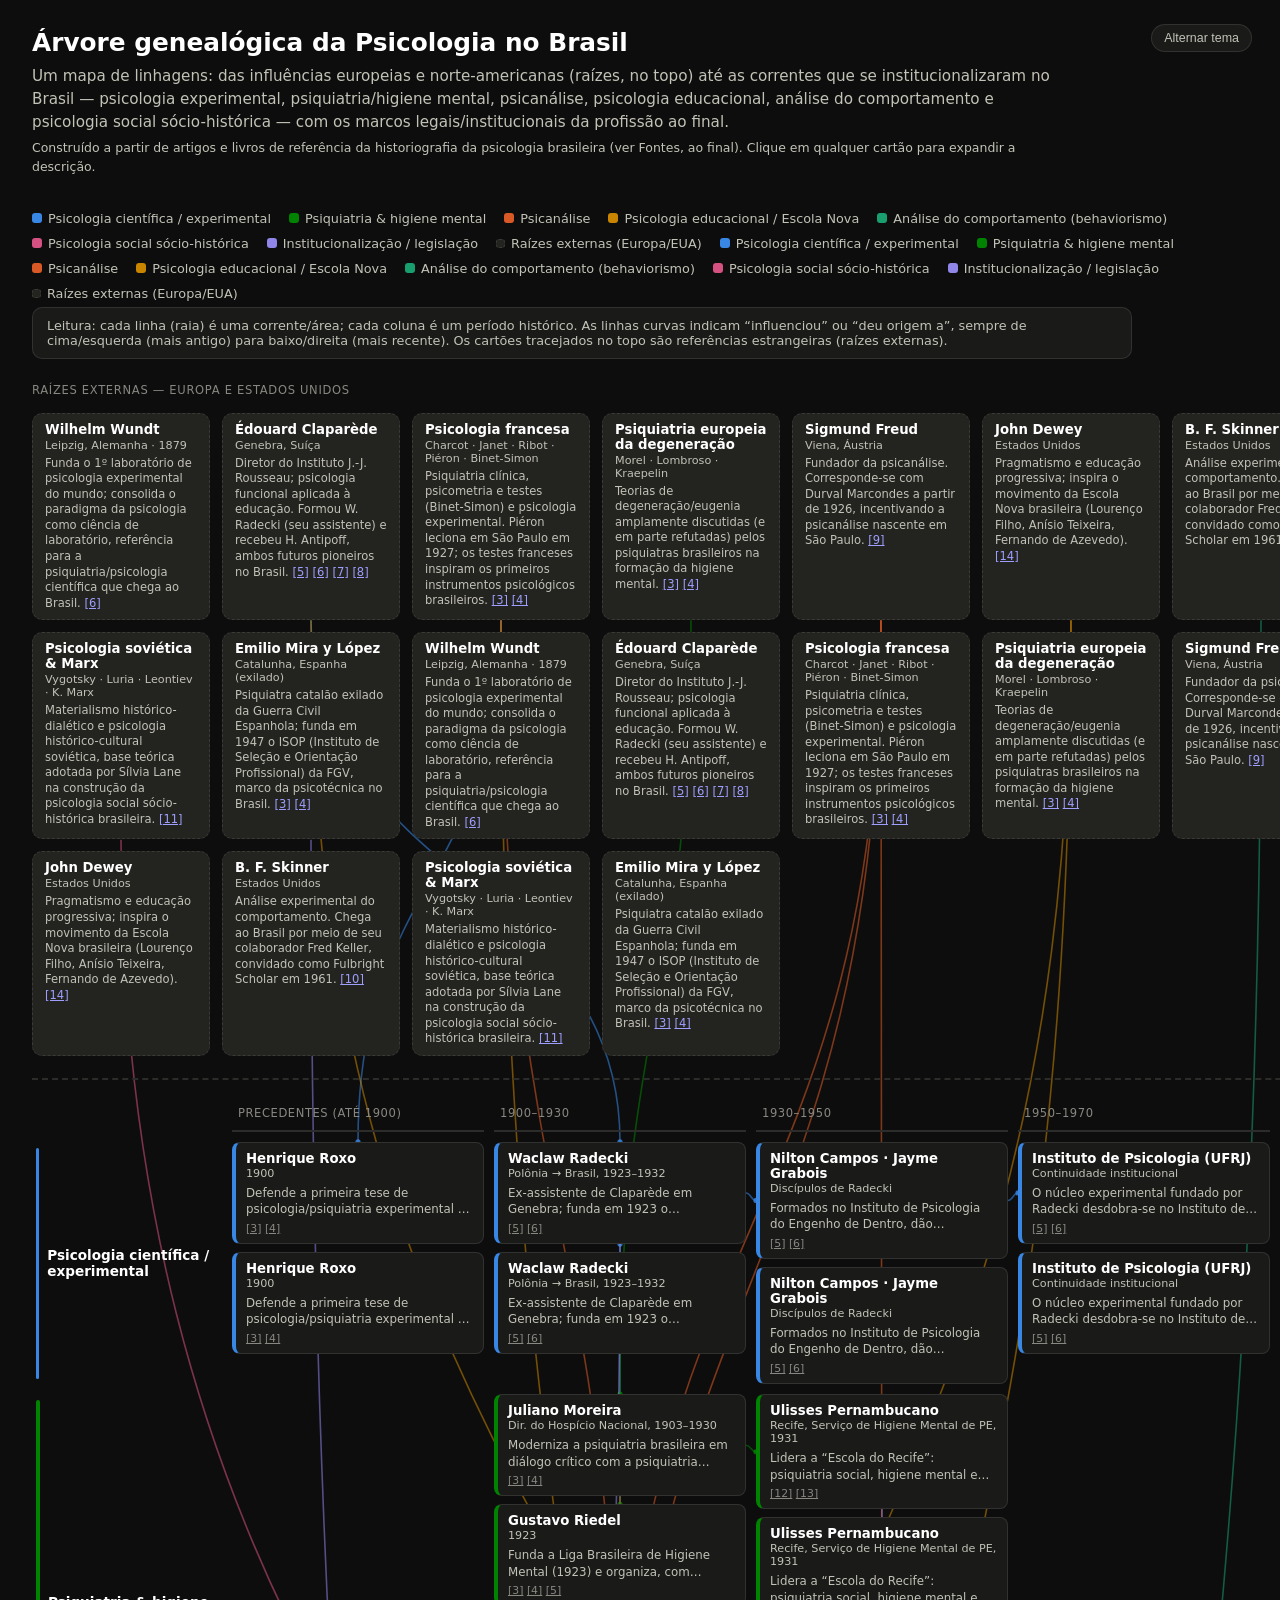
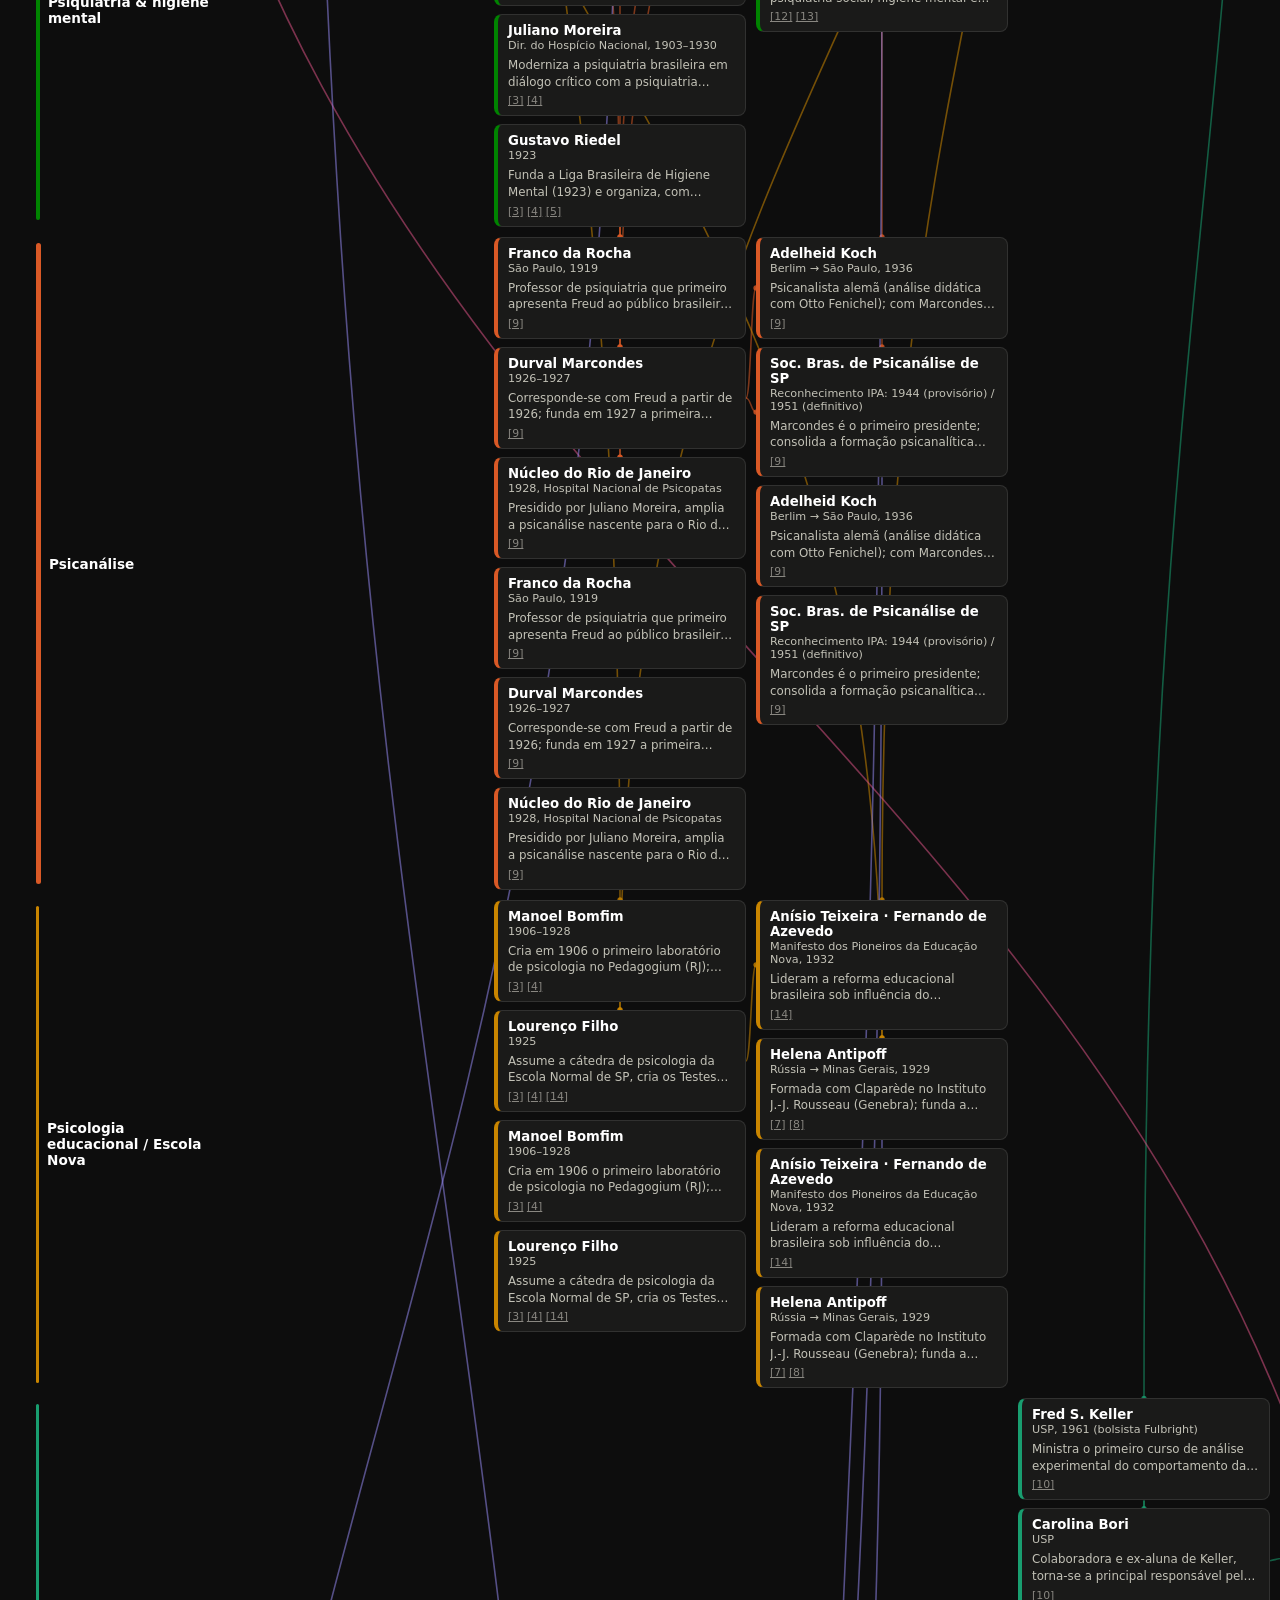
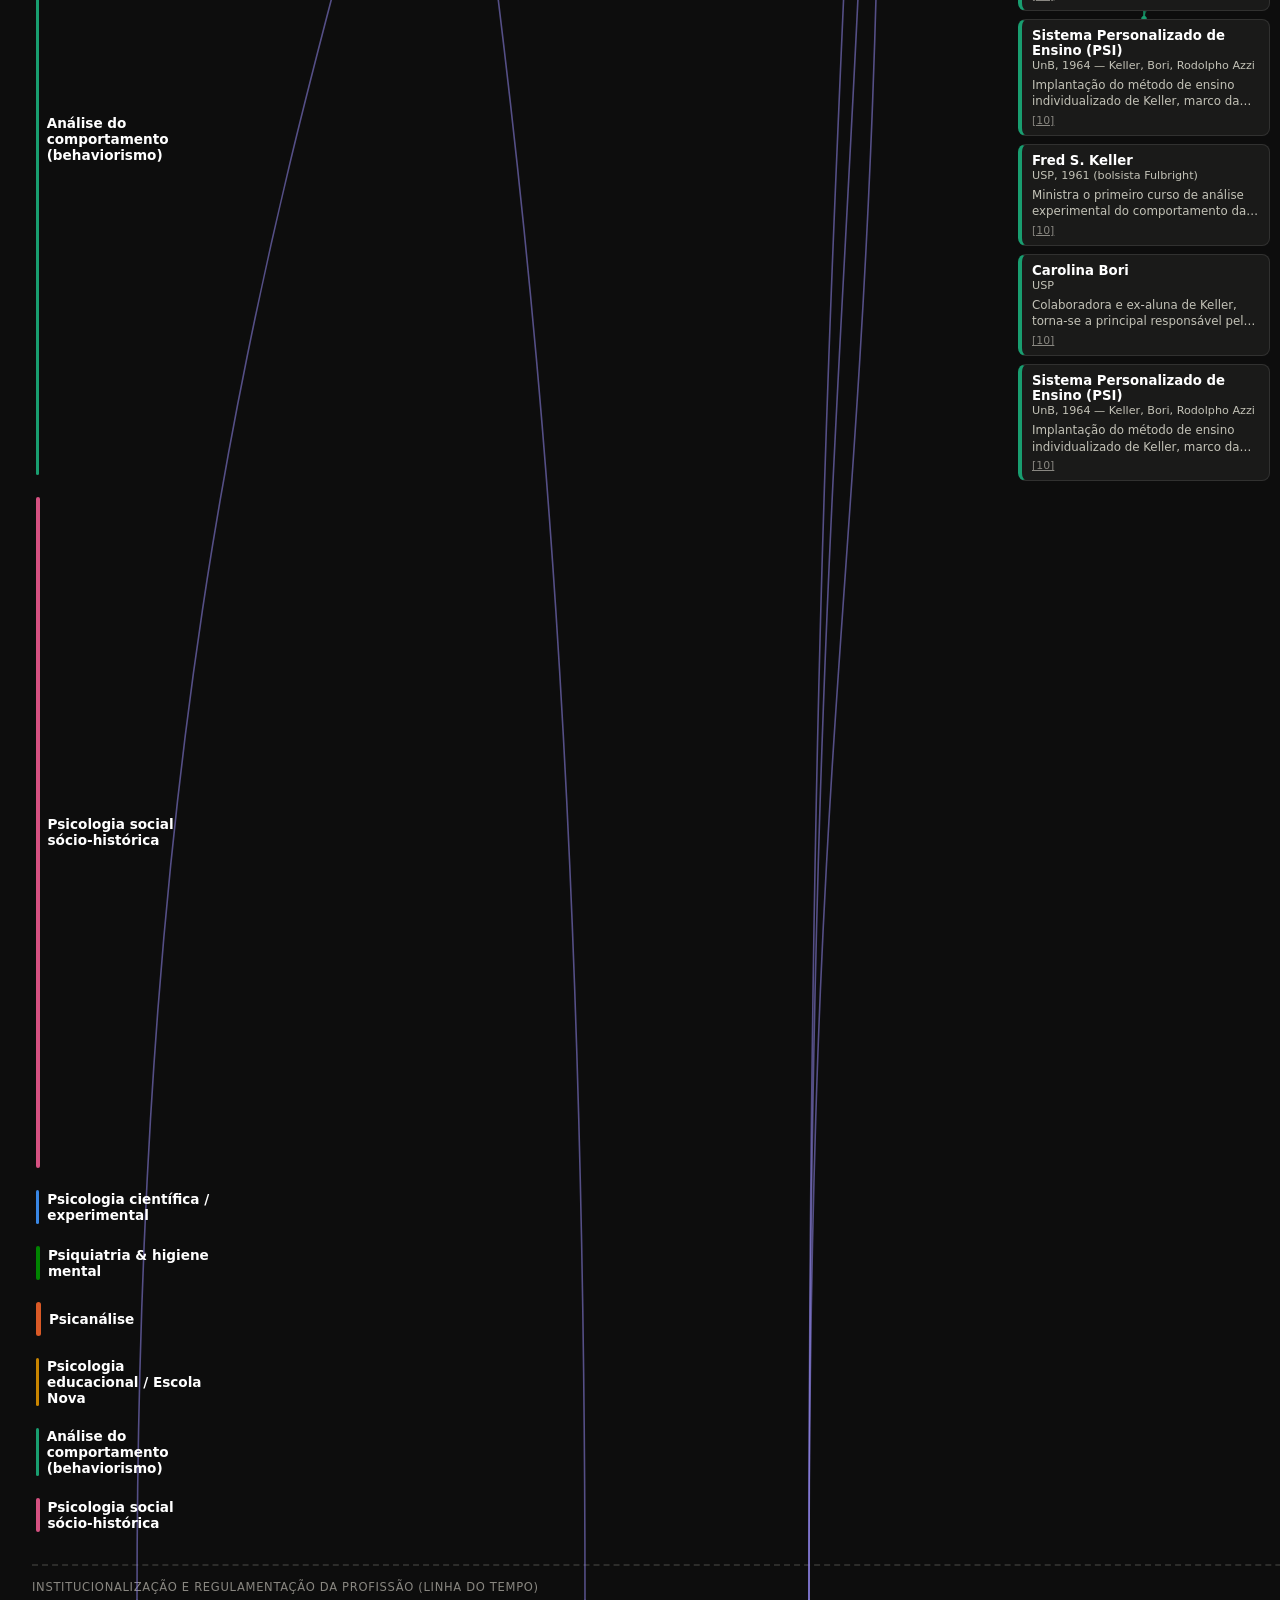
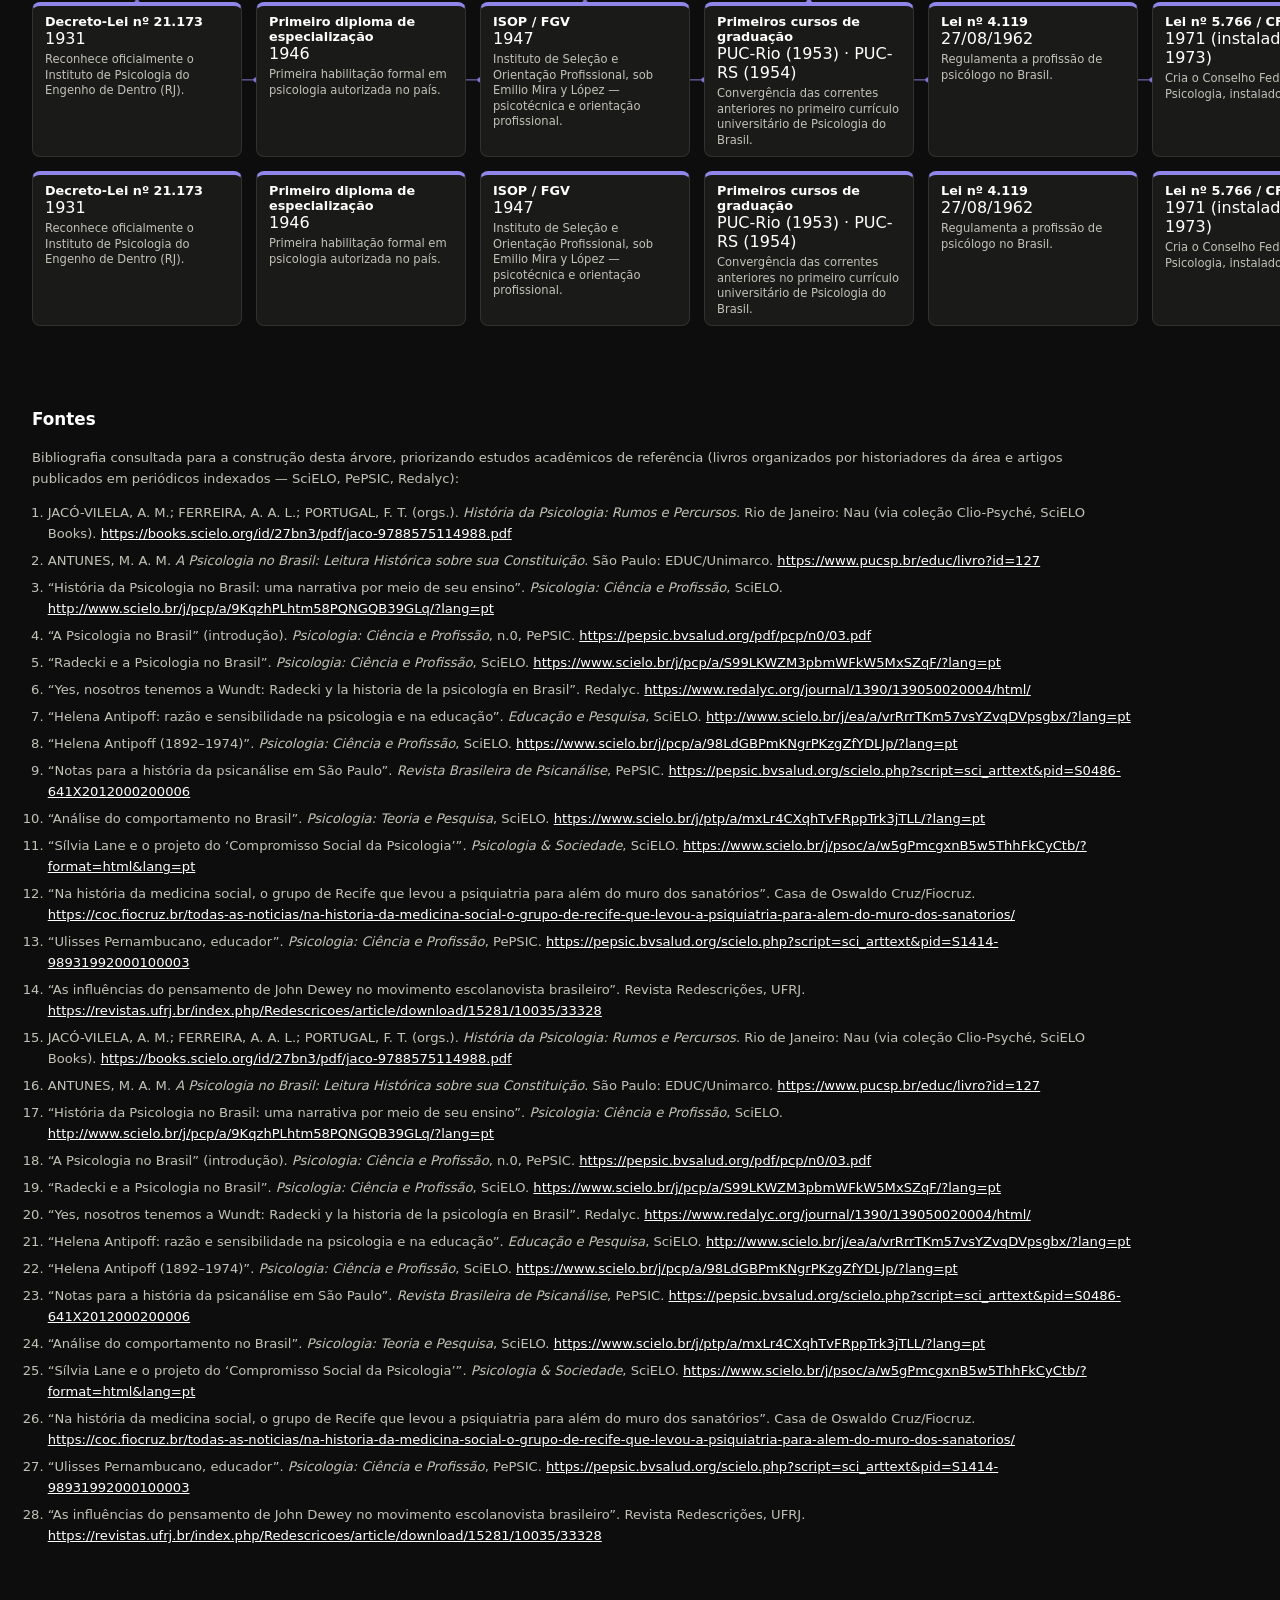
==== index.html @ 44c40bcc "Add files via upload" ====
<!DOCTYPE html>
<html lang="pt-BR" data-theme="dark"><head>
<meta http-equiv="content-type" content="text/html; charset=UTF-8">
<meta charset="UTF-8">
<meta name="viewport" content="width=device-width, initial-scale=1.0">
<title>Árvore genealógica da Psicologia no Brasil</title>
<style>
  :root {
    color-scheme: light;
    --surface-1: #fcfcfb;
    --surface-page: #f9f9f7;
    --text-primary: #0b0b0b;
    --text-secondary: #52514e;
    --text-muted: #898781;
    --gridline: #e1e0d9;
    --border: rgba(11,11,11,0.10);
    /* categorical slots (fixed order) */
    --c-experimental: #2a78d6; /* blue */
    --c-psicanalise:  #eb6834; /* orange */
    --c-behaviorismo: #1baf7a; /* aqua */
    --c-educacional:  #eda100; /* yellow */
    --c-social:       #e87ba4; /* magenta */
    --c-psiquiatria:  #008300; /* green */
    --c-institucional:#4a3aa7; /* violet */
    --root-bg: #eeece6;
    --root-border: #b9b7ad;
  }
  @media (prefers-color-scheme: dark) {
    :root:where(:not([data-theme="light"])) {
      color-scheme: dark;
      --surface-1: #1a1a19;
      --surface-page: #0d0d0d;
      --text-primary: #ffffff;
      --text-secondary: #c3c2b7;
      --text-muted: #898781;
      --gridline: #2c2c2a;
      --border: rgba(255,255,255,0.10);
      --c-experimental: #3987e5;
      --c-psicanalise:  #d95926;
      --c-behaviorismo: #199e70;
      --c-educacional:  #c98500;
      --c-social:       #d55181;
      --c-psiquiatria:  #008300;
      --c-institucional:#9085e9;
      --root-bg: #232320;
      --root-border: #3a3a36;
    }
  }
  :root[data-theme="dark"] {
    color-scheme: dark;
    --surface-1: #1a1a19;
    --surface-page: #0d0d0d;
    --text-primary: #ffffff;
    --text-secondary: #c3c2b7;
    --text-muted: #898781;
    --gridline: #2c2c2a;
    --border: rgba(255,255,255,0.10);
    --c-experimental: #3987e5;
    --c-psicanalise:  #d95926;
    --c-behaviorismo: #199e70;
    --c-educacional:  #c98500;
    --c-social:       #d55181;
    --c-psiquiatria:  #008300;
    --c-institucional:#9085e9;
    --root-bg: #232320;
    --root-border: #3a3a36;
  }

  * { box-sizing: border-box; }
  body {
    margin: 0;
    font-family: system-ui, -apple-system, "Segoe UI", sans-serif;
    background: var(--surface-page);
    color: var(--text-primary);
  }
  header {
    padding: 28px 32px 18px;
    max-width: 1100px;
  }
  header h1 { font-size: 1.55rem; margin: 0 0 8px; }
  header p { color: var(--text-secondary); line-height: 1.5; margin: 0 0 6px; font-size: 0.95rem; }
  .theme-toggle {
    position: absolute; top: 24px; right: 28px;
    font-size: 0.78rem; color: var(--text-secondary);
    background: var(--surface-1); border: 1px solid var(--border);
    border-radius: 999px; padding: 6px 12px; cursor: pointer;
  }

  .legend {
    display: flex; flex-wrap: wrap; gap: 10px 18px;
    padding: 10px 32px 6px; font-size: 0.8rem; color: var(--text-secondary);
    align-items: center;
  }
  .legend .swatch { display:inline-flex; align-items:center; gap:6px; }
  .legend .dot { width:10px; height:10px; border-radius:3px; display:inline-block; }
  .legend .dot.root { background: var(--root-bg); border: 1.5px dashed var(--root-border); width:9px; height:9px; }

  .howto {
    margin: 0 32px 18px; padding: 10px 14px; font-size: 0.8rem;
    color: var(--text-secondary); background: var(--surface-1);
    border: 1px solid var(--border); border-radius: 10px; max-width: 1100px;
  }

  .scroll-outer { overflow-x: auto; padding: 0 32px 40px; }

  .tree-wrap { position: relative; min-width: 1500px; padding-bottom: 10px; }

  svg.connector-svg { position: absolute; top:0; left:0; pointer-events:none; z-index: 0; }

  .roots-row {
    position: relative; z-index: 1;
    display: flex; flex-wrap: wrap; gap: 12px;
    padding: 6px 0 22px;
    border-bottom: 2px dashed var(--gridline);
    margin-bottom: 22px;
  }
  .roots-row .row-title {
    flex-basis: 100%; font-size: 0.72rem; text-transform: uppercase;
    letter-spacing: .06em; color: var(--text-muted); margin-bottom: 4px;
  }
  .root-card {
    background: var(--root-bg); border: 1.5px dashed var(--root-border);
    border-radius: 10px; padding: 8px 12px; width: 178px; flex-shrink: 0;
  }
  .root-card .name { font-weight: 600; font-size: 0.83rem; }
  .root-card .meta { font-size: 0.7rem; color: var(--text-secondary); margin-top: 2px; }
  .root-card .blurb { font-size: 0.72rem; color: var(--text-secondary); margin-top: 4px; line-height:1.35; }

  .matrix {
    position: relative; z-index: 1;
    display: grid;
    grid-template-columns: 190px repeat(5, minmax(240px, 1fr));
    row-gap: 10px; column-gap: 10px;
  }
  .era-header {
    font-size: 0.72rem; text-transform: uppercase; letter-spacing: .05em;
    color: var(--text-muted); padding: 4px 6px 10px; border-bottom: 2px solid var(--gridline);
    align-self: end;
  }
  .lane-label {
    display: flex; align-items: center; gap: 8px;
    font-weight: 700; font-size: 0.85rem; padding: 6px 4px;
    position: sticky; left: 0;
  }
  .lane-label .bar { width: 5px; align-self: stretch; border-radius: 3px; min-height: 34px; }
  .lane-cell { display: flex; flex-direction: column; gap: 8px; align-self: start; min-height: 30px; }

  .card {
    background: var(--surface-1); border: 1px solid var(--border);
    border-left: 4px solid var(--card-color, var(--text-muted));
    border-radius: 8px; padding: 8px 10px; cursor: pointer;
    transition: box-shadow .15s ease, transform .15s ease;
  }
  .card:hover { box-shadow: 0 2px 10px rgba(0,0,0,.12); transform: translateY(-1px); }
  .card .name { font-weight: 700; font-size: 0.83rem; }
  .card .meta { font-size: 0.7rem; color: var(--text-secondary); margin-top: 1px; }
  .card .blurb {
    font-size: 0.74rem; color: var(--text-secondary); margin-top: 5px; line-height: 1.4;
    display: -webkit-box; -webkit-line-clamp: 2; -webkit-box-orient: vertical; overflow: hidden;
  }
  .card.expanded .blurb { -webkit-line-clamp: unset; }
  .card .refs { font-size: 0.68rem; color: var(--text-muted); margin-top: 4px; }
  .card .refs a { color: var(--text-muted); }

  .milestones-row { margin-top: 26px; padding-top: 14px; border-top: 2px dashed var(--gridline); }
  .milestones-row .row-title {
    font-size: 0.72rem; text-transform: uppercase; letter-spacing: .06em;
    color: var(--text-muted); margin-bottom: 8px;
  }
  .milestones-track { display: flex; gap: 14px; flex-wrap: wrap; position: relative; z-index:1; }
  .m-card {
    background: var(--surface-1); border: 1px solid var(--border);
    border-top: 4px solid var(--c-institucional);
    border-radius: 8px; padding: 8px 12px; width: 210px;
  }
  .m-card .name { font-weight: 700; font-size: 0.8rem; }
  .m-card .blurb { font-size: 0.72rem; color: var(--text-secondary); margin-top: 4px; line-height:1.35; }

  .sources {
    max-width: 1100px; margin: 30px 32px 60px; font-size: 0.82rem; color: var(--text-secondary);
    line-height: 1.6;
  }
  .sources h2 { font-size: 1.05rem; color: var(--text-primary); }
  .sources ol { padding-left: 1.2em; }
  .sources a { color: var(--text-primary); }
  .sources li { margin-bottom: 6px; }
</style>
</head>
<body>

<button class="theme-toggle" id="themeToggle">Alternar tema</button>

<header>
  <h1>Árvore genealógica da Psicologia no Brasil</h1>
  <p>Um mapa de linhagens: das influências europeias e norte-americanas 
(raízes, no topo) até as correntes que se institucionalizaram no Brasil —
 psicologia experimental, psiquiatria/higiene mental, psicanálise, 
psicologia educacional, análise do comportamento e psicologia social 
sócio-histórica — com os marcos legais/institucionais da profissão ao 
final.</p>
  <p style="font-size:0.78rem;">Construído a partir de artigos e livros 
de referência da historiografia da psicologia brasileira (ver Fontes, ao
 final). Clique em qualquer cartão para expandir a descrição.</p>
</header>

<div class="legend" id="legend"><span class="swatch"><span class="dot" style="background:var(--c-experimental)"></span>Psicologia científica / experimental</span><span class="swatch"><span class="dot" style="background:var(--c-psiquiatria)"></span>Psiquiatria &amp; higiene mental</span><span class="swatch"><span class="dot" style="background:var(--c-psicanalise)"></span>Psicanálise</span><span class="swatch"><span class="dot" style="background:var(--c-educacional)"></span>Psicologia educacional / Escola Nova</span><span class="swatch"><span class="dot" style="background:var(--c-behaviorismo)"></span>Análise do comportamento (behaviorismo)</span><span class="swatch"><span class="dot" style="background:var(--c-social)"></span>Psicologia social sócio-histórica</span><span class="swatch"><span class="dot" style="background:var(--c-institucional)"></span>Institucionalização / legislação</span><span class="swatch"><span class="dot root"></span>Raízes externas (Europa/EUA)</span></div>
<div class="howto">Leitura: cada linha (raia) é uma corrente/área; cada 
coluna é um período histórico. As linhas curvas indicam “influenciou” ou
 “deu origem a”, sempre de cima/esquerda (mais antigo) para 
baixo/direita (mais recente). Os cartões tracejados no topo são 
referências estrangeiras (raízes externas).</div>

<div class="scroll-outer">
  <div class="tree-wrap" id="treeWrap">
    <svg class="connector-svg" id="connSvg" width="1500" height="2399"><path d="M 469 243.9499969482422 C 469 389.37500762939453, 326 389.37500762939453, 326 534.8000183105469" fill="none" stroke="#3987e5" stroke-width="1.6" stroke-opacity="0.55"></path><circle cx="326" cy="534.8000183105469" r="2.6" fill="#3987e5" fill-opacity="0.8"></circle><path d="M 279 243.9499969482422 C 279 389.37500762939453, 588 389.37500762939453, 588 534.8000183105469" fill="none" stroke="#3987e5" stroke-width="1.6" stroke-opacity="0.55"></path><circle cx="588" cy="534.8000183105469" r="2.6" fill="#3987e5" fill-opacity="0.8"></circle><path d="M 588 761.1333312988281 C 588 700.0500030517578, 588 700.0500030517578, 588 638.9666748046875" fill="none" stroke="#3987e5" stroke-width="1.6" stroke-opacity="0.55"></path><circle cx="588" cy="638.9666748046875" r="2.6" fill="#3987e5" fill-opacity="0.8"></circle><path d="M 714 586.8833465576172 C 719 586.8833465576172, 719 586.8833465576172, 724 586.8833465576172" fill="none" stroke="#3987e5" stroke-width="1.6" stroke-opacity="0.55"></path><circle cx="724" cy="586.8833465576172" r="2.6" fill="#3987e5" fill-opacity="0.8"></circle><path d="M 976 586.8833465576172 C 981 586.8833465576172, 981 586.8833465576172, 986 586.8833465576172" fill="none" stroke="#3987e5" stroke-width="1.6" stroke-opacity="0.55"></path><circle cx="986" cy="586.8833465576172" r="2.6" fill="#3987e5" fill-opacity="0.8"></circle><path d="M 659 243.9499969482422 C 659 446.4583206176758, 588 446.4583206176758, 588 648.9666442871094" fill="none" stroke="#008300" stroke-width="1.6" stroke-opacity="0.55"></path><circle cx="588" cy="648.9666442871094" r="2.6" fill="#008300" fill-opacity="0.8"></circle><path d="M 588 753.1333160400391 C 588 757.1333236694336, 588 757.1333236694336, 588 761.1333312988281" fill="none" stroke="#008300" stroke-width="1.6" stroke-opacity="0.55"></path><circle cx="588" cy="761.1333312988281" r="2.6" fill="#008300" fill-opacity="0.8"></circle><path d="M 714 701.0499801635742 C 719 701.0499801635742, 719 707.7999801635742, 724 707.7999801635742" fill="none" stroke="#008300" stroke-width="1.6" stroke-opacity="0.55"></path><circle cx="724" cy="707.7999801635742" r="2.6" fill="#008300" fill-opacity="0.8"></circle><path d="M 849 243.9499969482422 C 849 559.6249771118164, 588 559.6249771118164, 588 875.2999572753906" fill="none" stroke="#d95926" stroke-width="1.6" stroke-opacity="0.55"></path><circle cx="588" cy="875.2999572753906" r="2.6" fill="#d95926" fill-opacity="0.8"></circle><path d="M 469 243.9499969482422 C 469 559.6249771118164, 588 559.6249771118164, 588 875.2999572753906" fill="none" stroke="#d95926" stroke-width="1.6" stroke-opacity="0.55"></path><circle cx="588" cy="875.2999572753906" r="2.6" fill="#d95926" fill-opacity="0.8"></circle><path d="M 588 979.4666137695312 C 588 983.4666595458984, 588 983.4666595458984, 588 987.4667053222656" fill="none" stroke="#d95926" stroke-width="1.6" stroke-opacity="0.55"></path><circle cx="588" cy="987.4667053222656" r="2.6" fill="#d95926" fill-opacity="0.8"></circle><path d="M 849 243.9499969482422 C 849 615.7083511352539, 588 615.7083511352539, 588 987.4667053222656" fill="none" stroke="#d95926" stroke-width="1.6" stroke-opacity="0.55"></path><circle cx="588" cy="987.4667053222656" r="2.6" fill="#d95926" fill-opacity="0.8"></circle><path d="M 588 1091.6333770751953 C 588 1095.6333541870117, 588 1095.6333541870117, 588 1099.6333312988281" fill="none" stroke="#d95926" stroke-width="1.6" stroke-opacity="0.55"></path><circle cx="588" cy="1099.6333312988281" r="2.6" fill="#d95926" fill-opacity="0.8"></circle><path d="M 588 753.1333160400391 C 588 926.3833236694336, 588 926.3833236694336, 588 1099.6333312988281" fill="none" stroke="#d95926" stroke-width="1.6" stroke-opacity="0.55"></path><circle cx="588" cy="1099.6333312988281" r="2.6" fill="#d95926" fill-opacity="0.8"></circle><path d="M 849 243.9499969482422 C 849 559.6249771118164, 850 559.6249771118164, 850 875.2999572753906" fill="none" stroke="#d95926" stroke-width="1.6" stroke-opacity="0.55"></path><circle cx="850" cy="875.2999572753906" r="2.6" fill="#d95926" fill-opacity="0.8"></circle><path d="M 714 1039.5500411987305 C 719 1039.5500411987305, 719 927.3832855224609, 724 927.3832855224609" fill="none" stroke="#d95926" stroke-width="1.6" stroke-opacity="0.55"></path><circle cx="724" cy="927.3832855224609" r="2.6" fill="#d95926" fill-opacity="0.8"></circle><path d="M 714 1039.5500411987305 C 719 1039.5500411987305, 719 1046.3000411987305, 724 1046.3000411987305" fill="none" stroke="#d95926" stroke-width="1.6" stroke-opacity="0.55"></path><circle cx="724" cy="1046.3000411987305" r="2.6" fill="#d95926" fill-opacity="0.8"></circle><path d="M 850 979.4666137695312 C 850 983.4666595458984, 850 983.4666595458984, 850 987.4667053222656" fill="none" stroke="#d95926" stroke-width="1.6" stroke-opacity="0.55"></path><circle cx="850" cy="987.4667053222656" r="2.6" fill="#d95926" fill-opacity="0.8"></circle><path d="M 469 243.9499969482422 C 469 728.8749771118164, 588 728.8749771118164, 588 1213.7999572753906" fill="none" stroke="#c98500" stroke-width="1.6" stroke-opacity="0.55"></path><circle cx="588" cy="1213.7999572753906" r="2.6" fill="#c98500" fill-opacity="0.8"></circle><path d="M 1039 243.9499969482422 C 1039 784.9583511352539, 588 784.9583511352539, 588 1325.9667053222656" fill="none" stroke="#c98500" stroke-width="1.6" stroke-opacity="0.55"></path><circle cx="588" cy="1325.9667053222656" r="2.6" fill="#c98500" fill-opacity="0.8"></circle><path d="M 588 1317.9666137695312 C 588 1321.9666595458984, 588 1321.9666595458984, 588 1325.9667053222656" fill="none" stroke="#c98500" stroke-width="1.6" stroke-opacity="0.55"></path><circle cx="588" cy="1325.9667053222656" r="2.6" fill="#c98500" fill-opacity="0.8"></circle><path d="M 1039 243.9499969482422 C 1039 728.8749771118164, 850 728.8749771118164, 850 1213.7999572753906" fill="none" stroke="#c98500" stroke-width="1.6" stroke-opacity="0.55"></path><circle cx="850" cy="1213.7999572753906" r="2.6" fill="#c98500" fill-opacity="0.8"></circle><path d="M 714 1378.0500411987305 C 719 1378.0500411987305, 719 1280.633285522461, 724 1280.633285522461" fill="none" stroke="#c98500" stroke-width="1.6" stroke-opacity="0.55"></path><circle cx="724" cy="1280.633285522461" r="2.6" fill="#c98500" fill-opacity="0.8"></circle><path d="M 279 243.9499969482422 C 279 799.7083511352539, 850 799.7083511352539, 850 1355.4667053222656" fill="none" stroke="#c98500" stroke-width="1.6" stroke-opacity="0.55"></path><circle cx="850" cy="1355.4667053222656" r="2.6" fill="#c98500" fill-opacity="0.8"></circle><path d="M 850 1347.4666137695312 C 850 1351.4666595458984, 850 1351.4666595458984, 850 1355.4667053222656" fill="none" stroke="#c98500" stroke-width="1.6" stroke-opacity="0.55"></path><circle cx="850" cy="1355.4667053222656" r="2.6" fill="#c98500" fill-opacity="0.8"></circle><path d="M 1229 243.9499969482422 C 1229 856.7916641235352, 1112 856.7916641235352, 1112 1469.6333312988281" fill="none" stroke="#199e70" stroke-width="1.6" stroke-opacity="0.55"></path><circle cx="1112" cy="1469.6333312988281" r="2.6" fill="#199e70" fill-opacity="0.8"></circle><path d="M 1112 1573.8000030517578 C 1112 1577.7999801635742, 1112 1577.7999801635742, 1112 1581.7999572753906" fill="none" stroke="#199e70" stroke-width="1.6" stroke-opacity="0.55"></path><circle cx="1112" cy="1581.7999572753906" r="2.6" fill="#199e70" fill-opacity="0.8"></circle><path d="M 1112 1573.8000030517578 C 1112 1633.8833541870117, 1112 1633.8833541870117, 1112 1693.9667053222656" fill="none" stroke="#199e70" stroke-width="1.6" stroke-opacity="0.55"></path><circle cx="1112" cy="1693.9667053222656" r="2.6" fill="#199e70" fill-opacity="0.8"></circle><path d="M 1112 1685.9666137695312 C 1112 1689.9666595458984, 1112 1689.9666595458984, 1112 1693.9667053222656" fill="none" stroke="#199e70" stroke-width="1.6" stroke-opacity="0.55"></path><circle cx="1112" cy="1693.9667053222656" r="2.6" fill="#199e70" fill-opacity="0.8"></circle><path d="M 1112 1693.9667053222656 C 1112 1633.8833541870117, 1374 1633.8833541870117, 1374 1573.8000030517578" fill="none" stroke="#199e70" stroke-width="1.6" stroke-opacity="0.55"></path><circle cx="1374" cy="1573.8000030517578" r="2.6" fill="#199e70" fill-opacity="0.8"></circle><path d="M 89 448.79998779296875 C 89 1136.4666595458984, 1374 1136.4666595458984, 1374 1824.1333312988281" fill="none" stroke="#d55181" stroke-width="1.6" stroke-opacity="0.55"></path><circle cx="1374" cy="1824.1333312988281" r="2.6" fill="#d55181" fill-opacity="0.8"></circle><path d="M 1374 1928.3000030517578 C 1374 1932.3000411987305, 1374 1932.3000411987305, 1374 1936.3000793457031" fill="none" stroke="#d55181" stroke-width="1.6" stroke-opacity="0.55"></path><circle cx="1374" cy="1936.3000793457031" r="2.6" fill="#d55181" fill-opacity="0.8"></circle><path d="M 1374 1928.3000030517578 C 1374 1988.3832931518555, 1374 1988.3832931518555, 1374 2048.466583251953" fill="none" stroke="#d55181" stroke-width="1.6" stroke-opacity="0.55"></path><circle cx="1374" cy="2048.466583251953" r="2.6" fill="#d55181" fill-opacity="0.8"></circle><path d="M 1374 2040.4667358398438 C 1374 2044.4666595458984, 1374 2044.4666595458984, 1374 2048.466583251953" fill="none" stroke="#d55181" stroke-width="1.6" stroke-opacity="0.55"></path><circle cx="1374" cy="2048.466583251953" r="2.6" fill="#d55181" fill-opacity="0.8"></circle><path d="M 588 638.9666748046875 C 588 1435.8000030517578, 105 1435.8000030517578, 105 2232.633331298828" fill="none" stroke="#9085e9" stroke-width="1.6" stroke-opacity="0.55"></path><circle cx="105" cy="2232.633331298828" r="2.6" fill="#9085e9" fill-opacity="0.8"></circle><path d="M 210 2310.733329772949 C 217 2310.733329772949, 217 2310.733329772949, 224 2310.733329772949" fill="none" stroke="#9085e9" stroke-width="1.6" stroke-opacity="0.55"></path><circle cx="224" cy="2310.733329772949" r="2.6" fill="#9085e9" fill-opacity="0.8"></circle><path d="M 279 448.79998779296875 C 279 1340.7166595458984, 553 1340.7166595458984, 553 2232.633331298828" fill="none" stroke="#9085e9" stroke-width="1.6" stroke-opacity="0.55"></path><circle cx="553" cy="2232.633331298828" r="2.6" fill="#9085e9" fill-opacity="0.8"></circle><path d="M 434 2310.733329772949 C 441 2310.733329772949, 441 2310.733329772949, 448 2310.733329772949" fill="none" stroke="#9085e9" stroke-width="1.6" stroke-opacity="0.55"></path><circle cx="448" cy="2310.733329772949" r="2.6" fill="#9085e9" fill-opacity="0.8"></circle><path d="M 658 2310.733329772949 C 665 2310.733329772949, 665 2310.733329772949, 672 2310.733329772949" fill="none" stroke="#9085e9" stroke-width="1.6" stroke-opacity="0.55"></path><circle cx="672" cy="2310.733329772949" r="2.6" fill="#9085e9" fill-opacity="0.8"></circle><path d="M 850 1459.6333770751953 C 850 1846.1333541870117, 777 1846.1333541870117, 777 2232.633331298828" fill="none" stroke="#9085e9" stroke-width="1.6" stroke-opacity="0.55"></path><circle cx="777" cy="2232.633331298828" r="2.6" fill="#9085e9" fill-opacity="0.8"></circle><path d="M 850 1105.1333770751953 C 850 1668.8833541870117, 777 1668.8833541870117, 777 2232.633331298828" fill="none" stroke="#9085e9" stroke-width="1.6" stroke-opacity="0.55"></path><circle cx="777" cy="2232.633331298828" r="2.6" fill="#9085e9" fill-opacity="0.8"></circle><path d="M 850 766.6333160400391 C 850 1499.6333236694336, 777 1499.6333236694336, 777 2232.633331298828" fill="none" stroke="#9085e9" stroke-width="1.6" stroke-opacity="0.55"></path><circle cx="777" cy="2232.633331298828" r="2.6" fill="#9085e9" fill-opacity="0.8"></circle><path d="M 882 2310.733329772949 C 889 2310.733329772949, 889 2310.733329772949, 896 2310.733329772949" fill="none" stroke="#9085e9" stroke-width="1.6" stroke-opacity="0.55"></path><circle cx="896" cy="2310.733329772949" r="2.6" fill="#9085e9" fill-opacity="0.8"></circle><path d="M 1106 2310.733329772949 C 1113 2310.733329772949, 1113 2310.733329772949, 1120 2310.733329772949" fill="none" stroke="#9085e9" stroke-width="1.6" stroke-opacity="0.55"></path><circle cx="1120" cy="2310.733329772949" r="2.6" fill="#9085e9" fill-opacity="0.8"></circle></svg>

    <div class="roots-row" id="rootsRow">
      <div class="row-title">Raízes externas — Europa e Estados Unidos</div>
    <div class="root-card" id="r-wundt"><div class="name">Wilhelm Wundt</div><div class="meta">Leipzig, Alemanha · 1879</div><div class="blurb">Funda
 o 1º laboratório de psicologia experimental do mundo; consolida o 
paradigma da psicologia como ciência de laboratório, referência para a 
psiquiatria/psicologia científica que chega ao Brasil. <a href="#src-6">[6]</a></div></div><div class="root-card" id="r-claparede"><div class="name">Édouard Claparède</div><div class="meta">Genebra, Suíça</div><div class="blurb">Diretor
 do Instituto J.-J. Rousseau; psicologia funcional aplicada à educação. 
Formou W. Radecki (seu assistente) e recebeu H. Antipoff, ambos futuros 
pioneiros no Brasil. <a href="#src-5">[5]</a> <a href="#src-6">[6]</a> <a href="#src-7">[7]</a> <a href="#src-8">[8]</a></div></div><div class="root-card" id="r-franca"><div class="name">Psicologia francesa</div><div class="meta">Charcot · Janet · Ribot · Piéron · Binet-Simon</div><div class="blurb">Psiquiatria
 clínica, psicometria e testes (Binet-Simon) e psicologia experimental. 
Piéron leciona em São Paulo em 1927; os testes franceses inspiram os 
primeiros instrumentos psicológicos brasileiros. <a href="#src-3">[3]</a> <a href="#src-4">[4]</a></div></div><div class="root-card" id="r-degeneracao"><div class="name">Psiquiatria europeia da degeneração</div><div class="meta">Morel · Lombroso · Kraepelin</div><div class="blurb">Teorias
 de degeneração/eugenia amplamente discutidas (e em parte refutadas) 
pelos psiquiatras brasileiros na formação da higiene mental. <a href="#src-3">[3]</a> <a href="#src-4">[4]</a></div></div><div class="root-card" id="r-freud"><div class="name">Sigmund Freud</div><div class="meta">Viena, Áustria</div><div class="blurb">Fundador
 da psicanálise. Corresponde-se com Durval Marcondes a partir de 1926, 
incentivando a psicanálise nascente em São Paulo. <a href="#src-9">[9]</a></div></div><div class="root-card" id="r-dewey"><div class="name">John Dewey</div><div class="meta">Estados Unidos</div><div class="blurb">Pragmatismo
 e educação progressiva; inspira o movimento da Escola Nova brasileira 
(Lourenço Filho, Anísio Teixeira, Fernando de Azevedo). <a href="#src-14">[14]</a></div></div><div class="root-card" id="r-skinner"><div class="name">B. F. Skinner</div><div class="meta">Estados Unidos</div><div class="blurb">Análise
 experimental do comportamento. Chega ao Brasil por meio de seu 
colaborador Fred Keller, convidado como Fulbright Scholar em 1961. <a href="#src-10">[10]</a></div></div><div class="root-card" id="r-sovietica"><div class="name">Psicologia soviética &amp; Marx</div><div class="meta">Vygotsky · Luria · Leontiev · K. Marx</div><div class="blurb">Materialismo
 histórico-dialético e psicologia histórico-cultural soviética, base 
teórica adotada por Sílvia Lane na construção da psicologia social 
sócio-histórica brasileira. <a href="#src-11">[11]</a></div></div><div class="root-card" id="r-mira"><div class="name">Emilio Mira y López</div><div class="meta">Catalunha, Espanha (exilado)</div><div class="blurb">Psiquiatra
 catalão exilado da Guerra Civil Espanhola; funda em 1947 o ISOP 
(Instituto de Seleção e Orientação Profissional) da FGV, marco da 
psicotécnica no Brasil. <a href="#src-3">[3]</a> <a href="#src-4">[4]</a></div></div></div>

    <div class="matrix" id="matrix">
      <div></div>
      <div class="era-header">Precedentes (até 1900)</div>
      <div class="era-header">1900–1930</div>
      <div class="era-header">1930–1950</div>
      <div class="era-header">1950–1970</div>
      <div class="era-header">1970–hoje</div>
    <div class="lane-label"><span class="bar" style="background:var(--c-experimental)"></span><span>Psicologia científica / experimental</span></div><div class="lane-cell" data-lane="experimental" data-era="precedentes"><div class="card" id="n-roxo" style="--card-color: var(--c-experimental);"><div class="name">Henrique Roxo</div><div class="meta">1900</div><div class="blurb">Defende
 a primeira tese de psicologia/psiquiatria experimental do Brasil e 
organiza laboratório no Hospício Nacional (RJ), sob influência da 
psicofisiologia europeia.</div><div class="refs"><a href="#src-3">[3]</a> <a href="#src-4">[4]</a></div></div></div><div class="lane-cell" data-lane="experimental" data-era="e1900"><div class="card" id="n-radecki" style="--card-color: var(--c-experimental);"><div class="name">Waclaw Radecki</div><div class="meta">Polônia → Brasil, 1923–1932</div><div class="blurb">Ex-assistente
 de Claparède em Genebra; funda em 1923 o laboratório de psicologia da 
Colônia de Psicopatas do Engenho de Dentro (RJ), elevado a Instituto de 
Psicologia em 1932 (Decreto-Lei nº 21.173/1931).</div><div class="refs"><a href="#src-5">[5]</a> <a href="#src-6">[6]</a></div></div></div><div class="lane-cell" data-lane="experimental" data-era="e1930"><div class="card" id="n-discipulos" style="--card-color: var(--c-experimental);"><div class="name">Nilton Campos · Jayme Grabois</div><div class="meta">Discípulos de Radecki</div><div class="blurb">Formados
 no Instituto de Psicologia do Engenho de Dentro, dão continuidade à 
pesquisa experimental após a partida de Radecki para Argentina/Uruguai 
(1932).</div><div class="refs"><a href="#src-5">[5]</a> <a href="#src-6">[6]</a></div></div></div><div class="lane-cell" data-lane="experimental" data-era="e1950"><div class="card" id="n-ip-ufrj" style="--card-color: var(--c-experimental);"><div class="name">Instituto de Psicologia (UFRJ)</div><div class="meta">Continuidade institucional</div><div class="blurb">O núcleo experimental fundado por Radecki desdobra-se no Instituto de Psicologia da então Universidade do Brasil, hoje UFRJ.</div><div class="refs"><a href="#src-5">[5]</a> <a href="#src-6">[6]</a></div></div></div><div class="lane-cell" data-lane="experimental" data-era="e1970"></div><div class="lane-label"><span class="bar" style="background:var(--c-psiquiatria)"></span><span>Psiquiatria &amp; higiene mental</span></div><div class="lane-cell" data-lane="psiquiatria" data-era="precedentes"></div><div class="lane-cell" data-lane="psiquiatria" data-era="e1900"><div class="card" id="p-moreira" style="--card-color: var(--c-psiquiatria);"><div class="name">Juliano Moreira</div><div class="meta">Dir. do Hospício Nacional, 1903–1930</div><div class="blurb">Moderniza
 a psiquiatria brasileira em diálogo crítico com a psiquiatria alemã, 
refutando teses raciais de degeneração; cria as condições institucionais
 para o laboratório de Radecki.</div><div class="refs"><a href="#src-3">[3]</a> <a href="#src-4">[4]</a></div></div><div class="card" id="p-riedel" style="--card-color: var(--c-psiquiatria);"><div class="name">Gustavo Riedel</div><div class="meta">1923</div><div class="blurb">Funda a Liga Brasileira de Higiene Mental (1923) e organiza, com Radecki, o laboratório de psicologia do Engenho de Dentro.</div><div class="refs"><a href="#src-3">[3]</a> <a href="#src-4">[4]</a> <a href="#src-5">[5]</a></div></div></div><div class="lane-cell" data-lane="psiquiatria" data-era="e1930"><div class="card" id="p-ulisses" style="--card-color: var(--c-psiquiatria);"><div class="name">Ulisses Pernambucano</div><div class="meta">Recife, Serviço de Higiene Mental de PE, 1931</div><div class="blurb">Lidera
 a “Escola do Recife”: psiquiatria social, higiene mental e diálogo 
pioneiro com práticas afro-brasileiras (terreiros), unindo clínica e 
questão social.</div><div class="refs"><a href="#src-12">[12]</a> <a href="#src-13">[13]</a></div></div></div><div class="lane-cell" data-lane="psiquiatria" data-era="e1950"></div><div class="lane-cell" data-lane="psiquiatria" data-era="e1970"></div><div class="lane-label"><span class="bar" style="background:var(--c-psicanalise)"></span><span>Psicanálise</span></div><div class="lane-cell" data-lane="psicanalise" data-era="precedentes"></div><div class="lane-cell" data-lane="psicanalise" data-era="e1900"><div class="card" id="a-franco" style="--card-color: var(--c-psicanalise);"><div class="name">Franco da Rocha</div><div class="meta">São Paulo, 1919</div><div class="blurb">Professor
 de psiquiatria que primeiro apresenta Freud ao público brasileiro (aula
 “Do delírio em geral”, 1919, publicada n’O Estado de S. Paulo).</div><div class="refs"><a href="#src-9">[9]</a></div></div><div class="card" id="a-marcondes" style="--card-color: var(--c-psicanalise);"><div class="name">Durval Marcondes</div><div class="meta">1926–1927</div><div class="blurb">Corresponde-se
 com Freud a partir de 1926; funda em 1927 a primeira Sociedade 
Brasileira de Psicanálise (SP), reconhecida pela IPA em 1929.</div><div class="refs"><a href="#src-9">[9]</a></div></div><div class="card" id="a-nucleorj" style="--card-color: var(--c-psicanalise);"><div class="name">Núcleo do Rio de Janeiro</div><div class="meta">1928, Hospital Nacional de Psicopatas</div><div class="blurb">Presidido por Juliano Moreira, amplia a psicanálise nascente para o Rio de Janeiro, um ano após a fundação paulista.</div><div class="refs"><a href="#src-9">[9]</a></div></div></div><div class="lane-cell" data-lane="psicanalise" data-era="e1930"><div class="card" id="a-koch" style="--card-color: var(--c-psicanalise);"><div class="name">Adelheid Koch</div><div class="meta">Berlim → São Paulo, 1936</div><div class="blurb">Psicanalista
 alemã (análise didática com Otto Fenichel); com Marcondes, funda em 
1937 o 1º centro de formação de psicanalistas da América Latina.</div><div class="refs"><a href="#src-9">[9]</a></div></div><div class="card" id="a-sbpsp" style="--card-color: var(--c-psicanalise);"><div class="name">Soc. Bras. de Psicanálise de SP</div><div class="meta">Reconhecimento IPA: 1944 (provisório) / 1951 (definitivo)</div><div class="blurb">Marcondes é o primeiro presidente; consolida a formação psicanalítica institucionalizada no Brasil.</div><div class="refs"><a href="#src-9">[9]</a></div></div></div><div class="lane-cell" data-lane="psicanalise" data-era="e1950"></div><div class="lane-cell" data-lane="psicanalise" data-era="e1970"></div><div class="lane-label"><span class="bar" style="background:var(--c-educacional)"></span><span>Psicologia educacional / Escola Nova</span></div><div class="lane-cell" data-lane="educacional" data-era="precedentes"></div><div class="lane-cell" data-lane="educacional" data-era="e1900"><div class="card" id="e-bomfim" style="--card-color: var(--c-educacional);"><div class="name">Manoel Bomfim</div><div class="meta">1906–1928</div><div class="blurb">Cria
 em 1906 o primeiro laboratório de psicologia no Pedagogium (RJ); 
publica “Noções de Psychologia” (1916) e “O Método dos Tests” (1928).</div><div class="refs"><a href="#src-3">[3]</a> <a href="#src-4">[4]</a></div></div><div class="card" id="e-lourenco" style="--card-color: var(--c-educacional);"><div class="name">Lourenço Filho</div><div class="meta">1925</div><div class="blurb">Assume a cátedra de psicologia da Escola Normal de SP, cria os Testes ABC e torna-se uma das principais vozes da Escola Nova.</div><div class="refs"><a href="#src-3">[3]</a> <a href="#src-4">[4]</a> <a href="#src-14">[14]</a></div></div></div><div class="lane-cell" data-lane="educacional" data-era="e1930"><div class="card" id="e-manifesto" style="--card-color: var(--c-educacional);"><div class="name">Anísio Teixeira · Fernando de Azevedo</div><div class="meta">Manifesto dos Pioneiros da Educação Nova, 1932</div><div class="blurb">Lideram a reforma educacional brasileira sob influência do pragmatismo de Dewey, integrando psicologia à política educacional.</div><div class="refs"><a href="#src-14">[14]</a></div></div><div class="card" id="e-antipoff" style="--card-color: var(--c-educacional);"><div class="name">Helena Antipoff</div><div class="meta">Rússia → Minas Gerais, 1929</div><div class="blurb">Formada
 com Claparède no Instituto J.-J. Rousseau (Genebra); funda a Sociedade 
Pestalozzi (1932) e pioneira a psicologia aplicada à educação especial 
no Brasil.</div><div class="refs"><a href="#src-7">[7]</a> <a href="#src-8">[8]</a></div></div></div><div class="lane-cell" data-lane="educacional" data-era="e1950"></div><div class="lane-cell" data-lane="educacional" data-era="e1970"></div><div class="lane-label"><span class="bar" style="background:var(--c-behaviorismo)"></span><span>Análise do comportamento (behaviorismo)</span></div><div class="lane-cell" data-lane="behaviorismo" data-era="precedentes"></div><div class="lane-cell" data-lane="behaviorismo" data-era="e1900"></div><div class="lane-cell" data-lane="behaviorismo" data-era="e1930"></div><div class="lane-cell" data-lane="behaviorismo" data-era="e1950"><div class="card" id="b-keller" style="--card-color: var(--c-behaviorismo);"><div class="name">Fred S. Keller</div><div class="meta">USP, 1961 (bolsista Fulbright)</div><div class="blurb">Ministra o primeiro curso de análise experimental do comportamento da América Latina, na USP.</div><div class="refs"><a href="#src-10">[10]</a></div></div><div class="card" id="b-bori" style="--card-color: var(--c-behaviorismo);"><div class="name">Carolina Bori</div><div class="meta">USP</div><div class="blurb">Colaboradora e ex-aluna de Keller, torna-se a principal responsável pela disseminação da análise do comportamento no Brasil.</div><div class="refs"><a href="#src-10">[10]</a></div></div><div class="card" id="b-psi" style="--card-color: var(--c-behaviorismo);"><div class="name">Sistema Personalizado de Ensino (PSI)</div><div class="meta">UnB, 1964 — Keller, Bori, Rodolpho Azzi</div><div class="blurb">Implantação
 do método de ensino individualizado de Keller, marco da 
institucionalização do behaviorismo no ensino superior brasileiro.</div><div class="refs"><a href="#src-10">[10]</a></div></div></div><div class="lane-cell" data-lane="behaviorismo" data-era="e1970"><div class="card" id="b-expansao" style="--card-color: var(--c-behaviorismo);"><div class="name">Expansão nacional</div><div class="meta">PUC-SP · UFSCar · UFPA · UFSC · UEL</div><div class="blurb">O Brasil torna-se o maior centro de análise do comportamento fora dos Estados Unidos.</div><div class="refs"><a href="#src-10">[10]</a></div></div></div><div class="lane-label"><span class="bar" style="background:var(--c-social)"></span><span>Psicologia social sócio-histórica</span></div><div class="lane-cell" data-lane="social" data-era="precedentes"></div><div class="lane-cell" data-lane="social" data-era="e1900"></div><div class="lane-cell" data-lane="social" data-era="e1930"></div><div class="lane-cell" data-lane="social" data-era="e1950"></div><div class="lane-cell" data-lane="social" data-era="e1970"><div class="card" id="s-lane" style="--card-color: var(--c-social);"><div class="name">Sílvia Lane</div><div class="meta">PUC-SP, 1970–1971</div><div class="blurb">Doutora
 em 1970 (diferencial semântico de Osgood); funda em 1971 a Faculdade de
 Psicologia da PUC-SP; sintetiza materialismo histórico-dialético e 
psicologia soviética (Vygotsky, Luria, Leontiev) numa psicologia social 
brasileira original.</div><div class="refs"><a href="#src-11">[11]</a></div></div><div class="card" id="s-abrapso" style="--card-color: var(--c-social);"><div class="name">ABRAPSO</div><div class="meta">Fundada por Lane, 10/07/1980</div><div class="blurb">Associação
 Brasileira de Psicologia Social; formaliza a psicologia sócio-histórica
 como corrente brasileira, em rede com a psicologia latino-americana 
crítica (Martín-Baró, Montero, González Rey).</div><div class="refs"><a href="#src-11">[11]</a></div></div><div class="card" id="s-legado" style="--card-color: var(--c-social);"><div class="name">Bader Sawaia · Antônio Ciampa e sucessores</div><div class="meta">Psicologia comunitária, identidade</div><div class="blurb">Continuam e ampliam a psicologia sócio-histórica e a psicologia comunitária no Brasil.</div><div class="refs"><a href="#src-11">[11]</a></div></div></div></div>

    <div class="milestones-row">
      <div class="row-title">Institucionalização e regulamentação da profissão (linha do tempo)</div>
      <div class="milestones-track" id="milestonesTrack"><div class="m-card" id="m1"><div class="name">Decreto-Lei nº 21.173</div><div class="meta">1931</div><div class="blurb">Reconhece oficialmente o Instituto de Psicologia do Engenho de Dentro (RJ).</div></div><div class="m-card" id="m2"><div class="name">Primeiro diploma de especialização</div><div class="meta">1946</div><div class="blurb">Primeira habilitação formal em psicologia autorizada no país.</div></div><div class="m-card" id="m3"><div class="name">ISOP / FGV</div><div class="meta">1947</div><div class="blurb">Instituto de Seleção e Orientação Profissional, sob Emilio Mira y López — psicotécnica e orientação profissional.</div></div><div class="m-card" id="m4"><div class="name">Primeiros cursos de graduação</div><div class="meta">PUC-Rio (1953) · PUC-RS (1954)</div><div class="blurb">Convergência das correntes anteriores no primeiro currículo universitário de Psicologia do Brasil.</div></div><div class="m-card" id="m5"><div class="name">Lei nº 4.119</div><div class="meta">27/08/1962</div><div class="blurb">Regulamenta a profissão de psicólogo no Brasil.</div></div><div class="m-card" id="m6"><div class="name">Lei nº 5.766 / CFP</div><div class="meta">1971 (instalado em 1973)</div><div class="blurb">Cria o Conselho Federal de Psicologia, instalado em 1973.</div></div></div>
    </div>
  </div>
</div>

<div class="sources" id="sources">
  <h2>Fontes</h2>
  <p>Bibliografia consultada para a construção desta árvore, priorizando
 estudos acadêmicos de referência (livros organizados por historiadores 
da área e artigos publicados em periódicos indexados — SciELO, PePSIC, 
Redalyc):</p>
  <ol id="sourcesList"><li id="src-1">JACÓ-VILELA, A. M.; FERREIRA, A. A. L.; PORTUGAL, F. T. (orgs.). <em>História da Psicologia: Rumos e Percursos</em>. Rio de Janeiro: Nau (via coleção Clio-Psyché, SciELO Books). <a href="https://books.scielo.org/id/27bn3/pdf/jaco-9788575114988.pdf" target="_blank" rel="noopener">https://books.scielo.org/id/27bn3/pdf/jaco-9788575114988.pdf</a></li><li id="src-2">ANTUNES, M. A. M. <em>A Psicologia no Brasil: Leitura Histórica sobre sua Constituição</em>. São Paulo: EDUC/Unimarco. <a href="https://www.pucsp.br/educ/livro?id=127" target="_blank" rel="noopener">https://www.pucsp.br/educ/livro?id=127</a></li><li id="src-3">“História da Psicologia no Brasil: uma narrativa por meio de seu ensino”. <em>Psicologia: Ciência e Profissão</em>, SciELO. <a href="http://www.scielo.br/j/pcp/a/9KqzhPLhtm58PQNGQB39GLq/?lang=pt" target="_blank" rel="noopener">http://www.scielo.br/j/pcp/a/9KqzhPLhtm58PQNGQB39GLq/?lang=pt</a></li><li id="src-4">“A Psicologia no Brasil” (introdução). <em>Psicologia: Ciência e Profissão</em>, n.0, PePSIC. <a href="https://pepsic.bvsalud.org/pdf/pcp/n0/03.pdf" target="_blank" rel="noopener">https://pepsic.bvsalud.org/pdf/pcp/n0/03.pdf</a></li><li id="src-5">“Radecki e a Psicologia no Brasil”. <em>Psicologia: Ciência e Profissão</em>, SciELO. <a href="https://www.scielo.br/j/pcp/a/S99LKWZM3pbmWFkW5MxSZqF/?lang=pt" target="_blank" rel="noopener">https://www.scielo.br/j/pcp/a/S99LKWZM3pbmWFkW5MxSZqF/?lang=pt</a></li><li id="src-6">“Yes, nosotros tenemos a Wundt: Radecki y la historia de la psicología en Brasil”. Redalyc. <a href="https://www.redalyc.org/journal/1390/139050020004/html/" target="_blank" rel="noopener">https://www.redalyc.org/journal/1390/139050020004/html/</a></li><li id="src-7">“Helena Antipoff: razão e sensibilidade na psicologia e na educação”. <em>Educação e Pesquisa</em>, SciELO. <a href="http://www.scielo.br/j/ea/a/vrRrrTKm57vsYZvqDVpsgbx/?lang=pt" target="_blank" rel="noopener">http://www.scielo.br/j/ea/a/vrRrrTKm57vsYZvqDVpsgbx/?lang=pt</a></li><li id="src-8">“Helena Antipoff (1892–1974)”. <em>Psicologia: Ciência e Profissão</em>, SciELO. <a href="https://www.scielo.br/j/pcp/a/98LdGBPmKNgrPKzgZfYDLJp/?lang=pt" target="_blank" rel="noopener">https://www.scielo.br/j/pcp/a/98LdGBPmKNgrPKzgZfYDLJp/?lang=pt</a></li><li id="src-9">“Notas para a história da psicanálise em São Paulo”. <em>Revista Brasileira de Psicanálise</em>, PePSIC. <a href="https://pepsic.bvsalud.org/scielo.php?script=sci_arttext&amp;pid=S0486-641X2012000200006" target="_blank" rel="noopener">https://pepsic.bvsalud.org/scielo.php?script=sci_arttext&amp;pid=S0486-641X2012000200006</a></li><li id="src-10">“Análise do comportamento no Brasil”. <em>Psicologia: Teoria e Pesquisa</em>, SciELO. <a href="https://www.scielo.br/j/ptp/a/mxLr4CXqhTvFRppTrk3jTLL/?lang=pt" target="_blank" rel="noopener">https://www.scielo.br/j/ptp/a/mxLr4CXqhTvFRppTrk3jTLL/?lang=pt</a></li><li id="src-11">“Sílvia Lane e o projeto do ‘Compromisso Social da Psicologia’”. <em>Psicologia &amp; Sociedade</em>, SciELO. <a href="https://www.scielo.br/j/psoc/a/w5gPmcgxnB5w5ThhFkCyCtb/?format=html&amp;lang=pt" target="_blank" rel="noopener">https://www.scielo.br/j/psoc/a/w5gPmcgxnB5w5ThhFkCyCtb/?format=html&amp;lang=pt</a></li><li id="src-12">“Na
 história da medicina social, o grupo de Recife que levou a psiquiatria 
para além do muro dos sanatórios”. Casa de Oswaldo Cruz/Fiocruz. <a href="https://coc.fiocruz.br/todas-as-noticias/na-historia-da-medicina-social-o-grupo-de-recife-que-levou-a-psiquiatria-para-alem-do-muro-dos-sanatorios/" target="_blank" rel="noopener">https://coc.fiocruz.br/todas-as-noticias/na-historia-da-medicina-social-o-grupo-de-recife-que-levou-a-psiquiatria-para-alem-do-muro-dos-sanatorios/</a></li><li id="src-13">“Ulisses Pernambucano, educador”. <em>Psicologia: Ciência e Profissão</em>, PePSIC. <a href="https://pepsic.bvsalud.org/scielo.php?script=sci_arttext&amp;pid=S1414-98931992000100003" target="_blank" rel="noopener">https://pepsic.bvsalud.org/scielo.php?script=sci_arttext&amp;pid=S1414-98931992000100003</a></li><li id="src-14">“As influências do pensamento de John Dewey no movimento escolanovista brasileiro”. Revista Redescrições, UFRJ. <a href="https://revistas.ufrj.br/index.php/Redescricoes/article/download/15281/10035/33328" target="_blank" rel="noopener">https://revistas.ufrj.br/index.php/Redescricoes/article/download/15281/10035/33328</a></li></ol>
</div>

<script>
const LANES = {
  experimental:  { label: "Psicologia científica / experimental", color: "var(--c-experimental)" },
  psiquiatria:   { label: "Psiquiatria & higiene mental", color: "var(--c-psiquiatria)" },
  psicanalise:   { label: "Psicanálise", color: "var(--c-psicanalise)" },
  educacional:   { label: "Psicologia educacional / Escola Nova", color: "var(--c-educacional)" },
  behaviorismo:  { label: "Análise do comportamento (behaviorismo)", color: "var(--c-behaviorismo)" },
  social:        { label: "Psicologia social sócio-histórica", color: "var(--c-social)" },
};
const ERAS = ["precedentes","e1900","e1930","e1950","e1970"]; // 5 columns after label col

const ROOTS = [
  { id:"r-wundt", name:"Wilhelm Wundt", meta:"Leipzig, Alemanha · 1879",
    blurb:"Funda o 1º laboratório de psicologia experimental do mundo; consolida o paradigma da psicologia como ciência de laboratório, referência para a psiquiatria/psicologia científica que chega ao Brasil.", refs:[6] },
  { id:"r-claparede", name:"Édouard Claparède", meta:"Genebra, Suíça",
    blurb:"Diretor do Instituto J.-J. Rousseau; psicologia funcional aplicada à educação. Formou W. Radecki (seu assistente) e recebeu H. Antipoff, ambos futuros pioneiros no Brasil.", refs:[5,6,7,8] },
  { id:"r-franca", name:"Psicologia francesa", meta:"Charcot · Janet · Ribot · Piéron · Binet-Simon",
    blurb:"Psiquiatria clínica, psicometria e testes (Binet-Simon) e psicologia experimental. Piéron leciona em São Paulo em 1927; os testes franceses inspiram os primeiros instrumentos psicológicos brasileiros.", refs:[3,4] },
  { id:"r-degeneracao", name:"Psiquiatria europeia da degeneração", meta:"Morel · Lombroso · Kraepelin",
    blurb:"Teorias de degeneração/eugenia amplamente discutidas (e em parte refutadas) pelos psiquiatras brasileiros na formação da higiene mental.", refs:[3,4] },
  { id:"r-freud", name:"Sigmund Freud", meta:"Viena, Áustria",
    blurb:"Fundador da psicanálise. Corresponde-se com Durval Marcondes a partir de 1926, incentivando a psicanálise nascente em São Paulo.", refs:[9] },
  { id:"r-dewey", name:"John Dewey", meta:"Estados Unidos",
    blurb:"Pragmatismo e educação progressiva; inspira o movimento da Escola Nova brasileira (Lourenço Filho, Anísio Teixeira, Fernando de Azevedo).", refs:[14] },
  { id:"r-skinner", name:"B. F. Skinner", meta:"Estados Unidos",
    blurb:"Análise experimental do comportamento. Chega ao Brasil por meio de seu colaborador Fred Keller, convidado como Fulbright Scholar em 1961.", refs:[10] },
  { id:"r-sovietica", name:"Psicologia soviética & Marx", meta:"Vygotsky · Luria · Leontiev · K. Marx",
    blurb:"Materialismo histórico-dialético e psicologia histórico-cultural soviética, base teórica adotada por Sílvia Lane na construção da psicologia social sócio-histórica brasileira.", refs:[11] },
  { id:"r-mira", name:"Emilio Mira y López", meta:"Catalunha, Espanha (exilado)",
    blurb:"Psiquiatra catalão exilado da Guerra Civil Espanhola; funda em 1947 o ISOP (Instituto de Seleção e Orientação Profissional) da FGV, marco da psicotécnica no Brasil.", refs:[3,4] },
];

const NODES = [
  // Científica / experimental
  { id:"n-roxo", lane:"experimental", era:"precedentes", name:"Henrique Roxo", meta:"1900",
    blurb:"Defende a primeira tese de psicologia/psiquiatria experimental do Brasil e organiza laboratório no Hospício Nacional (RJ), sob influência da psicofisiologia europeia.",
    refs:[3,4], parents:["r-franca"] },
  { id:"n-radecki", lane:"experimental", era:"e1900", name:"Waclaw Radecki", meta:"Polônia → Brasil, 1923–1932",
    blurb:"Ex-assistente de Claparède em Genebra; funda em 1923 o laboratório de psicologia da Colônia de Psicopatas do Engenho de Dentro (RJ), elevado a Instituto de Psicologia em 1932 (Decreto-Lei nº 21.173/1931).",
    refs:[5,6], parents:["r-claparede","p-riedel"] },
  { id:"n-discipulos", lane:"experimental", era:"e1930", name:"Nilton Campos · Jayme Grabois", meta:"Discípulos de Radecki",
    blurb:"Formados no Instituto de Psicologia do Engenho de Dentro, dão continuidade à pesquisa experimental após a partida de Radecki para Argentina/Uruguai (1932).",
    refs:[5,6], parents:["n-radecki"] },
  { id:"n-ip-ufrj", lane:"experimental", era:"e1950", name:"Instituto de Psicologia (UFRJ)", meta:"Continuidade institucional",
    blurb:"O núcleo experimental fundado por Radecki desdobra-se no Instituto de Psicologia da então Universidade do Brasil, hoje UFRJ.",
    refs:[5,6], parents:["n-discipulos"] },

  // Psiquiatria / higiene mental
  { id:"p-moreira", lane:"psiquiatria", era:"e1900", name:"Juliano Moreira", meta:"Dir. do Hospício Nacional, 1903–1930",
    blurb:"Moderniza a psiquiatria brasileira em diálogo crítico com a psiquiatria alemã, refutando teses raciais de degeneração; cria as condições institucionais para o laboratório de Radecki.",
    refs:[3,4], parents:["r-degeneracao"] },
  { id:"p-riedel", lane:"psiquiatria", era:"e1900", name:"Gustavo Riedel", meta:"1923",
    blurb:"Funda a Liga Brasileira de Higiene Mental (1923) e organiza, com Radecki, o laboratório de psicologia do Engenho de Dentro.",
    refs:[3,4,5], parents:["p-moreira"] },
  { id:"p-ulisses", lane:"psiquiatria", era:"e1930", name:"Ulisses Pernambucano", meta:"Recife, Serviço de Higiene Mental de PE, 1931",
    blurb:"Lidera a “Escola do Recife”: psiquiatria social, higiene mental e diálogo pioneiro com práticas afro-brasileiras (terreiros), unindo clínica e questão social.",
    refs:[12,13], parents:["p-moreira"] },

  // Psicanálise
  { id:"a-franco", lane:"psicanalise", era:"e1900", name:"Franco da Rocha", meta:"São Paulo, 1919",
    blurb:"Professor de psiquiatria que primeiro apresenta Freud ao público brasileiro (aula “Do delírio em geral”, 1919, publicada n’O Estado de S. Paulo).",
    refs:[9], parents:["r-freud","r-franca"] },
  { id:"a-marcondes", lane:"psicanalise", era:"e1900", name:"Durval Marcondes", meta:"1926–1927",
    blurb:"Corresponde-se com Freud a partir de 1926; funda em 1927 a primeira Sociedade Brasileira de Psicanálise (SP), reconhecida pela IPA em 1929.",
    refs:[9], parents:["a-franco","r-freud"] },
  { id:"a-nucleorj", lane:"psicanalise", era:"e1900", name:"Núcleo do Rio de Janeiro", meta:"1928, Hospital Nacional de Psicopatas",
    blurb:"Presidido por Juliano Moreira, amplia a psicanálise nascente para o Rio de Janeiro, um ano após a fundação paulista.",
    refs:[9], parents:["a-marcondes","p-moreira"] },
  { id:"a-koch", lane:"psicanalise", era:"e1930", name:"Adelheid Koch", meta:"Berlim → São Paulo, 1936",
    blurb:"Psicanalista alemã (análise didática com Otto Fenichel); com Marcondes, funda em 1937 o 1º centro de formação de psicanalistas da América Latina.",
    refs:[9], parents:["r-freud","a-marcondes"] },
  { id:"a-sbpsp", lane:"psicanalise", era:"e1930", name:"Soc. Bras. de Psicanálise de SP", meta:"Reconhecimento IPA: 1944 (provisório) / 1951 (definitivo)",
    blurb:"Marcondes é o primeiro presidente; consolida a formação psicanalítica institucionalizada no Brasil.",
    refs:[9], parents:["a-marcondes","a-koch"] },

  // Educacional / Escola Nova
  { id:"e-bomfim", lane:"educacional", era:"e1900", name:"Manoel Bomfim", meta:"1906–1928",
    blurb:"Cria em 1906 o primeiro laboratório de psicologia no Pedagogium (RJ); publica “Noções de Psychologia” (1916) e “O Método dos Tests” (1928).",
    refs:[3,4], parents:["r-franca"] },
  { id:"e-lourenco", lane:"educacional", era:"e1900", name:"Lourenço Filho", meta:"1925",
    blurb:"Assume a cátedra de psicologia da Escola Normal de SP, cria os Testes ABC e torna-se uma das principais vozes da Escola Nova.",
    refs:[3,4,14], parents:["r-dewey","e-bomfim"] },
  { id:"e-manifesto", lane:"educacional", era:"e1930", name:"Anísio Teixeira · Fernando de Azevedo", meta:"Manifesto dos Pioneiros da Educação Nova, 1932",
    blurb:"Lideram a reforma educacional brasileira sob influência do pragmatismo de Dewey, integrando psicologia à política educacional.",
    refs:[14], parents:["r-dewey","e-lourenco"] },
  { id:"e-antipoff", lane:"educacional", era:"e1930", name:"Helena Antipoff", meta:"Rússia → Minas Gerais, 1929",
    blurb:"Formada com Claparède no Instituto J.-J. Rousseau (Genebra); funda a Sociedade Pestalozzi (1932) e pioneira a psicologia aplicada à educação especial no Brasil.",
    refs:[7,8], parents:["r-claparede","e-manifesto"] },

  // Behaviorismo
  { id:"b-keller", lane:"behaviorismo", era:"e1950", name:"Fred S. Keller", meta:"USP, 1961 (bolsista Fulbright)",
    blurb:"Ministra o primeiro curso de análise experimental do comportamento da América Latina, na USP.",
    refs:[10], parents:["r-skinner"] },
  { id:"b-bori", lane:"behaviorismo", era:"e1950", name:"Carolina Bori", meta:"USP",
    blurb:"Colaboradora e ex-aluna de Keller, torna-se a principal responsável pela disseminação da análise do comportamento no Brasil.",
    refs:[10], parents:["b-keller"] },
  { id:"b-psi", lane:"behaviorismo", era:"e1950", name:"Sistema Personalizado de Ensino (PSI)", meta:"UnB, 1964 — Keller, Bori, Rodolpho Azzi",
    blurb:"Implantação do método de ensino individualizado de Keller, marco da institucionalização do behaviorismo no ensino superior brasileiro.",
    refs:[10], parents:["b-keller","b-bori"] },
  { id:"b-expansao", lane:"behaviorismo", era:"e1970", name:"Expansão nacional", meta:"PUC-SP · UFSCar · UFPA · UFSC · UEL",
    blurb:"O Brasil torna-se o maior centro de análise do comportamento fora dos Estados Unidos.",
    refs:[10], parents:["b-psi"] },

  // Social sócio-histórica
  { id:"s-lane", lane:"social", era:"e1970", name:"Sílvia Lane", meta:"PUC-SP, 1970–1971",
    blurb:"Doutora em 1970 (diferencial semântico de Osgood); funda em 1971 a Faculdade de Psicologia da PUC-SP; sintetiza materialismo histórico-dialético e psicologia soviética (Vygotsky, Luria, Leontiev) numa psicologia social brasileira original.",
    refs:[11], parents:["r-sovietica"] },
  { id:"s-abrapso", lane:"social", era:"e1970", name:"ABRAPSO", meta:"Fundada por Lane, 10/07/1980",
    blurb:"Associação Brasileira de Psicologia Social; formaliza a psicologia sócio-histórica como corrente brasileira, em rede com a psicologia latino-americana crítica (Martín-Baró, Montero, González Rey).",
    refs:[11], parents:["s-lane"] },
  { id:"s-legado", lane:"social", era:"e1970", name:"Bader Sawaia · Antônio Ciampa e sucessores", meta:"Psicologia comunitária, identidade",
    blurb:"Continuam e ampliam a psicologia sócio-histórica e a psicologia comunitária no Brasil.",
    refs:[11], parents:["s-lane","s-abrapso"] },
];

const MILESTONES = [
  { id:"m1", name:"Decreto-Lei nº 21.173", meta:"1931", blurb:"Reconhece oficialmente o Instituto de Psicologia do Engenho de Dentro (RJ).", parents:["n-radecki"] },
  { id:"m2", name:"Primeiro diploma de especialização", meta:"1946", blurb:"Primeira habilitação formal em psicologia autorizada no país.", parents:["m1"] },
  { id:"m3", name:"ISOP / FGV", meta:"1947", blurb:"Instituto de Seleção e Orientação Profissional, sob Emilio Mira y López — psicotécnica e orientação profissional.", parents:["r-mira","m2"] },
  { id:"m4", name:"Primeiros cursos de graduação", meta:"PUC-Rio (1953) · PUC-RS (1954)", blurb:"Convergência das correntes anteriores no primeiro currículo universitário de Psicologia do Brasil.", parents:["m3","e-antipoff","a-sbpsp","p-ulisses"] },
  { id:"m5", name:"Lei nº 4.119", meta:"27/08/1962", blurb:"Regulamenta a profissão de psicólogo no Brasil.", parents:["m4"] },
  { id:"m6", name:"Lei nº 5.766 / CFP", meta:"1971 (instalado em 1973)", blurb:"Cria o Conselho Federal de Psicologia, instalado em 1973.", parents:["m5"] },
];

const SOURCES = [
  { t:"JACÓ-VILELA, A. M.; FERREIRA, A. A. L.; PORTUGAL, F. T. (orgs.). <em>História da Psicologia: Rumos e Percursos</em>. Rio de Janeiro: Nau (via coleção Clio-Psyché, SciELO Books).", u:"https://books.scielo.org/id/27bn3/pdf/jaco-9788575114988.pdf" },
  { t:"ANTUNES, M. A. M. <em>A Psicologia no Brasil: Leitura Histórica sobre sua Constituição</em>. São Paulo: EDUC/Unimarco.", u:"https://www.pucsp.br/educ/livro?id=127" },
  { t:"“História da Psicologia no Brasil: uma narrativa por meio de seu ensino”. <em>Psicologia: Ciência e Profissão</em>, SciELO.", u:"http://www.scielo.br/j/pcp/a/9KqzhPLhtm58PQNGQB39GLq/?lang=pt" },
  { t:"“A Psicologia no Brasil” (introdução). <em>Psicologia: Ciência e Profissão</em>, n.0, PePSIC.", u:"https://pepsic.bvsalud.org/pdf/pcp/n0/03.pdf" },
  { t:"“Radecki e a Psicologia no Brasil”. <em>Psicologia: Ciência e Profissão</em>, SciELO.", u:"https://www.scielo.br/j/pcp/a/S99LKWZM3pbmWFkW5MxSZqF/?lang=pt" },
  { t:"“Yes, nosotros tenemos a Wundt: Radecki y la historia de la psicología en Brasil”. Redalyc.", u:"https://www.redalyc.org/journal/1390/139050020004/html/" },
  { t:"“Helena Antipoff: razão e sensibilidade na psicologia e na educação”. <em>Educação e Pesquisa</em>, SciELO.", u:"http://www.scielo.br/j/ea/a/vrRrrTKm57vsYZvqDVpsgbx/?lang=pt" },
  { t:"“Helena Antipoff (1892–1974)”. <em>Psicologia: Ciência e Profissão</em>, SciELO.", u:"https://www.scielo.br/j/pcp/a/98LdGBPmKNgrPKzgZfYDLJp/?lang=pt" },
  { t:"“Notas para a história da psicanálise em São Paulo”. <em>Revista Brasileira de Psicanálise</em>, PePSIC.", u:"https://pepsic.bvsalud.org/scielo.php?script=sci_arttext&pid=S0486-641X2012000200006" },
  { t:"“Análise do comportamento no Brasil”. <em>Psicologia: Teoria e Pesquisa</em>, SciELO.", u:"https://www.scielo.br/j/ptp/a/mxLr4CXqhTvFRppTrk3jTLL/?lang=pt" },
  { t:"“Sílvia Lane e o projeto do ‘Compromisso Social da Psicologia’”. <em>Psicologia & Sociedade</em>, SciELO.", u:"https://www.scielo.br/j/psoc/a/w5gPmcgxnB5w5ThhFkCyCtb/?format=html&lang=pt" },
  { t:"“Na história da medicina social, o grupo de Recife que levou a psiquiatria para além do muro dos sanatórios”. Casa de Oswaldo Cruz/Fiocruz.", u:"https://coc.fiocruz.br/todas-as-noticias/na-historia-da-medicina-social-o-grupo-de-recife-que-levou-a-psiquiatria-para-alem-do-muro-dos-sanatorios/" },
  { t:"“Ulisses Pernambucano, educador”. <em>Psicologia: Ciência e Profissão</em>, PePSIC.", u:"https://pepsic.bvsalud.org/scielo.php?script=sci_arttext&pid=S1414-98931992000100003" },
  { t:"“As influências do pensamento de John Dewey no movimento escolanovista brasileiro”. Revista Redescrições, UFRJ.", u:"https://revistas.ufrj.br/index.php/Redescricoes/article/download/15281/10035/33328" },
];

// ---------- render ----------
const legend = document.getElementById('legend');
Object.values(LANES).forEach(l => {
  const span = document.createElement('span');
  span.className = 'swatch';
  span.innerHTML = `<span class="dot" style="background:${l.color}"></span>${l.label}`;
  legend.appendChild(span);
});
legend.innerHTML += `<span class="swatch"><span class="dot" style="background:var(--c-institucional)"></span>Institucionalização / legislação</span>`;
legend.innerHTML += `<span class="swatch"><span class="dot root"></span>Raízes externas (Europa/EUA)</span>`;

function refLinks(refs){
  return refs.map(r => `<a href="#src-${r}">[${r}]</a>`).join(' ');
}

const rootsRow = document.getElementById('rootsRow');
ROOTS.forEach(r => {
  const div = document.createElement('div');
  div.className = 'root-card';
  div.id = r.id;
  div.innerHTML = `<div class="name">${r.name}</div><div class="meta">${r.meta}</div><div class="blurb">${r.blurb} ${refLinks(r.refs)}</div>`;
  rootsRow.appendChild(div);
});

const matrix = document.getElementById('matrix');
Object.entries(LANES).forEach(([key, lane]) => {
  const labelCell = document.createElement('div');
  labelCell.className = 'lane-label';
  labelCell.innerHTML = `<span class="bar" style="background:${lane.color}"></span><span>${lane.label}</span>`;
  matrix.appendChild(labelCell);

  ERAS.forEach(era => {
    const cell = document.createElement('div');
    cell.className = 'lane-cell';
    cell.dataset.lane = key;
    cell.dataset.era = era;
    matrix.appendChild(cell);
  });
});

function cellFor(lane, era){
  return matrix.querySelector(`.lane-cell[data-lane="${lane}"][data-era="${era}"]`);
}

NODES.forEach(n => {
  const card = document.createElement('div');
  card.className = 'card';
  card.id = n.id;
  card.style.setProperty('--card-color', LANES[n.lane].color);
  card.innerHTML = `<div class="name">${n.name}</div><div class="meta">${n.meta}</div><div class="blurb">${n.blurb}</div><div class="refs">${refLinks(n.refs)}</div>`;
  card.addEventListener('click', (e) => {
    if (e.target.tagName === 'A') return;
    card.classList.toggle('expanded');
  });
  cellFor(n.lane, n.era).appendChild(card);
});

const milestonesTrack = document.getElementById('milestonesTrack');
MILESTONES.forEach(m => {
  const div = document.createElement('div');
  div.className = 'm-card';
  div.id = m.id;
  div.innerHTML = `<div class="name">${m.name}</div><div class="meta">${m.meta}</div><div class="blurb">${m.blurb}</div>`;
  milestonesTrack.appendChild(div);
});

const sourcesList = document.getElementById('sourcesList');
SOURCES.forEach((s, i) => {
  const li = document.createElement('li');
  li.id = `src-${i+1}`;
  li.innerHTML = `${s.t} <a href="${s.u}" target="_blank" rel="noopener">${s.u}</a>`;
  sourcesList.appendChild(li);
});

// ---------- connectors ----------
const ALL_NODES = [...ROOTS, ...NODES, ...MILESTONES];
const EDGES = [];
ALL_NODES.forEach(n => {
  if (n.parents) n.parents.forEach(p => EDGES.push([p, n.id]));
});

function laneColorOf(id){
  const n = NODES.find(x => x.id === id) || MILESTONES.find(x => x.id === id);
  if (!n) return getComputedStyle(document.documentElement).getPropertyValue('--text-muted');
  if (n.lane) return getComputedStyle(document.documentElement).getPropertyValue(`--c-${n.lane}`);
  return getComputedStyle(document.documentElement).getPropertyValue('--c-institucional');
}

function drawConnectors(){
  const svg = document.getElementById('connSvg');
  const wrap = document.getElementById('treeWrap');
  const wrapRect = wrap.getBoundingClientRect();
  svg.setAttribute('width', wrap.scrollWidth);
  svg.setAttribute('height', wrap.scrollHeight);
  svg.innerHTML = '';

  function pt(el, side){
    const r = el.getBoundingClientRect();
    const x0 = r.left - wrapRect.left, y0 = r.top - wrapRect.top;
    if (side === 'bottom') return { x: x0 + r.width/2, y: y0 + r.height };
    if (side === 'top')    return { x: x0 + r.width/2, y: y0 };
    if (side === 'left')   return { x: x0, y: y0 + r.height/2 };
    return { x: x0 + r.width, y: y0 + r.height/2 }; // right
  }

  EDGES.forEach(([fromId, toId]) => {
    const from = document.getElementById(fromId);
    const to = document.getElementById(toId);
    if (!from || !to) return;
    const fr = from.getBoundingClientRect(), tr = to.getBoundingClientRect();
    const dx = (tr.left + tr.width/2) - (fr.left + fr.width/2);
    const dy = (tr.top + tr.height/2) - (fr.top + fr.height/2);
    let start, end, d;
    if (Math.abs(dy) > Math.abs(dx) * 0.5) {
      start = pt(from, dy >= 0 ? 'bottom' : 'top');
      end = pt(to, dy >= 0 ? 'top' : 'bottom');
      const midY = (start.y + end.y) / 2;
      d = `M ${start.x} ${start.y} C ${start.x} ${midY}, ${end.x} ${midY}, ${end.x} ${end.y}`;
    } else {
      start = pt(from, dx >= 0 ? 'right' : 'left');
      end = pt(to, dx >= 0 ? 'left' : 'right');
      const midX = (start.x + end.x) / 2;
      d = `M ${start.x} ${start.y} C ${midX} ${start.y}, ${midX} ${end.y}, ${end.x} ${end.y}`;
    }
    const path = document.createElementNS('http://www.w3.org/2000/svg', 'path');
    path.setAttribute('d', d);
    path.setAttribute('fill', 'none');
    path.setAttribute('stroke', laneColorOf(toId).trim() || '#999');
    path.setAttribute('stroke-width', '1.6');
    path.setAttribute('stroke-opacity', '0.55');
    svg.appendChild(path);

    const dot = document.createElementNS('http://www.w3.org/2000/svg', 'circle');
    dot.setAttribute('cx', end.x);
    dot.setAttribute('cy', end.y);
    dot.setAttribute('r', '2.6');
    dot.setAttribute('fill', laneColorOf(toId).trim() || '#999');
    dot.setAttribute('fill-opacity', '0.8');
    svg.appendChild(dot);
  });
}

window.addEventListener('load', () => { drawConnectors(); });
window.addEventListener('resize', () => { drawConnectors(); });
document.getElementById('themeToggle').addEventListener('click', () => {
  const root = document.documentElement;
  const cur = root.getAttribute('data-theme');
  root.setAttribute('data-theme', cur === 'dark' ? 'light' : 'dark');
  setTimeout(drawConnectors, 50);
});
// redraw after fonts/layout settle & when cards expand (heights may change)
document.addEventListener('click', () => setTimeout(drawConnectors, 220));
setTimeout(drawConnectors, 300);
</script>


</body></html>
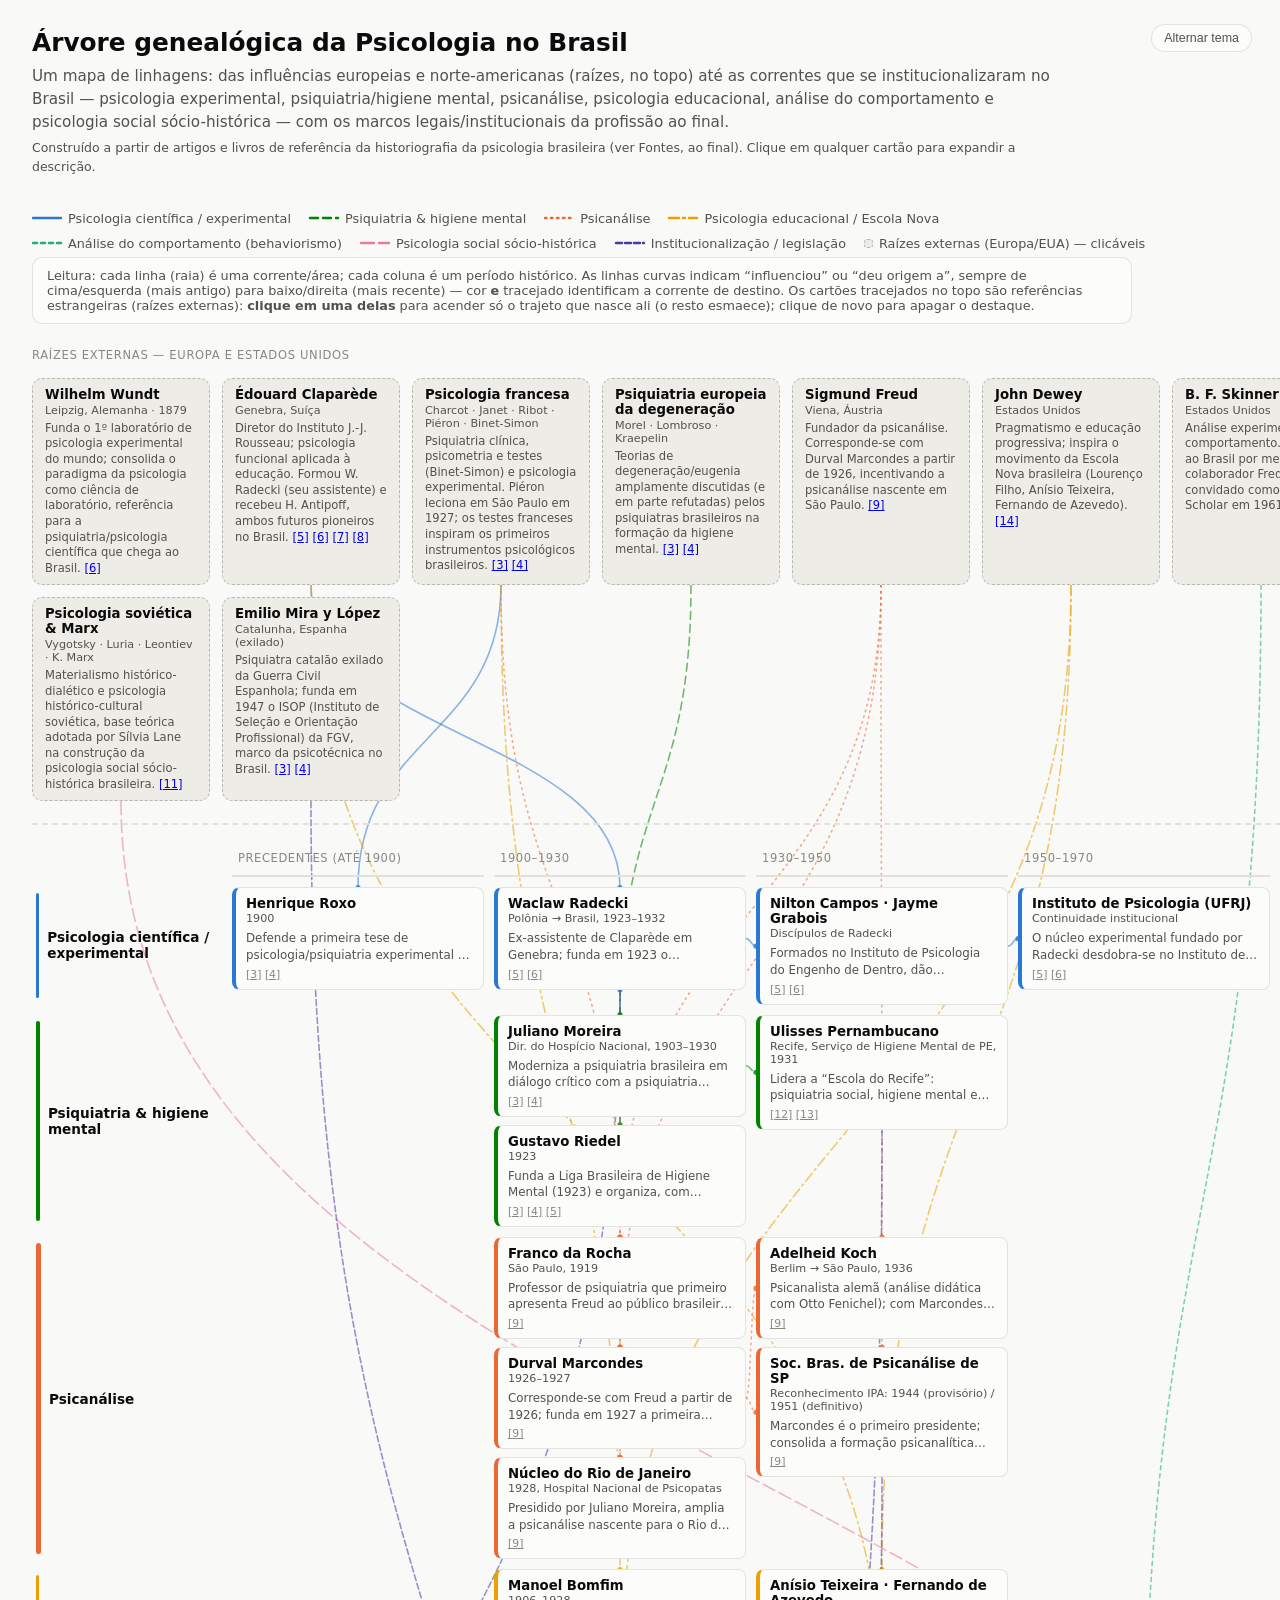
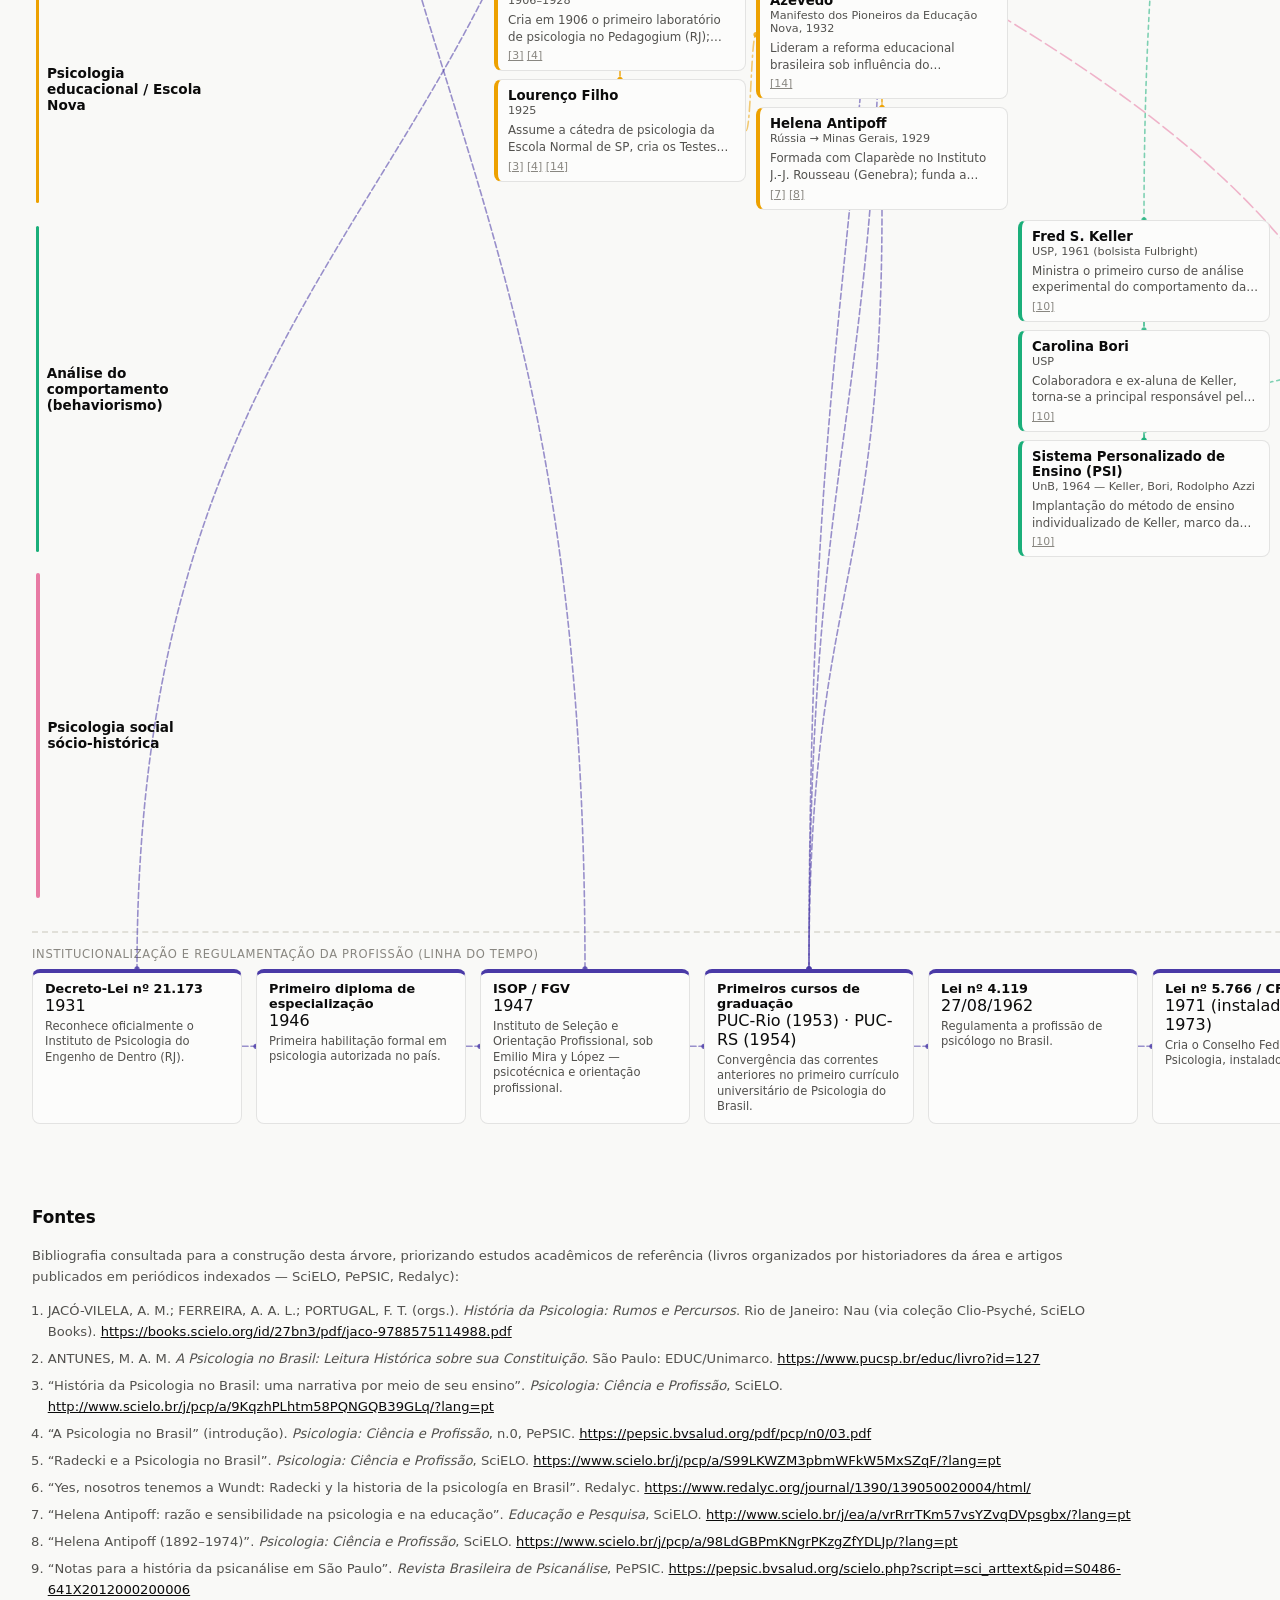
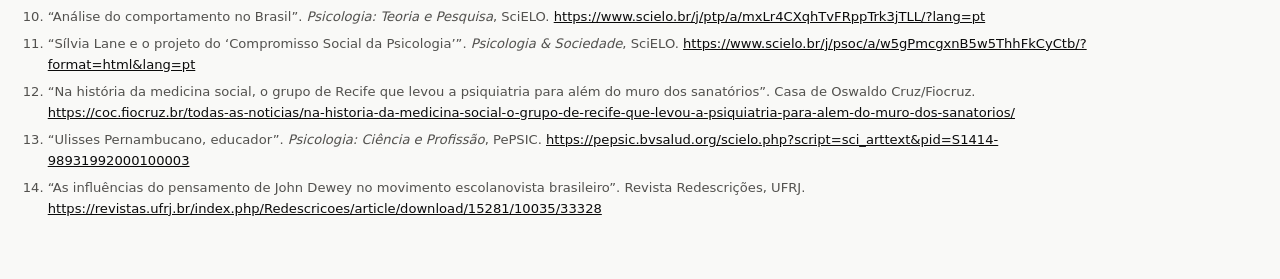
==== commit 77683f3e: "Add files via upload" ====
--- a/index.html
+++ b/index.html
@@ -1,190 +1,10 @@
 <!DOCTYPE html>
-<html lang="pt-BR" data-theme="dark"><head>
-<meta http-equiv="content-type" content="text/html; charset=UTF-8">
+<html lang="pt-BR">
+<head>
 <meta charset="UTF-8">
 <meta name="viewport" content="width=device-width, initial-scale=1.0">
 <title>Árvore genealógica da Psicologia no Brasil</title>
-<style>
-  :root {
-    color-scheme: light;
-    --surface-1: #fcfcfb;
-    --surface-page: #f9f9f7;
-    --text-primary: #0b0b0b;
-    --text-secondary: #52514e;
-    --text-muted: #898781;
-    --gridline: #e1e0d9;
-    --border: rgba(11,11,11,0.10);
-    /* categorical slots (fixed order) */
-    --c-experimental: #2a78d6; /* blue */
-    --c-psicanalise:  #eb6834; /* orange */
-    --c-behaviorismo: #1baf7a; /* aqua */
-    --c-educacional:  #eda100; /* yellow */
-    --c-social:       #e87ba4; /* magenta */
-    --c-psiquiatria:  #008300; /* green */
-    --c-institucional:#4a3aa7; /* violet */
-    --root-bg: #eeece6;
-    --root-border: #b9b7ad;
-  }
-  @media (prefers-color-scheme: dark) {
-    :root:where(:not([data-theme="light"])) {
-      color-scheme: dark;
-      --surface-1: #1a1a19;
-      --surface-page: #0d0d0d;
-      --text-primary: #ffffff;
-      --text-secondary: #c3c2b7;
-      --text-muted: #898781;
-      --gridline: #2c2c2a;
-      --border: rgba(255,255,255,0.10);
-      --c-experimental: #3987e5;
-      --c-psicanalise:  #d95926;
-      --c-behaviorismo: #199e70;
-      --c-educacional:  #c98500;
-      --c-social:       #d55181;
-      --c-psiquiatria:  #008300;
-      --c-institucional:#9085e9;
-      --root-bg: #232320;
-      --root-border: #3a3a36;
-    }
-  }
-  :root[data-theme="dark"] {
-    color-scheme: dark;
-    --surface-1: #1a1a19;
-    --surface-page: #0d0d0d;
-    --text-primary: #ffffff;
-    --text-secondary: #c3c2b7;
-    --text-muted: #898781;
-    --gridline: #2c2c2a;
-    --border: rgba(255,255,255,0.10);
-    --c-experimental: #3987e5;
-    --c-psicanalise:  #d95926;
-    --c-behaviorismo: #199e70;
-    --c-educacional:  #c98500;
-    --c-social:       #d55181;
-    --c-psiquiatria:  #008300;
-    --c-institucional:#9085e9;
-    --root-bg: #232320;
-    --root-border: #3a3a36;
-  }
-
-  * { box-sizing: border-box; }
-  body {
-    margin: 0;
-    font-family: system-ui, -apple-system, "Segoe UI", sans-serif;
-    background: var(--surface-page);
-    color: var(--text-primary);
-  }
-  header {
-    padding: 28px 32px 18px;
-    max-width: 1100px;
-  }
-  header h1 { font-size: 1.55rem; margin: 0 0 8px; }
-  header p { color: var(--text-secondary); line-height: 1.5; margin: 0 0 6px; font-size: 0.95rem; }
-  .theme-toggle {
-    position: absolute; top: 24px; right: 28px;
-    font-size: 0.78rem; color: var(--text-secondary);
-    background: var(--surface-1); border: 1px solid var(--border);
-    border-radius: 999px; padding: 6px 12px; cursor: pointer;
-  }
-
-  .legend {
-    display: flex; flex-wrap: wrap; gap: 10px 18px;
-    padding: 10px 32px 6px; font-size: 0.8rem; color: var(--text-secondary);
-    align-items: center;
-  }
-  .legend .swatch { display:inline-flex; align-items:center; gap:6px; }
-  .legend .dot { width:10px; height:10px; border-radius:3px; display:inline-block; }
-  .legend .dot.root { background: var(--root-bg); border: 1.5px dashed var(--root-border); width:9px; height:9px; }
-
-  .howto {
-    margin: 0 32px 18px; padding: 10px 14px; font-size: 0.8rem;
-    color: var(--text-secondary); background: var(--surface-1);
-    border: 1px solid var(--border); border-radius: 10px; max-width: 1100px;
-  }
-
-  .scroll-outer { overflow-x: auto; padding: 0 32px 40px; }
-
-  .tree-wrap { position: relative; min-width: 1500px; padding-bottom: 10px; }
-
-  svg.connector-svg { position: absolute; top:0; left:0; pointer-events:none; z-index: 0; }
-
-  .roots-row {
-    position: relative; z-index: 1;
-    display: flex; flex-wrap: wrap; gap: 12px;
-    padding: 6px 0 22px;
-    border-bottom: 2px dashed var(--gridline);
-    margin-bottom: 22px;
-  }
-  .roots-row .row-title {
-    flex-basis: 100%; font-size: 0.72rem; text-transform: uppercase;
-    letter-spacing: .06em; color: var(--text-muted); margin-bottom: 4px;
-  }
-  .root-card {
-    background: var(--root-bg); border: 1.5px dashed var(--root-border);
-    border-radius: 10px; padding: 8px 12px; width: 178px; flex-shrink: 0;
-  }
-  .root-card .name { font-weight: 600; font-size: 0.83rem; }
-  .root-card .meta { font-size: 0.7rem; color: var(--text-secondary); margin-top: 2px; }
-  .root-card .blurb { font-size: 0.72rem; color: var(--text-secondary); margin-top: 4px; line-height:1.35; }
-
-  .matrix {
-    position: relative; z-index: 1;
-    display: grid;
-    grid-template-columns: 190px repeat(5, minmax(240px, 1fr));
-    row-gap: 10px; column-gap: 10px;
-  }
-  .era-header {
-    font-size: 0.72rem; text-transform: uppercase; letter-spacing: .05em;
-    color: var(--text-muted); padding: 4px 6px 10px; border-bottom: 2px solid var(--gridline);
-    align-self: end;
-  }
-  .lane-label {
-    display: flex; align-items: center; gap: 8px;
-    font-weight: 700; font-size: 0.85rem; padding: 6px 4px;
-    position: sticky; left: 0;
-  }
-  .lane-label .bar { width: 5px; align-self: stretch; border-radius: 3px; min-height: 34px; }
-  .lane-cell { display: flex; flex-direction: column; gap: 8px; align-self: start; min-height: 30px; }
-
-  .card {
-    background: var(--surface-1); border: 1px solid var(--border);
-    border-left: 4px solid var(--card-color, var(--text-muted));
-    border-radius: 8px; padding: 8px 10px; cursor: pointer;
-    transition: box-shadow .15s ease, transform .15s ease;
-  }
-  .card:hover { box-shadow: 0 2px 10px rgba(0,0,0,.12); transform: translateY(-1px); }
-  .card .name { font-weight: 700; font-size: 0.83rem; }
-  .card .meta { font-size: 0.7rem; color: var(--text-secondary); margin-top: 1px; }
-  .card .blurb {
-    font-size: 0.74rem; color: var(--text-secondary); margin-top: 5px; line-height: 1.4;
-    display: -webkit-box; -webkit-line-clamp: 2; -webkit-box-orient: vertical; overflow: hidden;
-  }
-  .card.expanded .blurb { -webkit-line-clamp: unset; }
-  .card .refs { font-size: 0.68rem; color: var(--text-muted); margin-top: 4px; }
-  .card .refs a { color: var(--text-muted); }
-
-  .milestones-row { margin-top: 26px; padding-top: 14px; border-top: 2px dashed var(--gridline); }
-  .milestones-row .row-title {
-    font-size: 0.72rem; text-transform: uppercase; letter-spacing: .06em;
-    color: var(--text-muted); margin-bottom: 8px;
-  }
-  .milestones-track { display: flex; gap: 14px; flex-wrap: wrap; position: relative; z-index:1; }
-  .m-card {
-    background: var(--surface-1); border: 1px solid var(--border);
-    border-top: 4px solid var(--c-institucional);
-    border-radius: 8px; padding: 8px 12px; width: 210px;
-  }
-  .m-card .name { font-weight: 700; font-size: 0.8rem; }
-  .m-card .blurb { font-size: 0.72rem; color: var(--text-secondary); margin-top: 4px; line-height:1.35; }
-
-  .sources {
-    max-width: 1100px; margin: 30px 32px 60px; font-size: 0.82rem; color: var(--text-secondary);
-    line-height: 1.6;
-  }
-  .sources h2 { font-size: 1.05rem; color: var(--text-primary); }
-  .sources ol { padding-left: 1.2em; }
-  .sources a { color: var(--text-primary); }
-  .sources li { margin-bottom: 6px; }
-</style>
+<link rel="stylesheet" href="css/style.css">
 </head>
 <body>
 
@@ -192,54 +12,20 @@
 
 <header>
   <h1>Árvore genealógica da Psicologia no Brasil</h1>
-  <p>Um mapa de linhagens: das influências europeias e norte-americanas 
-(raízes, no topo) até as correntes que se institucionalizaram no Brasil —
- psicologia experimental, psiquiatria/higiene mental, psicanálise, 
-psicologia educacional, análise do comportamento e psicologia social 
-sócio-histórica — com os marcos legais/institucionais da profissão ao 
-final.</p>
-  <p style="font-size:0.78rem;">Construído a partir de artigos e livros 
-de referência da historiografia da psicologia brasileira (ver Fontes, ao
- final). Clique em qualquer cartão para expandir a descrição.</p>
+  <p>Um mapa de linhagens: das influências europeias e norte-americanas (raízes, no topo) até as correntes que se institucionalizaram no Brasil — psicologia experimental, psiquiatria/higiene mental, psicanálise, psicologia educacional, análise do comportamento e psicologia social sócio-histórica — com os marcos legais/institucionais da profissão ao final.</p>
+  <p style="font-size:0.78rem;">Construído a partir de artigos e livros de referência da historiografia da psicologia brasileira (ver Fontes, ao final). Clique em qualquer cartão para expandir a descrição.</p>
 </header>
 
-<div class="legend" id="legend"><span class="swatch"><span class="dot" style="background:var(--c-experimental)"></span>Psicologia científica / experimental</span><span class="swatch"><span class="dot" style="background:var(--c-psiquiatria)"></span>Psiquiatria &amp; higiene mental</span><span class="swatch"><span class="dot" style="background:var(--c-psicanalise)"></span>Psicanálise</span><span class="swatch"><span class="dot" style="background:var(--c-educacional)"></span>Psicologia educacional / Escola Nova</span><span class="swatch"><span class="dot" style="background:var(--c-behaviorismo)"></span>Análise do comportamento (behaviorismo)</span><span class="swatch"><span class="dot" style="background:var(--c-social)"></span>Psicologia social sócio-histórica</span><span class="swatch"><span class="dot" style="background:var(--c-institucional)"></span>Institucionalização / legislação</span><span class="swatch"><span class="dot root"></span>Raízes externas (Europa/EUA)</span></div>
-<div class="howto">Leitura: cada linha (raia) é uma corrente/área; cada 
-coluna é um período histórico. As linhas curvas indicam “influenciou” ou
- “deu origem a”, sempre de cima/esquerda (mais antigo) para 
-baixo/direita (mais recente). Os cartões tracejados no topo são 
-referências estrangeiras (raízes externas).</div>
+<div class="legend" id="legend"></div>
+<div class="howto">Leitura: cada linha (raia) é uma corrente/área; cada coluna é um período histórico. As linhas curvas indicam “influenciou” ou “deu origem a”, sempre de cima/esquerda (mais antigo) para baixo/direita (mais recente) — cor <strong>e</strong> tracejado identificam a corrente de destino. Os cartões tracejados no topo são referências estrangeiras (raízes externas): <strong>clique em uma delas</strong> para acender só o trajeto que nasce ali (o resto esmaece); clique de novo para apagar o destaque.</div>
 
 <div class="scroll-outer">
   <div class="tree-wrap" id="treeWrap">
-    <svg class="connector-svg" id="connSvg" width="1500" height="2399"><path d="M 469 243.9499969482422 C 469 389.37500762939453, 326 389.37500762939453, 326 534.8000183105469" fill="none" stroke="#3987e5" stroke-width="1.6" stroke-opacity="0.55"></path><circle cx="326" cy="534.8000183105469" r="2.6" fill="#3987e5" fill-opacity="0.8"></circle><path d="M 279 243.9499969482422 C 279 389.37500762939453, 588 389.37500762939453, 588 534.8000183105469" fill="none" stroke="#3987e5" stroke-width="1.6" stroke-opacity="0.55"></path><circle cx="588" cy="534.8000183105469" r="2.6" fill="#3987e5" fill-opacity="0.8"></circle><path d="M 588 761.1333312988281 C 588 700.0500030517578, 588 700.0500030517578, 588 638.9666748046875" fill="none" stroke="#3987e5" stroke-width="1.6" stroke-opacity="0.55"></path><circle cx="588" cy="638.9666748046875" r="2.6" fill="#3987e5" fill-opacity="0.8"></circle><path d="M 714 586.8833465576172 C 719 586.8833465576172, 719 586.8833465576172, 724 586.8833465576172" fill="none" stroke="#3987e5" stroke-width="1.6" stroke-opacity="0.55"></path><circle cx="724" cy="586.8833465576172" r="2.6" fill="#3987e5" fill-opacity="0.8"></circle><path d="M 976 586.8833465576172 C 981 586.8833465576172, 981 586.8833465576172, 986 586.8833465576172" fill="none" stroke="#3987e5" stroke-width="1.6" stroke-opacity="0.55"></path><circle cx="986" cy="586.8833465576172" r="2.6" fill="#3987e5" fill-opacity="0.8"></circle><path d="M 659 243.9499969482422 C 659 446.4583206176758, 588 446.4583206176758, 588 648.9666442871094" fill="none" stroke="#008300" stroke-width="1.6" stroke-opacity="0.55"></path><circle cx="588" cy="648.9666442871094" r="2.6" fill="#008300" fill-opacity="0.8"></circle><path d="M 588 753.1333160400391 C 588 757.1333236694336, 588 757.1333236694336, 588 761.1333312988281" fill="none" stroke="#008300" stroke-width="1.6" stroke-opacity="0.55"></path><circle cx="588" cy="761.1333312988281" r="2.6" fill="#008300" fill-opacity="0.8"></circle><path d="M 714 701.0499801635742 C 719 701.0499801635742, 719 707.7999801635742, 724 707.7999801635742" fill="none" stroke="#008300" stroke-width="1.6" stroke-opacity="0.55"></path><circle cx="724" cy="707.7999801635742" r="2.6" fill="#008300" fill-opacity="0.8"></circle><path d="M 849 243.9499969482422 C 849 559.6249771118164, 588 559.6249771118164, 588 875.2999572753906" fill="none" stroke="#d95926" stroke-width="1.6" stroke-opacity="0.55"></path><circle cx="588" cy="875.2999572753906" r="2.6" fill="#d95926" fill-opacity="0.8"></circle><path d="M 469 243.9499969482422 C 469 559.6249771118164, 588 559.6249771118164, 588 875.2999572753906" fill="none" stroke="#d95926" stroke-width="1.6" stroke-opacity="0.55"></path><circle cx="588" cy="875.2999572753906" r="2.6" fill="#d95926" fill-opacity="0.8"></circle><path d="M 588 979.4666137695312 C 588 983.4666595458984, 588 983.4666595458984, 588 987.4667053222656" fill="none" stroke="#d95926" stroke-width="1.6" stroke-opacity="0.55"></path><circle cx="588" cy="987.4667053222656" r="2.6" fill="#d95926" fill-opacity="0.8"></circle><path d="M 849 243.9499969482422 C 849 615.7083511352539, 588 615.7083511352539, 588 987.4667053222656" fill="none" stroke="#d95926" stroke-width="1.6" stroke-opacity="0.55"></path><circle cx="588" cy="987.4667053222656" r="2.6" fill="#d95926" fill-opacity="0.8"></circle><path d="M 588 1091.6333770751953 C 588 1095.6333541870117, 588 1095.6333541870117, 588 1099.6333312988281" fill="none" stroke="#d95926" stroke-width="1.6" stroke-opacity="0.55"></path><circle cx="588" cy="1099.6333312988281" r="2.6" fill="#d95926" fill-opacity="0.8"></circle><path d="M 588 753.1333160400391 C 588 926.3833236694336, 588 926.3833236694336, 588 1099.6333312988281" fill="none" stroke="#d95926" stroke-width="1.6" stroke-opacity="0.55"></path><circle cx="588" cy="1099.6333312988281" r="2.6" fill="#d95926" fill-opacity="0.8"></circle><path d="M 849 243.9499969482422 C 849 559.6249771118164, 850 559.6249771118164, 850 875.2999572753906" fill="none" stroke="#d95926" stroke-width="1.6" stroke-opacity="0.55"></path><circle cx="850" cy="875.2999572753906" r="2.6" fill="#d95926" fill-opacity="0.8"></circle><path d="M 714 1039.5500411987305 C 719 1039.5500411987305, 719 927.3832855224609, 724 927.3832855224609" fill="none" stroke="#d95926" stroke-width="1.6" stroke-opacity="0.55"></path><circle cx="724" cy="927.3832855224609" r="2.6" fill="#d95926" fill-opacity="0.8"></circle><path d="M 714 1039.5500411987305 C 719 1039.5500411987305, 719 1046.3000411987305, 724 1046.3000411987305" fill="none" stroke="#d95926" stroke-width="1.6" stroke-opacity="0.55"></path><circle cx="724" cy="1046.3000411987305" r="2.6" fill="#d95926" fill-opacity="0.8"></circle><path d="M 850 979.4666137695312 C 850 983.4666595458984, 850 983.4666595458984, 850 987.4667053222656" fill="none" stroke="#d95926" stroke-width="1.6" stroke-opacity="0.55"></path><circle cx="850" cy="987.4667053222656" r="2.6" fill="#d95926" fill-opacity="0.8"></circle><path d="M 469 243.9499969482422 C 469 728.8749771118164, 588 728.8749771118164, 588 1213.7999572753906" fill="none" stroke="#c98500" stroke-width="1.6" stroke-opacity="0.55"></path><circle cx="588" cy="1213.7999572753906" r="2.6" fill="#c98500" fill-opacity="0.8"></circle><path d="M 1039 243.9499969482422 C 1039 784.9583511352539, 588 784.9583511352539, 588 1325.9667053222656" fill="none" stroke="#c98500" stroke-width="1.6" stroke-opacity="0.55"></path><circle cx="588" cy="1325.9667053222656" r="2.6" fill="#c98500" fill-opacity="0.8"></circle><path d="M 588 1317.9666137695312 C 588 1321.9666595458984, 588 1321.9666595458984, 588 1325.9667053222656" fill="none" stroke="#c98500" stroke-width="1.6" stroke-opacity="0.55"></path><circle cx="588" cy="1325.9667053222656" r="2.6" fill="#c98500" fill-opacity="0.8"></circle><path d="M 1039 243.9499969482422 C 1039 728.8749771118164, 850 728.8749771118164, 850 1213.7999572753906" fill="none" stroke="#c98500" stroke-width="1.6" stroke-opacity="0.55"></path><circle cx="850" cy="1213.7999572753906" r="2.6" fill="#c98500" fill-opacity="0.8"></circle><path d="M 714 1378.0500411987305 C 719 1378.0500411987305, 719 1280.633285522461, 724 1280.633285522461" fill="none" stroke="#c98500" stroke-width="1.6" stroke-opacity="0.55"></path><circle cx="724" cy="1280.633285522461" r="2.6" fill="#c98500" fill-opacity="0.8"></circle><path d="M 279 243.9499969482422 C 279 799.7083511352539, 850 799.7083511352539, 850 1355.4667053222656" fill="none" stroke="#c98500" stroke-width="1.6" stroke-opacity="0.55"></path><circle cx="850" cy="1355.4667053222656" r="2.6" fill="#c98500" fill-opacity="0.8"></circle><path d="M 850 1347.4666137695312 C 850 1351.4666595458984, 850 1351.4666595458984, 850 1355.4667053222656" fill="none" stroke="#c98500" stroke-width="1.6" stroke-opacity="0.55"></path><circle cx="850" cy="1355.4667053222656" r="2.6" fill="#c98500" fill-opacity="0.8"></circle><path d="M 1229 243.9499969482422 C 1229 856.7916641235352, 1112 856.7916641235352, 1112 1469.6333312988281" fill="none" stroke="#199e70" stroke-width="1.6" stroke-opacity="0.55"></path><circle cx="1112" cy="1469.6333312988281" r="2.6" fill="#199e70" fill-opacity="0.8"></circle><path d="M 1112 1573.8000030517578 C 1112 1577.7999801635742, 1112 1577.7999801635742, 1112 1581.7999572753906" fill="none" stroke="#199e70" stroke-width="1.6" stroke-opacity="0.55"></path><circle cx="1112" cy="1581.7999572753906" r="2.6" fill="#199e70" fill-opacity="0.8"></circle><path d="M 1112 1573.8000030517578 C 1112 1633.8833541870117, 1112 1633.8833541870117, 1112 1693.9667053222656" fill="none" stroke="#199e70" stroke-width="1.6" stroke-opacity="0.55"></path><circle cx="1112" cy="1693.9667053222656" r="2.6" fill="#199e70" fill-opacity="0.8"></circle><path d="M 1112 1685.9666137695312 C 1112 1689.9666595458984, 1112 1689.9666595458984, 1112 1693.9667053222656" fill="none" stroke="#199e70" stroke-width="1.6" stroke-opacity="0.55"></path><circle cx="1112" cy="1693.9667053222656" r="2.6" fill="#199e70" fill-opacity="0.8"></circle><path d="M 1112 1693.9667053222656 C 1112 1633.8833541870117, 1374 1633.8833541870117, 1374 1573.8000030517578" fill="none" stroke="#199e70" stroke-width="1.6" stroke-opacity="0.55"></path><circle cx="1374" cy="1573.8000030517578" r="2.6" fill="#199e70" fill-opacity="0.8"></circle><path d="M 89 448.79998779296875 C 89 1136.4666595458984, 1374 1136.4666595458984, 1374 1824.1333312988281" fill="none" stroke="#d55181" stroke-width="1.6" stroke-opacity="0.55"></path><circle cx="1374" cy="1824.1333312988281" r="2.6" fill="#d55181" fill-opacity="0.8"></circle><path d="M 1374 1928.3000030517578 C 1374 1932.3000411987305, 1374 1932.3000411987305, 1374 1936.3000793457031" fill="none" stroke="#d55181" stroke-width="1.6" stroke-opacity="0.55"></path><circle cx="1374" cy="1936.3000793457031" r="2.6" fill="#d55181" fill-opacity="0.8"></circle><path d="M 1374 1928.3000030517578 C 1374 1988.3832931518555, 1374 1988.3832931518555, 1374 2048.466583251953" fill="none" stroke="#d55181" stroke-width="1.6" stroke-opacity="0.55"></path><circle cx="1374" cy="2048.466583251953" r="2.6" fill="#d55181" fill-opacity="0.8"></circle><path d="M 1374 2040.4667358398438 C 1374 2044.4666595458984, 1374 2044.4666595458984, 1374 2048.466583251953" fill="none" stroke="#d55181" stroke-width="1.6" stroke-opacity="0.55"></path><circle cx="1374" cy="2048.466583251953" r="2.6" fill="#d55181" fill-opacity="0.8"></circle><path d="M 588 638.9666748046875 C 588 1435.8000030517578, 105 1435.8000030517578, 105 2232.633331298828" fill="none" stroke="#9085e9" stroke-width="1.6" stroke-opacity="0.55"></path><circle cx="105" cy="2232.633331298828" r="2.6" fill="#9085e9" fill-opacity="0.8"></circle><path d="M 210 2310.733329772949 C 217 2310.733329772949, 217 2310.733329772949, 224 2310.733329772949" fill="none" stroke="#9085e9" stroke-width="1.6" stroke-opacity="0.55"></path><circle cx="224" cy="2310.733329772949" r="2.6" fill="#9085e9" fill-opacity="0.8"></circle><path d="M 279 448.79998779296875 C 279 1340.7166595458984, 553 1340.7166595458984, 553 2232.633331298828" fill="none" stroke="#9085e9" stroke-width="1.6" stroke-opacity="0.55"></path><circle cx="553" cy="2232.633331298828" r="2.6" fill="#9085e9" fill-opacity="0.8"></circle><path d="M 434 2310.733329772949 C 441 2310.733329772949, 441 2310.733329772949, 448 2310.733329772949" fill="none" stroke="#9085e9" stroke-width="1.6" stroke-opacity="0.55"></path><circle cx="448" cy="2310.733329772949" r="2.6" fill="#9085e9" fill-opacity="0.8"></circle><path d="M 658 2310.733329772949 C 665 2310.733329772949, 665 2310.733329772949, 672 2310.733329772949" fill="none" stroke="#9085e9" stroke-width="1.6" stroke-opacity="0.55"></path><circle cx="672" cy="2310.733329772949" r="2.6" fill="#9085e9" fill-opacity="0.8"></circle><path d="M 850 1459.6333770751953 C 850 1846.1333541870117, 777 1846.1333541870117, 777 2232.633331298828" fill="none" stroke="#9085e9" stroke-width="1.6" stroke-opacity="0.55"></path><circle cx="777" cy="2232.633331298828" r="2.6" fill="#9085e9" fill-opacity="0.8"></circle><path d="M 850 1105.1333770751953 C 850 1668.8833541870117, 777 1668.8833541870117, 777 2232.633331298828" fill="none" stroke="#9085e9" stroke-width="1.6" stroke-opacity="0.55"></path><circle cx="777" cy="2232.633331298828" r="2.6" fill="#9085e9" fill-opacity="0.8"></circle><path d="M 850 766.6333160400391 C 850 1499.6333236694336, 777 1499.6333236694336, 777 2232.633331298828" fill="none" stroke="#9085e9" stroke-width="1.6" stroke-opacity="0.55"></path><circle cx="777" cy="2232.633331298828" r="2.6" fill="#9085e9" fill-opacity="0.8"></circle><path d="M 882 2310.733329772949 C 889 2310.733329772949, 889 2310.733329772949, 896 2310.733329772949" fill="none" stroke="#9085e9" stroke-width="1.6" stroke-opacity="0.55"></path><circle cx="896" cy="2310.733329772949" r="2.6" fill="#9085e9" fill-opacity="0.8"></circle><path d="M 1106 2310.733329772949 C 1113 2310.733329772949, 1113 2310.733329772949, 1120 2310.733329772949" fill="none" stroke="#9085e9" stroke-width="1.6" stroke-opacity="0.55"></path><circle cx="1120" cy="2310.733329772949" r="2.6" fill="#9085e9" fill-opacity="0.8"></circle></svg>
+    <svg class="connector-svg" id="connSvg"></svg>
 
     <div class="roots-row" id="rootsRow">
       <div class="row-title">Raízes externas — Europa e Estados Unidos</div>
-    <div class="root-card" id="r-wundt"><div class="name">Wilhelm Wundt</div><div class="meta">Leipzig, Alemanha · 1879</div><div class="blurb">Funda
- o 1º laboratório de psicologia experimental do mundo; consolida o 
-paradigma da psicologia como ciência de laboratório, referência para a 
-psiquiatria/psicologia científica que chega ao Brasil. <a href="#src-6">[6]</a></div></div><div class="root-card" id="r-claparede"><div class="name">Édouard Claparède</div><div class="meta">Genebra, Suíça</div><div class="blurb">Diretor
- do Instituto J.-J. Rousseau; psicologia funcional aplicada à educação. 
-Formou W. Radecki (seu assistente) e recebeu H. Antipoff, ambos futuros 
-pioneiros no Brasil. <a href="#src-5">[5]</a> <a href="#src-6">[6]</a> <a href="#src-7">[7]</a> <a href="#src-8">[8]</a></div></div><div class="root-card" id="r-franca"><div class="name">Psicologia francesa</div><div class="meta">Charcot · Janet · Ribot · Piéron · Binet-Simon</div><div class="blurb">Psiquiatria
- clínica, psicometria e testes (Binet-Simon) e psicologia experimental. 
-Piéron leciona em São Paulo em 1927; os testes franceses inspiram os 
-primeiros instrumentos psicológicos brasileiros. <a href="#src-3">[3]</a> <a href="#src-4">[4]</a></div></div><div class="root-card" id="r-degeneracao"><div class="name">Psiquiatria europeia da degeneração</div><div class="meta">Morel · Lombroso · Kraepelin</div><div class="blurb">Teorias
- de degeneração/eugenia amplamente discutidas (e em parte refutadas) 
-pelos psiquiatras brasileiros na formação da higiene mental. <a href="#src-3">[3]</a> <a href="#src-4">[4]</a></div></div><div class="root-card" id="r-freud"><div class="name">Sigmund Freud</div><div class="meta">Viena, Áustria</div><div class="blurb">Fundador
- da psicanálise. Corresponde-se com Durval Marcondes a partir de 1926, 
-incentivando a psicanálise nascente em São Paulo. <a href="#src-9">[9]</a></div></div><div class="root-card" id="r-dewey"><div class="name">John Dewey</div><div class="meta">Estados Unidos</div><div class="blurb">Pragmatismo
- e educação progressiva; inspira o movimento da Escola Nova brasileira 
-(Lourenço Filho, Anísio Teixeira, Fernando de Azevedo). <a href="#src-14">[14]</a></div></div><div class="root-card" id="r-skinner"><div class="name">B. F. Skinner</div><div class="meta">Estados Unidos</div><div class="blurb">Análise
- experimental do comportamento. Chega ao Brasil por meio de seu 
-colaborador Fred Keller, convidado como Fulbright Scholar em 1961. <a href="#src-10">[10]</a></div></div><div class="root-card" id="r-sovietica"><div class="name">Psicologia soviética &amp; Marx</div><div class="meta">Vygotsky · Luria · Leontiev · K. Marx</div><div class="blurb">Materialismo
- histórico-dialético e psicologia histórico-cultural soviética, base 
-teórica adotada por Sílvia Lane na construção da psicologia social 
-sócio-histórica brasileira. <a href="#src-11">[11]</a></div></div><div class="root-card" id="r-mira"><div class="name">Emilio Mira y López</div><div class="meta">Catalunha, Espanha (exilado)</div><div class="blurb">Psiquiatra
- catalão exilado da Guerra Civil Espanhola; funda em 1947 o ISOP 
-(Instituto de Seleção e Orientação Profissional) da FGV, marco da 
-psicotécnica no Brasil. <a href="#src-3">[3]</a> <a href="#src-4">[4]</a></div></div></div>
+    </div>
 
     <div class="matrix" id="matrix">
       <div></div>
@@ -248,356 +34,21 @@
       <div class="era-header">1930–1950</div>
       <div class="era-header">1950–1970</div>
       <div class="era-header">1970–hoje</div>
-    <div class="lane-label"><span class="bar" style="background:var(--c-experimental)"></span><span>Psicologia científica / experimental</span></div><div class="lane-cell" data-lane="experimental" data-era="precedentes"><div class="card" id="n-roxo" style="--card-color: var(--c-experimental);"><div class="name">Henrique Roxo</div><div class="meta">1900</div><div class="blurb">Defende
- a primeira tese de psicologia/psiquiatria experimental do Brasil e 
-organiza laboratório no Hospício Nacional (RJ), sob influência da 
-psicofisiologia europeia.</div><div class="refs"><a href="#src-3">[3]</a> <a href="#src-4">[4]</a></div></div></div><div class="lane-cell" data-lane="experimental" data-era="e1900"><div class="card" id="n-radecki" style="--card-color: var(--c-experimental);"><div class="name">Waclaw Radecki</div><div class="meta">Polônia → Brasil, 1923–1932</div><div class="blurb">Ex-assistente
- de Claparède em Genebra; funda em 1923 o laboratório de psicologia da 
-Colônia de Psicopatas do Engenho de Dentro (RJ), elevado a Instituto de 
-Psicologia em 1932 (Decreto-Lei nº 21.173/1931).</div><div class="refs"><a href="#src-5">[5]</a> <a href="#src-6">[6]</a></div></div></div><div class="lane-cell" data-lane="experimental" data-era="e1930"><div class="card" id="n-discipulos" style="--card-color: var(--c-experimental);"><div class="name">Nilton Campos · Jayme Grabois</div><div class="meta">Discípulos de Radecki</div><div class="blurb">Formados
- no Instituto de Psicologia do Engenho de Dentro, dão continuidade à 
-pesquisa experimental após a partida de Radecki para Argentina/Uruguai 
-(1932).</div><div class="refs"><a href="#src-5">[5]</a> <a href="#src-6">[6]</a></div></div></div><div class="lane-cell" data-lane="experimental" data-era="e1950"><div class="card" id="n-ip-ufrj" style="--card-color: var(--c-experimental);"><div class="name">Instituto de Psicologia (UFRJ)</div><div class="meta">Continuidade institucional</div><div class="blurb">O núcleo experimental fundado por Radecki desdobra-se no Instituto de Psicologia da então Universidade do Brasil, hoje UFRJ.</div><div class="refs"><a href="#src-5">[5]</a> <a href="#src-6">[6]</a></div></div></div><div class="lane-cell" data-lane="experimental" data-era="e1970"></div><div class="lane-label"><span class="bar" style="background:var(--c-psiquiatria)"></span><span>Psiquiatria &amp; higiene mental</span></div><div class="lane-cell" data-lane="psiquiatria" data-era="precedentes"></div><div class="lane-cell" data-lane="psiquiatria" data-era="e1900"><div class="card" id="p-moreira" style="--card-color: var(--c-psiquiatria);"><div class="name">Juliano Moreira</div><div class="meta">Dir. do Hospício Nacional, 1903–1930</div><div class="blurb">Moderniza
- a psiquiatria brasileira em diálogo crítico com a psiquiatria alemã, 
-refutando teses raciais de degeneração; cria as condições institucionais
- para o laboratório de Radecki.</div><div class="refs"><a href="#src-3">[3]</a> <a href="#src-4">[4]</a></div></div><div class="card" id="p-riedel" style="--card-color: var(--c-psiquiatria);"><div class="name">Gustavo Riedel</div><div class="meta">1923</div><div class="blurb">Funda a Liga Brasileira de Higiene Mental (1923) e organiza, com Radecki, o laboratório de psicologia do Engenho de Dentro.</div><div class="refs"><a href="#src-3">[3]</a> <a href="#src-4">[4]</a> <a href="#src-5">[5]</a></div></div></div><div class="lane-cell" data-lane="psiquiatria" data-era="e1930"><div class="card" id="p-ulisses" style="--card-color: var(--c-psiquiatria);"><div class="name">Ulisses Pernambucano</div><div class="meta">Recife, Serviço de Higiene Mental de PE, 1931</div><div class="blurb">Lidera
- a “Escola do Recife”: psiquiatria social, higiene mental e diálogo 
-pioneiro com práticas afro-brasileiras (terreiros), unindo clínica e 
-questão social.</div><div class="refs"><a href="#src-12">[12]</a> <a href="#src-13">[13]</a></div></div></div><div class="lane-cell" data-lane="psiquiatria" data-era="e1950"></div><div class="lane-cell" data-lane="psiquiatria" data-era="e1970"></div><div class="lane-label"><span class="bar" style="background:var(--c-psicanalise)"></span><span>Psicanálise</span></div><div class="lane-cell" data-lane="psicanalise" data-era="precedentes"></div><div class="lane-cell" data-lane="psicanalise" data-era="e1900"><div class="card" id="a-franco" style="--card-color: var(--c-psicanalise);"><div class="name">Franco da Rocha</div><div class="meta">São Paulo, 1919</div><div class="blurb">Professor
- de psiquiatria que primeiro apresenta Freud ao público brasileiro (aula
- “Do delírio em geral”, 1919, publicada n’O Estado de S. Paulo).</div><div class="refs"><a href="#src-9">[9]</a></div></div><div class="card" id="a-marcondes" style="--card-color: var(--c-psicanalise);"><div class="name">Durval Marcondes</div><div class="meta">1926–1927</div><div class="blurb">Corresponde-se
- com Freud a partir de 1926; funda em 1927 a primeira Sociedade 
-Brasileira de Psicanálise (SP), reconhecida pela IPA em 1929.</div><div class="refs"><a href="#src-9">[9]</a></div></div><div class="card" id="a-nucleorj" style="--card-color: var(--c-psicanalise);"><div class="name">Núcleo do Rio de Janeiro</div><div class="meta">1928, Hospital Nacional de Psicopatas</div><div class="blurb">Presidido por Juliano Moreira, amplia a psicanálise nascente para o Rio de Janeiro, um ano após a fundação paulista.</div><div class="refs"><a href="#src-9">[9]</a></div></div></div><div class="lane-cell" data-lane="psicanalise" data-era="e1930"><div class="card" id="a-koch" style="--card-color: var(--c-psicanalise);"><div class="name">Adelheid Koch</div><div class="meta">Berlim → São Paulo, 1936</div><div class="blurb">Psicanalista
- alemã (análise didática com Otto Fenichel); com Marcondes, funda em 
-1937 o 1º centro de formação de psicanalistas da América Latina.</div><div class="refs"><a href="#src-9">[9]</a></div></div><div class="card" id="a-sbpsp" style="--card-color: var(--c-psicanalise);"><div class="name">Soc. Bras. de Psicanálise de SP</div><div class="meta">Reconhecimento IPA: 1944 (provisório) / 1951 (definitivo)</div><div class="blurb">Marcondes é o primeiro presidente; consolida a formação psicanalítica institucionalizada no Brasil.</div><div class="refs"><a href="#src-9">[9]</a></div></div></div><div class="lane-cell" data-lane="psicanalise" data-era="e1950"></div><div class="lane-cell" data-lane="psicanalise" data-era="e1970"></div><div class="lane-label"><span class="bar" style="background:var(--c-educacional)"></span><span>Psicologia educacional / Escola Nova</span></div><div class="lane-cell" data-lane="educacional" data-era="precedentes"></div><div class="lane-cell" data-lane="educacional" data-era="e1900"><div class="card" id="e-bomfim" style="--card-color: var(--c-educacional);"><div class="name">Manoel Bomfim</div><div class="meta">1906–1928</div><div class="blurb">Cria
- em 1906 o primeiro laboratório de psicologia no Pedagogium (RJ); 
-publica “Noções de Psychologia” (1916) e “O Método dos Tests” (1928).</div><div class="refs"><a href="#src-3">[3]</a> <a href="#src-4">[4]</a></div></div><div class="card" id="e-lourenco" style="--card-color: var(--c-educacional);"><div class="name">Lourenço Filho</div><div class="meta">1925</div><div class="blurb">Assume a cátedra de psicologia da Escola Normal de SP, cria os Testes ABC e torna-se uma das principais vozes da Escola Nova.</div><div class="refs"><a href="#src-3">[3]</a> <a href="#src-4">[4]</a> <a href="#src-14">[14]</a></div></div></div><div class="lane-cell" data-lane="educacional" data-era="e1930"><div class="card" id="e-manifesto" style="--card-color: var(--c-educacional);"><div class="name">Anísio Teixeira · Fernando de Azevedo</div><div class="meta">Manifesto dos Pioneiros da Educação Nova, 1932</div><div class="blurb">Lideram a reforma educacional brasileira sob influência do pragmatismo de Dewey, integrando psicologia à política educacional.</div><div class="refs"><a href="#src-14">[14]</a></div></div><div class="card" id="e-antipoff" style="--card-color: var(--c-educacional);"><div class="name">Helena Antipoff</div><div class="meta">Rússia → Minas Gerais, 1929</div><div class="blurb">Formada
- com Claparède no Instituto J.-J. Rousseau (Genebra); funda a Sociedade 
-Pestalozzi (1932) e pioneira a psicologia aplicada à educação especial 
-no Brasil.</div><div class="refs"><a href="#src-7">[7]</a> <a href="#src-8">[8]</a></div></div></div><div class="lane-cell" data-lane="educacional" data-era="e1950"></div><div class="lane-cell" data-lane="educacional" data-era="e1970"></div><div class="lane-label"><span class="bar" style="background:var(--c-behaviorismo)"></span><span>Análise do comportamento (behaviorismo)</span></div><div class="lane-cell" data-lane="behaviorismo" data-era="precedentes"></div><div class="lane-cell" data-lane="behaviorismo" data-era="e1900"></div><div class="lane-cell" data-lane="behaviorismo" data-era="e1930"></div><div class="lane-cell" data-lane="behaviorismo" data-era="e1950"><div class="card" id="b-keller" style="--card-color: var(--c-behaviorismo);"><div class="name">Fred S. Keller</div><div class="meta">USP, 1961 (bolsista Fulbright)</div><div class="blurb">Ministra o primeiro curso de análise experimental do comportamento da América Latina, na USP.</div><div class="refs"><a href="#src-10">[10]</a></div></div><div class="card" id="b-bori" style="--card-color: var(--c-behaviorismo);"><div class="name">Carolina Bori</div><div class="meta">USP</div><div class="blurb">Colaboradora e ex-aluna de Keller, torna-se a principal responsável pela disseminação da análise do comportamento no Brasil.</div><div class="refs"><a href="#src-10">[10]</a></div></div><div class="card" id="b-psi" style="--card-color: var(--c-behaviorismo);"><div class="name">Sistema Personalizado de Ensino (PSI)</div><div class="meta">UnB, 1964 — Keller, Bori, Rodolpho Azzi</div><div class="blurb">Implantação
- do método de ensino individualizado de Keller, marco da 
-institucionalização do behaviorismo no ensino superior brasileiro.</div><div class="refs"><a href="#src-10">[10]</a></div></div></div><div class="lane-cell" data-lane="behaviorismo" data-era="e1970"><div class="card" id="b-expansao" style="--card-color: var(--c-behaviorismo);"><div class="name">Expansão nacional</div><div class="meta">PUC-SP · UFSCar · UFPA · UFSC · UEL</div><div class="blurb">O Brasil torna-se o maior centro de análise do comportamento fora dos Estados Unidos.</div><div class="refs"><a href="#src-10">[10]</a></div></div></div><div class="lane-label"><span class="bar" style="background:var(--c-social)"></span><span>Psicologia social sócio-histórica</span></div><div class="lane-cell" data-lane="social" data-era="precedentes"></div><div class="lane-cell" data-lane="social" data-era="e1900"></div><div class="lane-cell" data-lane="social" data-era="e1930"></div><div class="lane-cell" data-lane="social" data-era="e1950"></div><div class="lane-cell" data-lane="social" data-era="e1970"><div class="card" id="s-lane" style="--card-color: var(--c-social);"><div class="name">Sílvia Lane</div><div class="meta">PUC-SP, 1970–1971</div><div class="blurb">Doutora
- em 1970 (diferencial semântico de Osgood); funda em 1971 a Faculdade de
- Psicologia da PUC-SP; sintetiza materialismo histórico-dialético e 
-psicologia soviética (Vygotsky, Luria, Leontiev) numa psicologia social 
-brasileira original.</div><div class="refs"><a href="#src-11">[11]</a></div></div><div class="card" id="s-abrapso" style="--card-color: var(--c-social);"><div class="name">ABRAPSO</div><div class="meta">Fundada por Lane, 10/07/1980</div><div class="blurb">Associação
- Brasileira de Psicologia Social; formaliza a psicologia sócio-histórica
- como corrente brasileira, em rede com a psicologia latino-americana 
-crítica (Martín-Baró, Montero, González Rey).</div><div class="refs"><a href="#src-11">[11]</a></div></div><div class="card" id="s-legado" style="--card-color: var(--c-social);"><div class="name">Bader Sawaia · Antônio Ciampa e sucessores</div><div class="meta">Psicologia comunitária, identidade</div><div class="blurb">Continuam e ampliam a psicologia sócio-histórica e a psicologia comunitária no Brasil.</div><div class="refs"><a href="#src-11">[11]</a></div></div></div></div>
+    </div>
 
     <div class="milestones-row">
       <div class="row-title">Institucionalização e regulamentação da profissão (linha do tempo)</div>
-      <div class="milestones-track" id="milestonesTrack"><div class="m-card" id="m1"><div class="name">Decreto-Lei nº 21.173</div><div class="meta">1931</div><div class="blurb">Reconhece oficialmente o Instituto de Psicologia do Engenho de Dentro (RJ).</div></div><div class="m-card" id="m2"><div class="name">Primeiro diploma de especialização</div><div class="meta">1946</div><div class="blurb">Primeira habilitação formal em psicologia autorizada no país.</div></div><div class="m-card" id="m3"><div class="name">ISOP / FGV</div><div class="meta">1947</div><div class="blurb">Instituto de Seleção e Orientação Profissional, sob Emilio Mira y López — psicotécnica e orientação profissional.</div></div><div class="m-card" id="m4"><div class="name">Primeiros cursos de graduação</div><div class="meta">PUC-Rio (1953) · PUC-RS (1954)</div><div class="blurb">Convergência das correntes anteriores no primeiro currículo universitário de Psicologia do Brasil.</div></div><div class="m-card" id="m5"><div class="name">Lei nº 4.119</div><div class="meta">27/08/1962</div><div class="blurb">Regulamenta a profissão de psicólogo no Brasil.</div></div><div class="m-card" id="m6"><div class="name">Lei nº 5.766 / CFP</div><div class="meta">1971 (instalado em 1973)</div><div class="blurb">Cria o Conselho Federal de Psicologia, instalado em 1973.</div></div></div>
+      <div class="milestones-track" id="milestonesTrack"></div>
     </div>
   </div>
 </div>
 
 <div class="sources" id="sources">
   <h2>Fontes</h2>
-  <p>Bibliografia consultada para a construção desta árvore, priorizando
- estudos acadêmicos de referência (livros organizados por historiadores 
-da área e artigos publicados em periódicos indexados — SciELO, PePSIC, 
-Redalyc):</p>
-  <ol id="sourcesList"><li id="src-1">JACÓ-VILELA, A. M.; FERREIRA, A. A. L.; PORTUGAL, F. T. (orgs.). <em>História da Psicologia: Rumos e Percursos</em>. Rio de Janeiro: Nau (via coleção Clio-Psyché, SciELO Books). <a href="https://books.scielo.org/id/27bn3/pdf/jaco-9788575114988.pdf" target="_blank" rel="noopener">https://books.scielo.org/id/27bn3/pdf/jaco-9788575114988.pdf</a></li><li id="src-2">ANTUNES, M. A. M. <em>A Psicologia no Brasil: Leitura Histórica sobre sua Constituição</em>. São Paulo: EDUC/Unimarco. <a href="https://www.pucsp.br/educ/livro?id=127" target="_blank" rel="noopener">https://www.pucsp.br/educ/livro?id=127</a></li><li id="src-3">“História da Psicologia no Brasil: uma narrativa por meio de seu ensino”. <em>Psicologia: Ciência e Profissão</em>, SciELO. <a href="http://www.scielo.br/j/pcp/a/9KqzhPLhtm58PQNGQB39GLq/?lang=pt" target="_blank" rel="noopener">http://www.scielo.br/j/pcp/a/9KqzhPLhtm58PQNGQB39GLq/?lang=pt</a></li><li id="src-4">“A Psicologia no Brasil” (introdução). <em>Psicologia: Ciência e Profissão</em>, n.0, PePSIC. <a href="https://pepsic.bvsalud.org/pdf/pcp/n0/03.pdf" target="_blank" rel="noopener">https://pepsic.bvsalud.org/pdf/pcp/n0/03.pdf</a></li><li id="src-5">“Radecki e a Psicologia no Brasil”. <em>Psicologia: Ciência e Profissão</em>, SciELO. <a href="https://www.scielo.br/j/pcp/a/S99LKWZM3pbmWFkW5MxSZqF/?lang=pt" target="_blank" rel="noopener">https://www.scielo.br/j/pcp/a/S99LKWZM3pbmWFkW5MxSZqF/?lang=pt</a></li><li id="src-6">“Yes, nosotros tenemos a Wundt: Radecki y la historia de la psicología en Brasil”. Redalyc. <a href="https://www.redalyc.org/journal/1390/139050020004/html/" target="_blank" rel="noopener">https://www.redalyc.org/journal/1390/139050020004/html/</a></li><li id="src-7">“Helena Antipoff: razão e sensibilidade na psicologia e na educação”. <em>Educação e Pesquisa</em>, SciELO. <a href="http://www.scielo.br/j/ea/a/vrRrrTKm57vsYZvqDVpsgbx/?lang=pt" target="_blank" rel="noopener">http://www.scielo.br/j/ea/a/vrRrrTKm57vsYZvqDVpsgbx/?lang=pt</a></li><li id="src-8">“Helena Antipoff (1892–1974)”. <em>Psicologia: Ciência e Profissão</em>, SciELO. <a href="https://www.scielo.br/j/pcp/a/98LdGBPmKNgrPKzgZfYDLJp/?lang=pt" target="_blank" rel="noopener">https://www.scielo.br/j/pcp/a/98LdGBPmKNgrPKzgZfYDLJp/?lang=pt</a></li><li id="src-9">“Notas para a história da psicanálise em São Paulo”. <em>Revista Brasileira de Psicanálise</em>, PePSIC. <a href="https://pepsic.bvsalud.org/scielo.php?script=sci_arttext&amp;pid=S0486-641X2012000200006" target="_blank" rel="noopener">https://pepsic.bvsalud.org/scielo.php?script=sci_arttext&amp;pid=S0486-641X2012000200006</a></li><li id="src-10">“Análise do comportamento no Brasil”. <em>Psicologia: Teoria e Pesquisa</em>, SciELO. <a href="https://www.scielo.br/j/ptp/a/mxLr4CXqhTvFRppTrk3jTLL/?lang=pt" target="_blank" rel="noopener">https://www.scielo.br/j/ptp/a/mxLr4CXqhTvFRppTrk3jTLL/?lang=pt</a></li><li id="src-11">“Sílvia Lane e o projeto do ‘Compromisso Social da Psicologia’”. <em>Psicologia &amp; Sociedade</em>, SciELO. <a href="https://www.scielo.br/j/psoc/a/w5gPmcgxnB5w5ThhFkCyCtb/?format=html&amp;lang=pt" target="_blank" rel="noopener">https://www.scielo.br/j/psoc/a/w5gPmcgxnB5w5ThhFkCyCtb/?format=html&amp;lang=pt</a></li><li id="src-12">“Na
- história da medicina social, o grupo de Recife que levou a psiquiatria 
-para além do muro dos sanatórios”. Casa de Oswaldo Cruz/Fiocruz. <a href="https://coc.fiocruz.br/todas-as-noticias/na-historia-da-medicina-social-o-grupo-de-recife-que-levou-a-psiquiatria-para-alem-do-muro-dos-sanatorios/" target="_blank" rel="noopener">https://coc.fiocruz.br/todas-as-noticias/na-historia-da-medicina-social-o-grupo-de-recife-que-levou-a-psiquiatria-para-alem-do-muro-dos-sanatorios/</a></li><li id="src-13">“Ulisses Pernambucano, educador”. <em>Psicologia: Ciência e Profissão</em>, PePSIC. <a href="https://pepsic.bvsalud.org/scielo.php?script=sci_arttext&amp;pid=S1414-98931992000100003" target="_blank" rel="noopener">https://pepsic.bvsalud.org/scielo.php?script=sci_arttext&amp;pid=S1414-98931992000100003</a></li><li id="src-14">“As influências do pensamento de John Dewey no movimento escolanovista brasileiro”. Revista Redescrições, UFRJ. <a href="https://revistas.ufrj.br/index.php/Redescricoes/article/download/15281/10035/33328" target="_blank" rel="noopener">https://revistas.ufrj.br/index.php/Redescricoes/article/download/15281/10035/33328</a></li></ol>
+  <p>Bibliografia consultada para a construção desta árvore, priorizando estudos acadêmicos de referência (livros organizados por historiadores da área e artigos publicados em periódicos indexados — SciELO, PePSIC, Redalyc):</p>
+  <ol id="sourcesList"></ol>
 </div>
 
-<script>
-const LANES = {
-  experimental:  { label: "Psicologia científica / experimental", color: "var(--c-experimental)" },
-  psiquiatria:   { label: "Psiquiatria & higiene mental", color: "var(--c-psiquiatria)" },
-  psicanalise:   { label: "Psicanálise", color: "var(--c-psicanalise)" },
-  educacional:   { label: "Psicologia educacional / Escola Nova", color: "var(--c-educacional)" },
-  behaviorismo:  { label: "Análise do comportamento (behaviorismo)", color: "var(--c-behaviorismo)" },
-  social:        { label: "Psicologia social sócio-histórica", color: "var(--c-social)" },
-};
-const ERAS = ["precedentes","e1900","e1930","e1950","e1970"]; // 5 columns after label col
-
-const ROOTS = [
-  { id:"r-wundt", name:"Wilhelm Wundt", meta:"Leipzig, Alemanha · 1879",
-    blurb:"Funda o 1º laboratório de psicologia experimental do mundo; consolida o paradigma da psicologia como ciência de laboratório, referência para a psiquiatria/psicologia científica que chega ao Brasil.", refs:[6] },
-  { id:"r-claparede", name:"Édouard Claparède", meta:"Genebra, Suíça",
-    blurb:"Diretor do Instituto J.-J. Rousseau; psicologia funcional aplicada à educação. Formou W. Radecki (seu assistente) e recebeu H. Antipoff, ambos futuros pioneiros no Brasil.", refs:[5,6,7,8] },
-  { id:"r-franca", name:"Psicologia francesa", meta:"Charcot · Janet · Ribot · Piéron · Binet-Simon",
-    blurb:"Psiquiatria clínica, psicometria e testes (Binet-Simon) e psicologia experimental. Piéron leciona em São Paulo em 1927; os testes franceses inspiram os primeiros instrumentos psicológicos brasileiros.", refs:[3,4] },
-  { id:"r-degeneracao", name:"Psiquiatria europeia da degeneração", meta:"Morel · Lombroso · Kraepelin",
-    blurb:"Teorias de degeneração/eugenia amplamente discutidas (e em parte refutadas) pelos psiquiatras brasileiros na formação da higiene mental.", refs:[3,4] },
-  { id:"r-freud", name:"Sigmund Freud", meta:"Viena, Áustria",
-    blurb:"Fundador da psicanálise. Corresponde-se com Durval Marcondes a partir de 1926, incentivando a psicanálise nascente em São Paulo.", refs:[9] },
-  { id:"r-dewey", name:"John Dewey", meta:"Estados Unidos",
-    blurb:"Pragmatismo e educação progressiva; inspira o movimento da Escola Nova brasileira (Lourenço Filho, Anísio Teixeira, Fernando de Azevedo).", refs:[14] },
-  { id:"r-skinner", name:"B. F. Skinner", meta:"Estados Unidos",
-    blurb:"Análise experimental do comportamento. Chega ao Brasil por meio de seu colaborador Fred Keller, convidado como Fulbright Scholar em 1961.", refs:[10] },
-  { id:"r-sovietica", name:"Psicologia soviética & Marx", meta:"Vygotsky · Luria · Leontiev · K. Marx",
-    blurb:"Materialismo histórico-dialético e psicologia histórico-cultural soviética, base teórica adotada por Sílvia Lane na construção da psicologia social sócio-histórica brasileira.", refs:[11] },
-  { id:"r-mira", name:"Emilio Mira y López", meta:"Catalunha, Espanha (exilado)",
-    blurb:"Psiquiatra catalão exilado da Guerra Civil Espanhola; funda em 1947 o ISOP (Instituto de Seleção e Orientação Profissional) da FGV, marco da psicotécnica no Brasil.", refs:[3,4] },
-];
-
-const NODES = [
-  // Científica / experimental
-  { id:"n-roxo", lane:"experimental", era:"precedentes", name:"Henrique Roxo", meta:"1900",
-    blurb:"Defende a primeira tese de psicologia/psiquiatria experimental do Brasil e organiza laboratório no Hospício Nacional (RJ), sob influência da psicofisiologia europeia.",
-    refs:[3,4], parents:["r-franca"] },
-  { id:"n-radecki", lane:"experimental", era:"e1900", name:"Waclaw Radecki", meta:"Polônia → Brasil, 1923–1932",
-    blurb:"Ex-assistente de Claparède em Genebra; funda em 1923 o laboratório de psicologia da Colônia de Psicopatas do Engenho de Dentro (RJ), elevado a Instituto de Psicologia em 1932 (Decreto-Lei nº 21.173/1931).",
-    refs:[5,6], parents:["r-claparede","p-riedel"] },
-  { id:"n-discipulos", lane:"experimental", era:"e1930", name:"Nilton Campos · Jayme Grabois", meta:"Discípulos de Radecki",
-    blurb:"Formados no Instituto de Psicologia do Engenho de Dentro, dão continuidade à pesquisa experimental após a partida de Radecki para Argentina/Uruguai (1932).",
-    refs:[5,6], parents:["n-radecki"] },
-  { id:"n-ip-ufrj", lane:"experimental", era:"e1950", name:"Instituto de Psicologia (UFRJ)", meta:"Continuidade institucional",
-    blurb:"O núcleo experimental fundado por Radecki desdobra-se no Instituto de Psicologia da então Universidade do Brasil, hoje UFRJ.",
-    refs:[5,6], parents:["n-discipulos"] },
-
-  // Psiquiatria / higiene mental
-  { id:"p-moreira", lane:"psiquiatria", era:"e1900", name:"Juliano Moreira", meta:"Dir. do Hospício Nacional, 1903–1930",
-    blurb:"Moderniza a psiquiatria brasileira em diálogo crítico com a psiquiatria alemã, refutando teses raciais de degeneração; cria as condições institucionais para o laboratório de Radecki.",
-    refs:[3,4], parents:["r-degeneracao"] },
-  { id:"p-riedel", lane:"psiquiatria", era:"e1900", name:"Gustavo Riedel", meta:"1923",
-    blurb:"Funda a Liga Brasileira de Higiene Mental (1923) e organiza, com Radecki, o laboratório de psicologia do Engenho de Dentro.",
-    refs:[3,4,5], parents:["p-moreira"] },
-  { id:"p-ulisses", lane:"psiquiatria", era:"e1930", name:"Ulisses Pernambucano", meta:"Recife, Serviço de Higiene Mental de PE, 1931",
-    blurb:"Lidera a “Escola do Recife”: psiquiatria social, higiene mental e diálogo pioneiro com práticas afro-brasileiras (terreiros), unindo clínica e questão social.",
-    refs:[12,13], parents:["p-moreira"] },
-
-  // Psicanálise
-  { id:"a-franco", lane:"psicanalise", era:"e1900", name:"Franco da Rocha", meta:"São Paulo, 1919",
-    blurb:"Professor de psiquiatria que primeiro apresenta Freud ao público brasileiro (aula “Do delírio em geral”, 1919, publicada n’O Estado de S. Paulo).",
-    refs:[9], parents:["r-freud","r-franca"] },
-  { id:"a-marcondes", lane:"psicanalise", era:"e1900", name:"Durval Marcondes", meta:"1926–1927",
-    blurb:"Corresponde-se com Freud a partir de 1926; funda em 1927 a primeira Sociedade Brasileira de Psicanálise (SP), reconhecida pela IPA em 1929.",
-    refs:[9], parents:["a-franco","r-freud"] },
-  { id:"a-nucleorj", lane:"psicanalise", era:"e1900", name:"Núcleo do Rio de Janeiro", meta:"1928, Hospital Nacional de Psicopatas",
-    blurb:"Presidido por Juliano Moreira, amplia a psicanálise nascente para o Rio de Janeiro, um ano após a fundação paulista.",
-    refs:[9], parents:["a-marcondes","p-moreira"] },
-  { id:"a-koch", lane:"psicanalise", era:"e1930", name:"Adelheid Koch", meta:"Berlim → São Paulo, 1936",
-    blurb:"Psicanalista alemã (análise didática com Otto Fenichel); com Marcondes, funda em 1937 o 1º centro de formação de psicanalistas da América Latina.",
-    refs:[9], parents:["r-freud","a-marcondes"] },
-  { id:"a-sbpsp", lane:"psicanalise", era:"e1930", name:"Soc. Bras. de Psicanálise de SP", meta:"Reconhecimento IPA: 1944 (provisório) / 1951 (definitivo)",
-    blurb:"Marcondes é o primeiro presidente; consolida a formação psicanalítica institucionalizada no Brasil.",
-    refs:[9], parents:["a-marcondes","a-koch"] },
-
-  // Educacional / Escola Nova
-  { id:"e-bomfim", lane:"educacional", era:"e1900", name:"Manoel Bomfim", meta:"1906–1928",
-    blurb:"Cria em 1906 o primeiro laboratório de psicologia no Pedagogium (RJ); publica “Noções de Psychologia” (1916) e “O Método dos Tests” (1928).",
-    refs:[3,4], parents:["r-franca"] },
-  { id:"e-lourenco", lane:"educacional", era:"e1900", name:"Lourenço Filho", meta:"1925",
-    blurb:"Assume a cátedra de psicologia da Escola Normal de SP, cria os Testes ABC e torna-se uma das principais vozes da Escola Nova.",
-    refs:[3,4,14], parents:["r-dewey","e-bomfim"] },
-  { id:"e-manifesto", lane:"educacional", era:"e1930", name:"Anísio Teixeira · Fernando de Azevedo", meta:"Manifesto dos Pioneiros da Educação Nova, 1932",
-    blurb:"Lideram a reforma educacional brasileira sob influência do pragmatismo de Dewey, integrando psicologia à política educacional.",
-    refs:[14], parents:["r-dewey","e-lourenco"] },
-  { id:"e-antipoff", lane:"educacional", era:"e1930", name:"Helena Antipoff", meta:"Rússia → Minas Gerais, 1929",
-    blurb:"Formada com Claparède no Instituto J.-J. Rousseau (Genebra); funda a Sociedade Pestalozzi (1932) e pioneira a psicologia aplicada à educação especial no Brasil.",
-    refs:[7,8], parents:["r-claparede","e-manifesto"] },
-
-  // Behaviorismo
-  { id:"b-keller", lane:"behaviorismo", era:"e1950", name:"Fred S. Keller", meta:"USP, 1961 (bolsista Fulbright)",
-    blurb:"Ministra o primeiro curso de análise experimental do comportamento da América Latina, na USP.",
-    refs:[10], parents:["r-skinner"] },
-  { id:"b-bori", lane:"behaviorismo", era:"e1950", name:"Carolina Bori", meta:"USP",
-    blurb:"Colaboradora e ex-aluna de Keller, torna-se a principal responsável pela disseminação da análise do comportamento no Brasil.",
-    refs:[10], parents:["b-keller"] },
-  { id:"b-psi", lane:"behaviorismo", era:"e1950", name:"Sistema Personalizado de Ensino (PSI)", meta:"UnB, 1964 — Keller, Bori, Rodolpho Azzi",
-    blurb:"Implantação do método de ensino individualizado de Keller, marco da institucionalização do behaviorismo no ensino superior brasileiro.",
-    refs:[10], parents:["b-keller","b-bori"] },
-  { id:"b-expansao", lane:"behaviorismo", era:"e1970", name:"Expansão nacional", meta:"PUC-SP · UFSCar · UFPA · UFSC · UEL",
-    blurb:"O Brasil torna-se o maior centro de análise do comportamento fora dos Estados Unidos.",
-    refs:[10], parents:["b-psi"] },
-
-  // Social sócio-histórica
-  { id:"s-lane", lane:"social", era:"e1970", name:"Sílvia Lane", meta:"PUC-SP, 1970–1971",
-    blurb:"Doutora em 1970 (diferencial semântico de Osgood); funda em 1971 a Faculdade de Psicologia da PUC-SP; sintetiza materialismo histórico-dialético e psicologia soviética (Vygotsky, Luria, Leontiev) numa psicologia social brasileira original.",
-    refs:[11], parents:["r-sovietica"] },
-  { id:"s-abrapso", lane:"social", era:"e1970", name:"ABRAPSO", meta:"Fundada por Lane, 10/07/1980",
-    blurb:"Associação Brasileira de Psicologia Social; formaliza a psicologia sócio-histórica como corrente brasileira, em rede com a psicologia latino-americana crítica (Martín-Baró, Montero, González Rey).",
-    refs:[11], parents:["s-lane"] },
-  { id:"s-legado", lane:"social", era:"e1970", name:"Bader Sawaia · Antônio Ciampa e sucessores", meta:"Psicologia comunitária, identidade",
-    blurb:"Continuam e ampliam a psicologia sócio-histórica e a psicologia comunitária no Brasil.",
-    refs:[11], parents:["s-lane","s-abrapso"] },
-];
-
-const MILESTONES = [
-  { id:"m1", name:"Decreto-Lei nº 21.173", meta:"1931", blurb:"Reconhece oficialmente o Instituto de Psicologia do Engenho de Dentro (RJ).", parents:["n-radecki"] },
-  { id:"m2", name:"Primeiro diploma de especialização", meta:"1946", blurb:"Primeira habilitação formal em psicologia autorizada no país.", parents:["m1"] },
-  { id:"m3", name:"ISOP / FGV", meta:"1947", blurb:"Instituto de Seleção e Orientação Profissional, sob Emilio Mira y López — psicotécnica e orientação profissional.", parents:["r-mira","m2"] },
-  { id:"m4", name:"Primeiros cursos de graduação", meta:"PUC-Rio (1953) · PUC-RS (1954)", blurb:"Convergência das correntes anteriores no primeiro currículo universitário de Psicologia do Brasil.", parents:["m3","e-antipoff","a-sbpsp","p-ulisses"] },
-  { id:"m5", name:"Lei nº 4.119", meta:"27/08/1962", blurb:"Regulamenta a profissão de psicólogo no Brasil.", parents:["m4"] },
-  { id:"m6", name:"Lei nº 5.766 / CFP", meta:"1971 (instalado em 1973)", blurb:"Cria o Conselho Federal de Psicologia, instalado em 1973.", parents:["m5"] },
-];
-
-const SOURCES = [
-  { t:"JACÓ-VILELA, A. M.; FERREIRA, A. A. L.; PORTUGAL, F. T. (orgs.). <em>História da Psicologia: Rumos e Percursos</em>. Rio de Janeiro: Nau (via coleção Clio-Psyché, SciELO Books).", u:"https://books.scielo.org/id/27bn3/pdf/jaco-9788575114988.pdf" },
-  { t:"ANTUNES, M. A. M. <em>A Psicologia no Brasil: Leitura Histórica sobre sua Constituição</em>. São Paulo: EDUC/Unimarco.", u:"https://www.pucsp.br/educ/livro?id=127" },
-  { t:"“História da Psicologia no Brasil: uma narrativa por meio de seu ensino”. <em>Psicologia: Ciência e Profissão</em>, SciELO.", u:"http://www.scielo.br/j/pcp/a/9KqzhPLhtm58PQNGQB39GLq/?lang=pt" },
-  { t:"“A Psicologia no Brasil” (introdução). <em>Psicologia: Ciência e Profissão</em>, n.0, PePSIC.", u:"https://pepsic.bvsalud.org/pdf/pcp/n0/03.pdf" },
-  { t:"“Radecki e a Psicologia no Brasil”. <em>Psicologia: Ciência e Profissão</em>, SciELO.", u:"https://www.scielo.br/j/pcp/a/S99LKWZM3pbmWFkW5MxSZqF/?lang=pt" },
-  { t:"“Yes, nosotros tenemos a Wundt: Radecki y la historia de la psicología en Brasil”. Redalyc.", u:"https://www.redalyc.org/journal/1390/139050020004/html/" },
-  { t:"“Helena Antipoff: razão e sensibilidade na psicologia e na educação”. <em>Educação e Pesquisa</em>, SciELO.", u:"http://www.scielo.br/j/ea/a/vrRrrTKm57vsYZvqDVpsgbx/?lang=pt" },
-  { t:"“Helena Antipoff (1892–1974)”. <em>Psicologia: Ciência e Profissão</em>, SciELO.", u:"https://www.scielo.br/j/pcp/a/98LdGBPmKNgrPKzgZfYDLJp/?lang=pt" },
-  { t:"“Notas para a história da psicanálise em São Paulo”. <em>Revista Brasileira de Psicanálise</em>, PePSIC.", u:"https://pepsic.bvsalud.org/scielo.php?script=sci_arttext&pid=S0486-641X2012000200006" },
-  { t:"“Análise do comportamento no Brasil”. <em>Psicologia: Teoria e Pesquisa</em>, SciELO.", u:"https://www.scielo.br/j/ptp/a/mxLr4CXqhTvFRppTrk3jTLL/?lang=pt" },
-  { t:"“Sílvia Lane e o projeto do ‘Compromisso Social da Psicologia’”. <em>Psicologia & Sociedade</em>, SciELO.", u:"https://www.scielo.br/j/psoc/a/w5gPmcgxnB5w5ThhFkCyCtb/?format=html&lang=pt" },
-  { t:"“Na história da medicina social, o grupo de Recife que levou a psiquiatria para além do muro dos sanatórios”. Casa de Oswaldo Cruz/Fiocruz.", u:"https://coc.fiocruz.br/todas-as-noticias/na-historia-da-medicina-social-o-grupo-de-recife-que-levou-a-psiquiatria-para-alem-do-muro-dos-sanatorios/" },
-  { t:"“Ulisses Pernambucano, educador”. <em>Psicologia: Ciência e Profissão</em>, PePSIC.", u:"https://pepsic.bvsalud.org/scielo.php?script=sci_arttext&pid=S1414-98931992000100003" },
-  { t:"“As influências do pensamento de John Dewey no movimento escolanovista brasileiro”. Revista Redescrições, UFRJ.", u:"https://revistas.ufrj.br/index.php/Redescricoes/article/download/15281/10035/33328" },
-];
-
-// ---------- render ----------
-const legend = document.getElementById('legend');
-Object.values(LANES).forEach(l => {
-  const span = document.createElement('span');
-  span.className = 'swatch';
-  span.innerHTML = `<span class="dot" style="background:${l.color}"></span>${l.label}`;
-  legend.appendChild(span);
-});
-legend.innerHTML += `<span class="swatch"><span class="dot" style="background:var(--c-institucional)"></span>Institucionalização / legislação</span>`;
-legend.innerHTML += `<span class="swatch"><span class="dot root"></span>Raízes externas (Europa/EUA)</span>`;
-
-function refLinks(refs){
-  return refs.map(r => `<a href="#src-${r}">[${r}]</a>`).join(' ');
-}
-
-const rootsRow = document.getElementById('rootsRow');
-ROOTS.forEach(r => {
-  const div = document.createElement('div');
-  div.className = 'root-card';
-  div.id = r.id;
-  div.innerHTML = `<div class="name">${r.name}</div><div class="meta">${r.meta}</div><div class="blurb">${r.blurb} ${refLinks(r.refs)}</div>`;
-  rootsRow.appendChild(div);
-});
-
-const matrix = document.getElementById('matrix');
-Object.entries(LANES).forEach(([key, lane]) => {
-  const labelCell = document.createElement('div');
-  labelCell.className = 'lane-label';
-  labelCell.innerHTML = `<span class="bar" style="background:${lane.color}"></span><span>${lane.label}</span>`;
-  matrix.appendChild(labelCell);
-
-  ERAS.forEach(era => {
-    const cell = document.createElement('div');
-    cell.className = 'lane-cell';
-    cell.dataset.lane = key;
-    cell.dataset.era = era;
-    matrix.appendChild(cell);
-  });
-});
-
-function cellFor(lane, era){
-  return matrix.querySelector(`.lane-cell[data-lane="${lane}"][data-era="${era}"]`);
-}
-
-NODES.forEach(n => {
-  const card = document.createElement('div');
-  card.className = 'card';
-  card.id = n.id;
-  card.style.setProperty('--card-color', LANES[n.lane].color);
-  card.innerHTML = `<div class="name">${n.name}</div><div class="meta">${n.meta}</div><div class="blurb">${n.blurb}</div><div class="refs">${refLinks(n.refs)}</div>`;
-  card.addEventListener('click', (e) => {
-    if (e.target.tagName === 'A') return;
-    card.classList.toggle('expanded');
-  });
-  cellFor(n.lane, n.era).appendChild(card);
-});
-
-const milestonesTrack = document.getElementById('milestonesTrack');
-MILESTONES.forEach(m => {
-  const div = document.createElement('div');
-  div.className = 'm-card';
-  div.id = m.id;
-  div.innerHTML = `<div class="name">${m.name}</div><div class="meta">${m.meta}</div><div class="blurb">${m.blurb}</div>`;
-  milestonesTrack.appendChild(div);
-});
-
-const sourcesList = document.getElementById('sourcesList');
-SOURCES.forEach((s, i) => {
-  const li = document.createElement('li');
-  li.id = `src-${i+1}`;
-  li.innerHTML = `${s.t} <a href="${s.u}" target="_blank" rel="noopener">${s.u}</a>`;
-  sourcesList.appendChild(li);
-});
-
-// ---------- connectors ----------
-const ALL_NODES = [...ROOTS, ...NODES, ...MILESTONES];
-const EDGES = [];
-ALL_NODES.forEach(n => {
-  if (n.parents) n.parents.forEach(p => EDGES.push([p, n.id]));
-});
-
-function laneColorOf(id){
-  const n = NODES.find(x => x.id === id) || MILESTONES.find(x => x.id === id);
-  if (!n) return getComputedStyle(document.documentElement).getPropertyValue('--text-muted');
-  if (n.lane) return getComputedStyle(document.documentElement).getPropertyValue(`--c-${n.lane}`);
-  return getComputedStyle(document.documentElement).getPropertyValue('--c-institucional');
-}
-
-function drawConnectors(){
-  const svg = document.getElementById('connSvg');
-  const wrap = document.getElementById('treeWrap');
-  const wrapRect = wrap.getBoundingClientRect();
-  svg.setAttribute('width', wrap.scrollWidth);
-  svg.setAttribute('height', wrap.scrollHeight);
-  svg.innerHTML = '';
-
-  function pt(el, side){
-    const r = el.getBoundingClientRect();
-    const x0 = r.left - wrapRect.left, y0 = r.top - wrapRect.top;
-    if (side === 'bottom') return { x: x0 + r.width/2, y: y0 + r.height };
-    if (side === 'top')    return { x: x0 + r.width/2, y: y0 };
-    if (side === 'left')   return { x: x0, y: y0 + r.height/2 };
-    return { x: x0 + r.width, y: y0 + r.height/2 }; // right
-  }
-
-  EDGES.forEach(([fromId, toId]) => {
-    const from = document.getElementById(fromId);
-    const to = document.getElementById(toId);
-    if (!from || !to) return;
-    const fr = from.getBoundingClientRect(), tr = to.getBoundingClientRect();
-    const dx = (tr.left + tr.width/2) - (fr.left + fr.width/2);
-    const dy = (tr.top + tr.height/2) - (fr.top + fr.height/2);
-    let start, end, d;
-    if (Math.abs(dy) > Math.abs(dx) * 0.5) {
-      start = pt(from, dy >= 0 ? 'bottom' : 'top');
-      end = pt(to, dy >= 0 ? 'top' : 'bottom');
-      const midY = (start.y + end.y) / 2;
-      d = `M ${start.x} ${start.y} C ${start.x} ${midY}, ${end.x} ${midY}, ${end.x} ${end.y}`;
-    } else {
-      start = pt(from, dx >= 0 ? 'right' : 'left');
-      end = pt(to, dx >= 0 ? 'left' : 'right');
-      const midX = (start.x + end.x) / 2;
-      d = `M ${start.x} ${start.y} C ${midX} ${start.y}, ${midX} ${end.y}, ${end.x} ${end.y}`;
-    }
-    const path = document.createElementNS('http://www.w3.org/2000/svg', 'path');
-    path.setAttribute('d', d);
-    path.setAttribute('fill', 'none');
-    path.setAttribute('stroke', laneColorOf(toId).trim() || '#999');
-    path.setAttribute('stroke-width', '1.6');
-    path.setAttribute('stroke-opacity', '0.55');
-    svg.appendChild(path);
-
-    const dot = document.createElementNS('http://www.w3.org/2000/svg', 'circle');
-    dot.setAttribute('cx', end.x);
-    dot.setAttribute('cy', end.y);
-    dot.setAttribute('r', '2.6');
-    dot.setAttribute('fill', laneColorOf(toId).trim() || '#999');
-    dot.setAttribute('fill-opacity', '0.8');
-    svg.appendChild(dot);
-  });
-}
-
-window.addEventListener('load', () => { drawConnectors(); });
-window.addEventListener('resize', () => { drawConnectors(); });
-document.getElementById('themeToggle').addEventListener('click', () => {
-  const root = document.documentElement;
-  const cur = root.getAttribute('data-theme');
-  root.setAttribute('data-theme', cur === 'dark' ? 'light' : 'dark');
-  setTimeout(drawConnectors, 50);
-});
-// redraw after fonts/layout settle & when cards expand (heights may change)
-document.addEventListener('click', () => setTimeout(drawConnectors, 220));
-setTimeout(drawConnectors, 300);
-</script>
-
-
-</body></html>+<script src="js/script.js"></script>
+</body>
+</html>
--- a/css/style.css
+++ b/css/style.css
@@ -0,0 +1,206 @@
+  :root {
+    color-scheme: light;
+    --surface-1: #fcfcfb;
+    --surface-page: #f9f9f7;
+    --text-primary: #0b0b0b;
+    --text-secondary: #52514e;
+    --text-muted: #898781;
+    --gridline: #e1e0d9;
+    --border: rgba(11,11,11,0.10);
+    /* categorical slots (fixed order) */
+    --c-experimental: #2a78d6; /* blue */
+    --c-psicanalise:  #eb6834; /* orange */
+    --c-behaviorismo: #1baf7a; /* aqua */
+    --c-educacional:  #eda100; /* yellow */
+    --c-social:       #e87ba4; /* magenta */
+    --c-psiquiatria:  #008300; /* green */
+    --c-institucional:#4a3aa7; /* violet */
+    --root-bg: #eeece6;
+    --root-border: #b9b7ad;
+  }
+  @media (prefers-color-scheme: dark) {
+    :root:where(:not([data-theme="light"])) {
+      color-scheme: dark;
+      --surface-1: #1a1a19;
+      --surface-page: #0d0d0d;
+      --text-primary: #ffffff;
+      --text-secondary: #c3c2b7;
+      --text-muted: #898781;
+      --gridline: #2c2c2a;
+      --border: rgba(255,255,255,0.10);
+      --c-experimental: #3987e5;
+      --c-psicanalise:  #d95926;
+      --c-behaviorismo: #199e70;
+      --c-educacional:  #c98500;
+      --c-social:       #d55181;
+      --c-psiquiatria:  #008300;
+      --c-institucional:#9085e9;
+      --root-bg: #232320;
+      --root-border: #3a3a36;
+    }
+  }
+  :root[data-theme="dark"] {
+    color-scheme: dark;
+    --surface-1: #1a1a19;
+    --surface-page: #0d0d0d;
+    --text-primary: #ffffff;
+    --text-secondary: #c3c2b7;
+    --text-muted: #898781;
+    --gridline: #2c2c2a;
+    --border: rgba(255,255,255,0.10);
+    --c-experimental: #3987e5;
+    --c-psicanalise:  #d95926;
+    --c-behaviorismo: #199e70;
+    --c-educacional:  #c98500;
+    --c-social:       #d55181;
+    --c-psiquiatria:  #008300;
+    --c-institucional:#9085e9;
+    --root-bg: #232320;
+    --root-border: #3a3a36;
+  }
+
+  * { box-sizing: border-box; }
+  body {
+    margin: 0;
+    font-family: system-ui, -apple-system, "Segoe UI", sans-serif;
+    background: var(--surface-page);
+    color: var(--text-primary);
+  }
+  header {
+    padding: 28px 32px 18px;
+    max-width: 1100px;
+  }
+  header h1 { font-size: 1.55rem; margin: 0 0 8px; }
+  header p { color: var(--text-secondary); line-height: 1.5; margin: 0 0 6px; font-size: 0.95rem; }
+  .theme-toggle {
+    position: absolute; top: 24px; right: 28px;
+    font-size: 0.78rem; color: var(--text-secondary);
+    background: var(--surface-1); border: 1px solid var(--border);
+    border-radius: 999px; padding: 6px 12px; cursor: pointer;
+  }
+
+  .legend {
+    display: flex; flex-wrap: wrap; gap: 10px 18px;
+    padding: 10px 32px 6px; font-size: 0.8rem; color: var(--text-secondary);
+    align-items: center;
+  }
+  .legend .swatch { display:inline-flex; align-items:center; gap:6px; }
+  .legend .dot { width:10px; height:10px; border-radius:3px; display:inline-block; }
+  .legend .dot.root { background: var(--root-bg); border: 1.5px dashed var(--root-border); width:9px; height:9px; }
+
+  .howto {
+    margin: 0 32px 18px; padding: 10px 14px; font-size: 0.8rem;
+    color: var(--text-secondary); background: var(--surface-1);
+    border: 1px solid var(--border); border-radius: 10px; max-width: 1100px;
+  }
+
+  .scroll-outer { overflow-x: auto; padding: 0 32px 40px; }
+
+  .tree-wrap { position: relative; min-width: 1500px; padding-bottom: 10px; }
+
+  svg.connector-svg { position: absolute; top:0; left:0; pointer-events:none; z-index: 0; }
+
+  .roots-row {
+    position: relative; z-index: 1;
+    display: flex; flex-wrap: wrap; gap: 12px;
+    padding: 6px 0 22px;
+    border-bottom: 2px dashed var(--gridline);
+    margin-bottom: 22px;
+  }
+  .roots-row .row-title {
+    flex-basis: 100%; font-size: 0.72rem; text-transform: uppercase;
+    letter-spacing: .06em; color: var(--text-muted); margin-bottom: 4px;
+  }
+  .root-card {
+    background: var(--root-bg); border: 1.5px dashed var(--root-border);
+    border-radius: 10px; padding: 8px 12px; width: 178px; flex-shrink: 0;
+    cursor: pointer; position: relative;
+    transition: box-shadow .2s ease, transform .15s ease, opacity .25s ease, filter .25s ease;
+  }
+  .root-card:hover { box-shadow: 0 3px 12px rgba(0,0,0,.16); transform: translateY(-1px); }
+  .root-card::before {
+    content: "clique para destacar o trajeto »";
+    position: absolute; left: 10px; bottom: -18px;
+    font-size: 0.6rem; color: var(--glow-gold); opacity: 0; pointer-events: none;
+    transition: opacity .15s ease; white-space: nowrap;
+  }
+  .root-card:hover::before { opacity: .85; }
+  .root-card.active-root {
+    border-style: solid; border-color: var(--glow-gold);
+    box-shadow: 0 0 0 3px color-mix(in srgb, var(--glow-gold) 55%, transparent), 0 6px 22px color-mix(in srgb, var(--glow-gold) 45%, transparent);
+    transform: translateY(-2px) scale(1.02);
+  }
+  .root-card .name { font-weight: 600; font-size: 0.83rem; }
+  .root-card .meta { font-size: 0.7rem; color: var(--text-secondary); margin-top: 2px; }
+  .root-card .blurb { font-size: 0.72rem; color: var(--text-secondary); margin-top: 4px; line-height:1.35; }
+
+  /* ---- trajectory highlight ---- */
+  :root, :root[data-theme="dark"] { --glow-gold: #e8b400; }
+  @media (prefers-color-scheme: dark) { :root:where(:not([data-theme="light"])) { --glow-gold: #ffcf3d; } }
+  .dimmed { opacity: .16; filter: grayscale(65%); }
+  .card.lit, .m-card.lit {
+    box-shadow: 0 0 0 2px color-mix(in srgb, var(--glow-gold) 70%, transparent), 0 4px 16px color-mix(in srgb, var(--glow-gold) 40%, transparent);
+    opacity: 1; filter: none;
+  }
+  .legend-dash { display:flex; align-items:center; gap:6px; }
+  .legend-note { font-size: 0.72rem; color: var(--text-muted); margin-top: 2px; }
+
+  .matrix {
+    position: relative; z-index: 1;
+    display: grid;
+    grid-template-columns: 190px repeat(5, minmax(240px, 1fr));
+    row-gap: 10px; column-gap: 10px;
+  }
+  .era-header {
+    font-size: 0.72rem; text-transform: uppercase; letter-spacing: .05em;
+    color: var(--text-muted); padding: 4px 6px 10px; border-bottom: 2px solid var(--gridline);
+    align-self: end;
+  }
+  .lane-label {
+    display: flex; align-items: center; gap: 8px;
+    font-weight: 700; font-size: 0.85rem; padding: 6px 4px;
+    position: sticky; left: 0;
+  }
+  .lane-label .bar { width: 5px; align-self: stretch; border-radius: 3px; min-height: 34px; }
+  .lane-cell { display: flex; flex-direction: column; gap: 8px; align-self: start; min-height: 30px; }
+
+  .card {
+    background: var(--surface-1); border: 1px solid var(--border);
+    border-left: 4px solid var(--card-color, var(--text-muted));
+    border-radius: 8px; padding: 8px 10px; cursor: pointer;
+    transition: box-shadow .15s ease, transform .15s ease, opacity .25s ease, filter .25s ease;
+  }
+  .card:hover { box-shadow: 0 2px 10px rgba(0,0,0,.12); transform: translateY(-1px); }
+  .card .name { font-weight: 700; font-size: 0.83rem; }
+  .card .meta { font-size: 0.7rem; color: var(--text-secondary); margin-top: 1px; }
+  .card .blurb {
+    font-size: 0.74rem; color: var(--text-secondary); margin-top: 5px; line-height: 1.4;
+    display: -webkit-box; -webkit-line-clamp: 2; -webkit-box-orient: vertical; overflow: hidden;
+  }
+  .card.expanded .blurb { -webkit-line-clamp: unset; }
+  .card .refs { font-size: 0.68rem; color: var(--text-muted); margin-top: 4px; }
+  .card .refs a { color: var(--text-muted); }
+
+  .milestones-row { margin-top: 26px; padding-top: 14px; border-top: 2px dashed var(--gridline); }
+  .milestones-row .row-title {
+    font-size: 0.72rem; text-transform: uppercase; letter-spacing: .06em;
+    color: var(--text-muted); margin-bottom: 8px;
+  }
+  .milestones-track { display: flex; gap: 14px; flex-wrap: wrap; position: relative; z-index:1; }
+  .m-card {
+    background: var(--surface-1); border: 1px solid var(--border);
+    border-top: 4px solid var(--c-institucional);
+    border-radius: 8px; padding: 8px 12px; width: 210px;
+    transition: box-shadow .2s ease, opacity .25s ease, filter .25s ease;
+  }
+  .m-card .name { font-weight: 700; font-size: 0.8rem; }
+  .m-card .blurb { font-size: 0.72rem; color: var(--text-secondary); margin-top: 4px; line-height:1.35; }
+
+  .sources {
+    max-width: 1100px; margin: 30px 32px 60px; font-size: 0.82rem; color: var(--text-secondary);
+    line-height: 1.6;
+  }
+  .sources h2 { font-size: 1.05rem; color: var(--text-primary); }
+  .sources ol { padding-left: 1.2em; }
+  .sources a { color: var(--text-primary); }
+  .sources li { margin-bottom: 6px; }
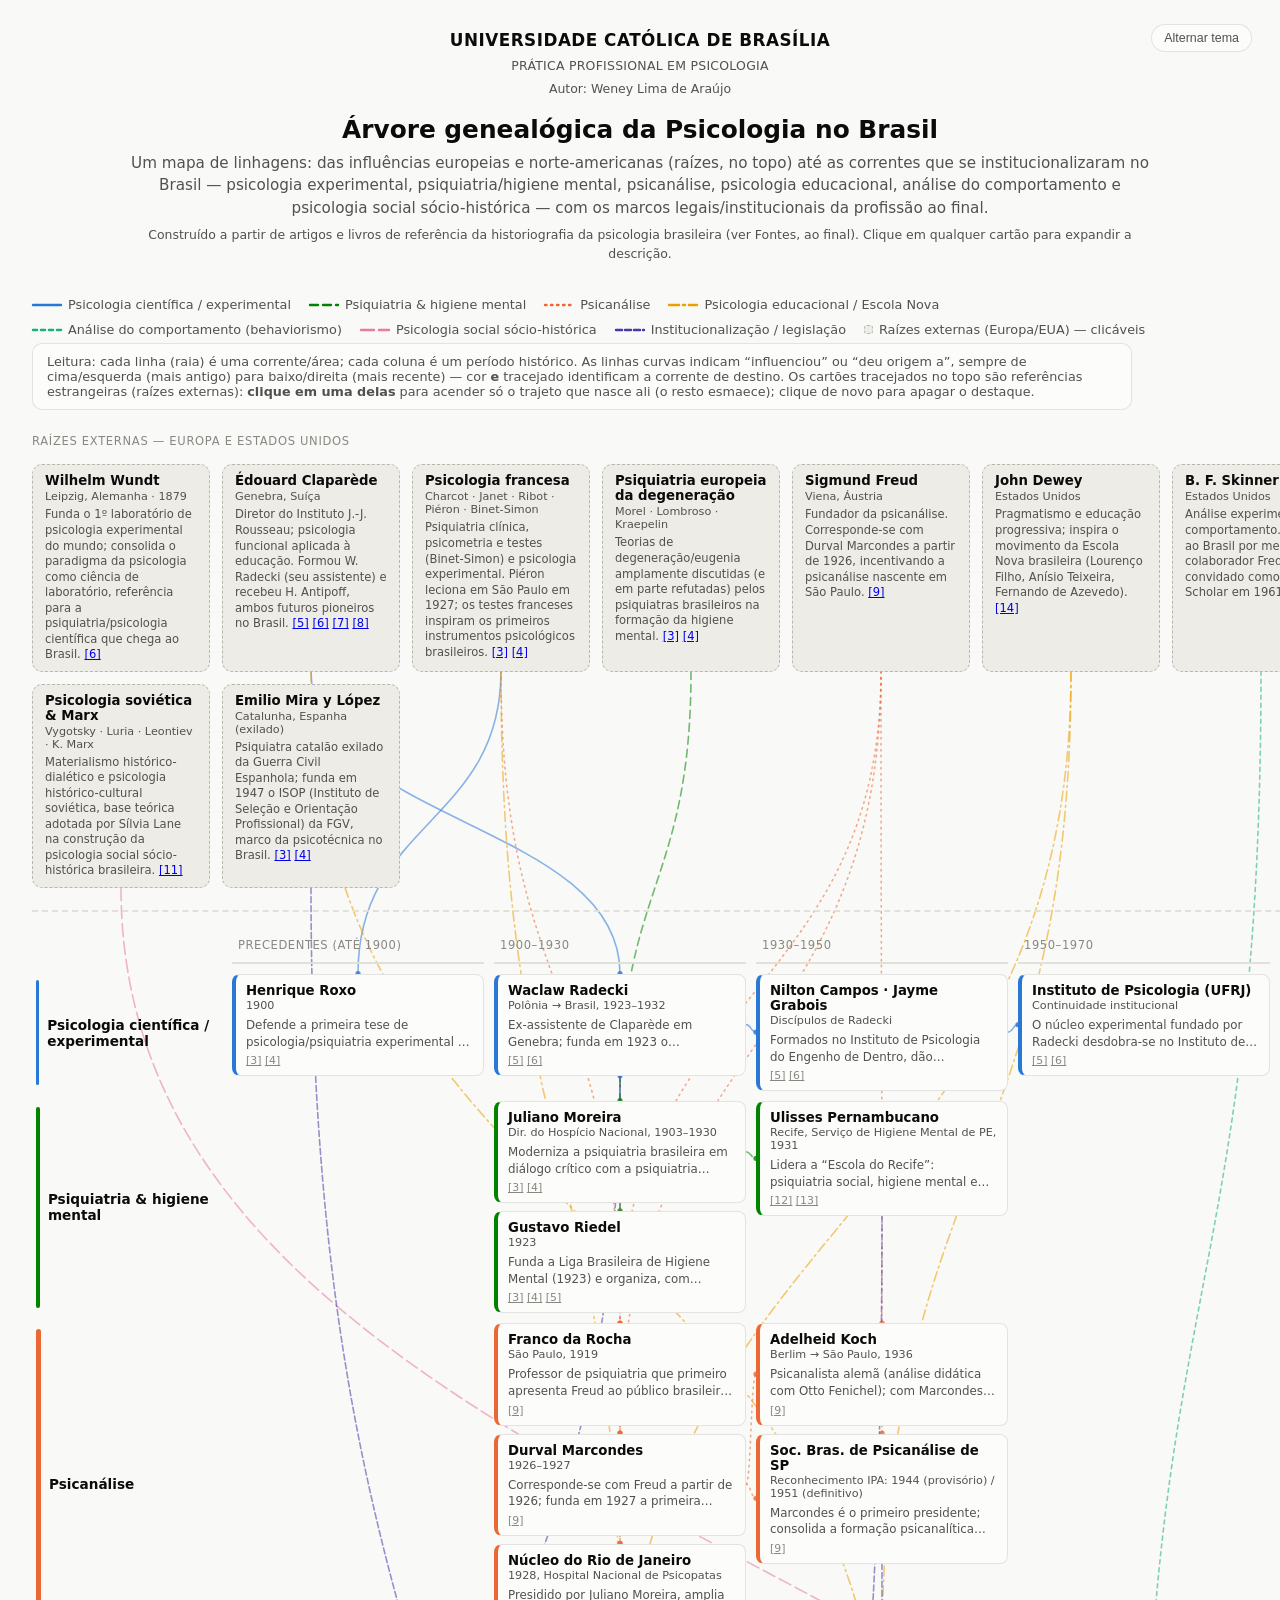
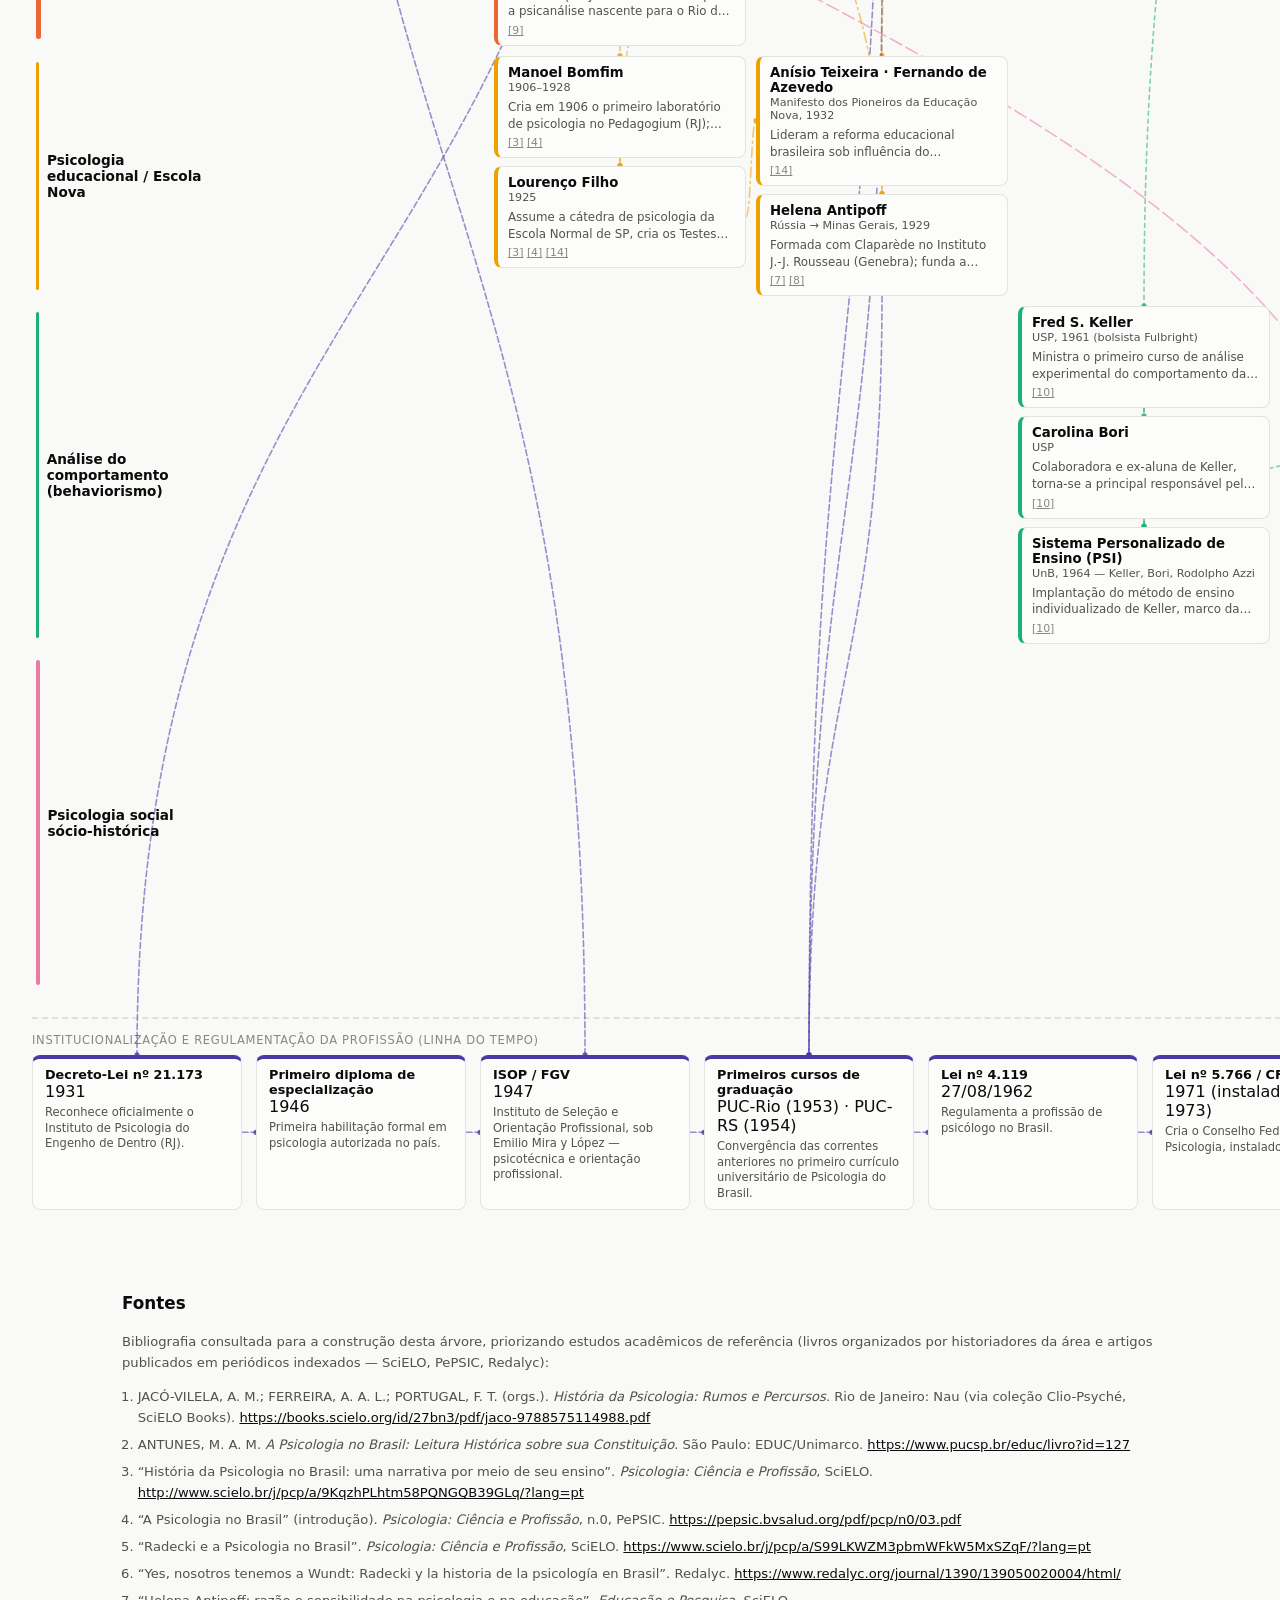
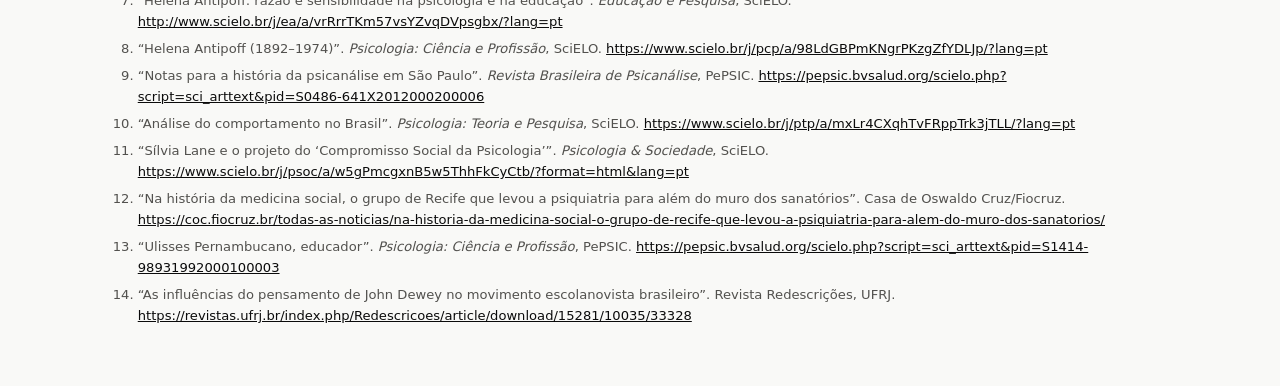
==== commit 720575c4: "Add files via upload" ====
--- a/index.html
+++ b/index.html
@@ -11,6 +11,11 @@
 <button class="theme-toggle" id="themeToggle">Alternar tema</button>
 
 <header>
+  <div class="header-inst">
+    <p class="inst-name">Universidade Católica de Brasília</p>
+    <p class="inst-course">Prática Profissional em Psicologia</p>
+    <p class="inst-author">Autor: Weney Lima de Araújo</p>
+  </div>
   <h1>Árvore genealógica da Psicologia no Brasil</h1>
   <p>Um mapa de linhagens: das influências europeias e norte-americanas (raízes, no topo) até as correntes que se institucionalizaram no Brasil — psicologia experimental, psiquiatria/higiene mental, psicanálise, psicologia educacional, análise do comportamento e psicologia social sócio-histórica — com os marcos legais/institucionais da profissão ao final.</p>
   <p style="font-size:0.78rem;">Construído a partir de artigos e livros de referência da historiografia da psicologia brasileira (ver Fontes, ao final). Clique em qualquer cartão para expandir a descrição.</p>
--- a/css/style.css
+++ b/css/style.css
@@ -69,9 +69,23 @@
   header {
     padding: 28px 32px 18px;
     max-width: 1100px;
+    margin: 0 auto;
+    text-align: center;
   }
   header h1 { font-size: 1.55rem; margin: 0 0 8px; }
   header p { color: var(--text-secondary); line-height: 1.5; margin: 0 0 6px; font-size: 0.95rem; }
+  .header-inst{ margin:0 0 16px; }
+  .header-inst .inst-name{
+    font-weight:700; font-size:1.05rem; letter-spacing:.03em;
+    color: var(--text-primary); text-transform:uppercase; margin:0;
+  }
+  .header-inst .inst-course{
+    font-size:0.78rem; letter-spacing:.02em;
+    color: var(--text-secondary); text-transform:uppercase; margin:4px 0 0;
+  }
+  .header-inst .inst-author{
+    font-size:0.78rem; color: var(--text-secondary); margin:4px 0 0;
+  }
   .theme-toggle {
     position: absolute; top: 24px; right: 28px;
     font-size: 0.78rem; color: var(--text-secondary);
@@ -197,7 +211,7 @@
   .m-card .blurb { font-size: 0.72rem; color: var(--text-secondary); margin-top: 4px; line-height:1.35; }
 
   .sources {
-    max-width: 1100px; margin: 30px 32px 60px; font-size: 0.82rem; color: var(--text-secondary);
+    max-width: 1100px; margin: 30px auto 60px; padding: 0 32px; font-size: 0.82rem; color: var(--text-secondary);
     line-height: 1.6;
   }
   .sources h2 { font-size: 1.05rem; color: var(--text-primary); }
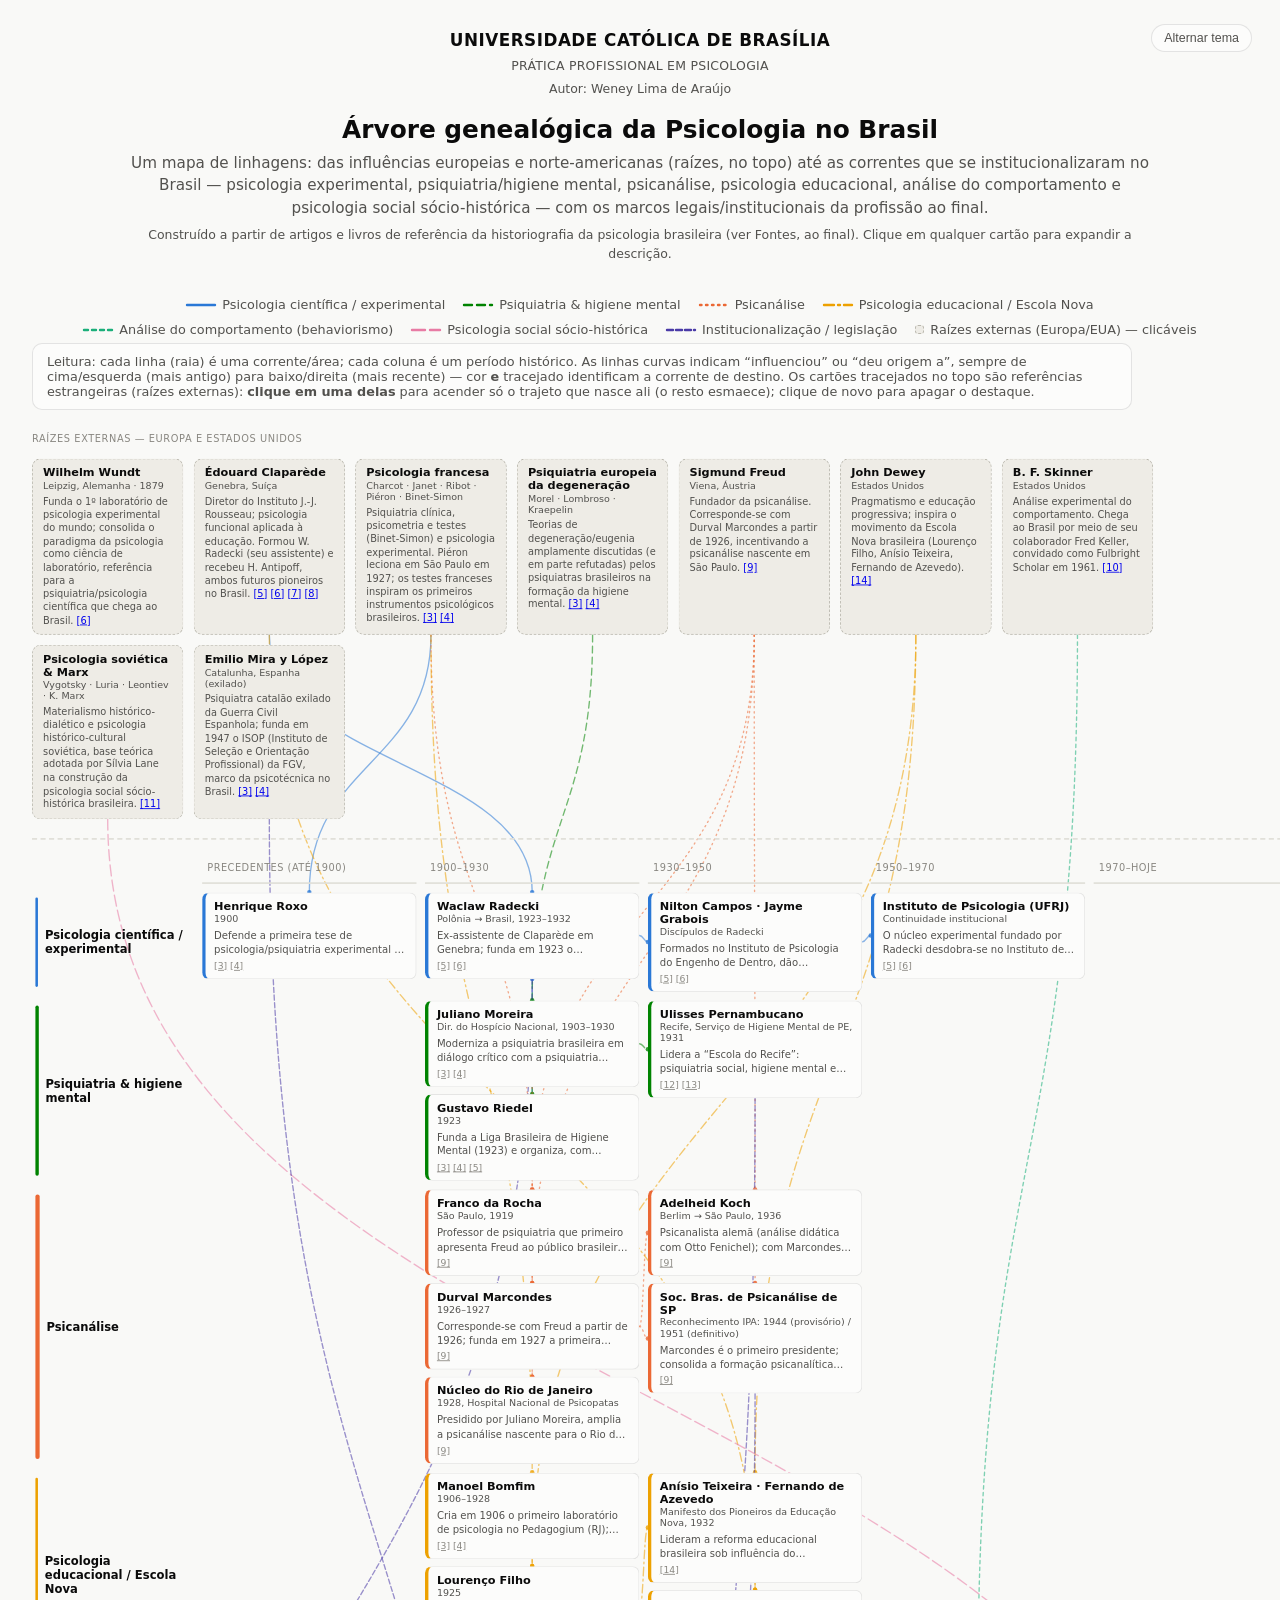
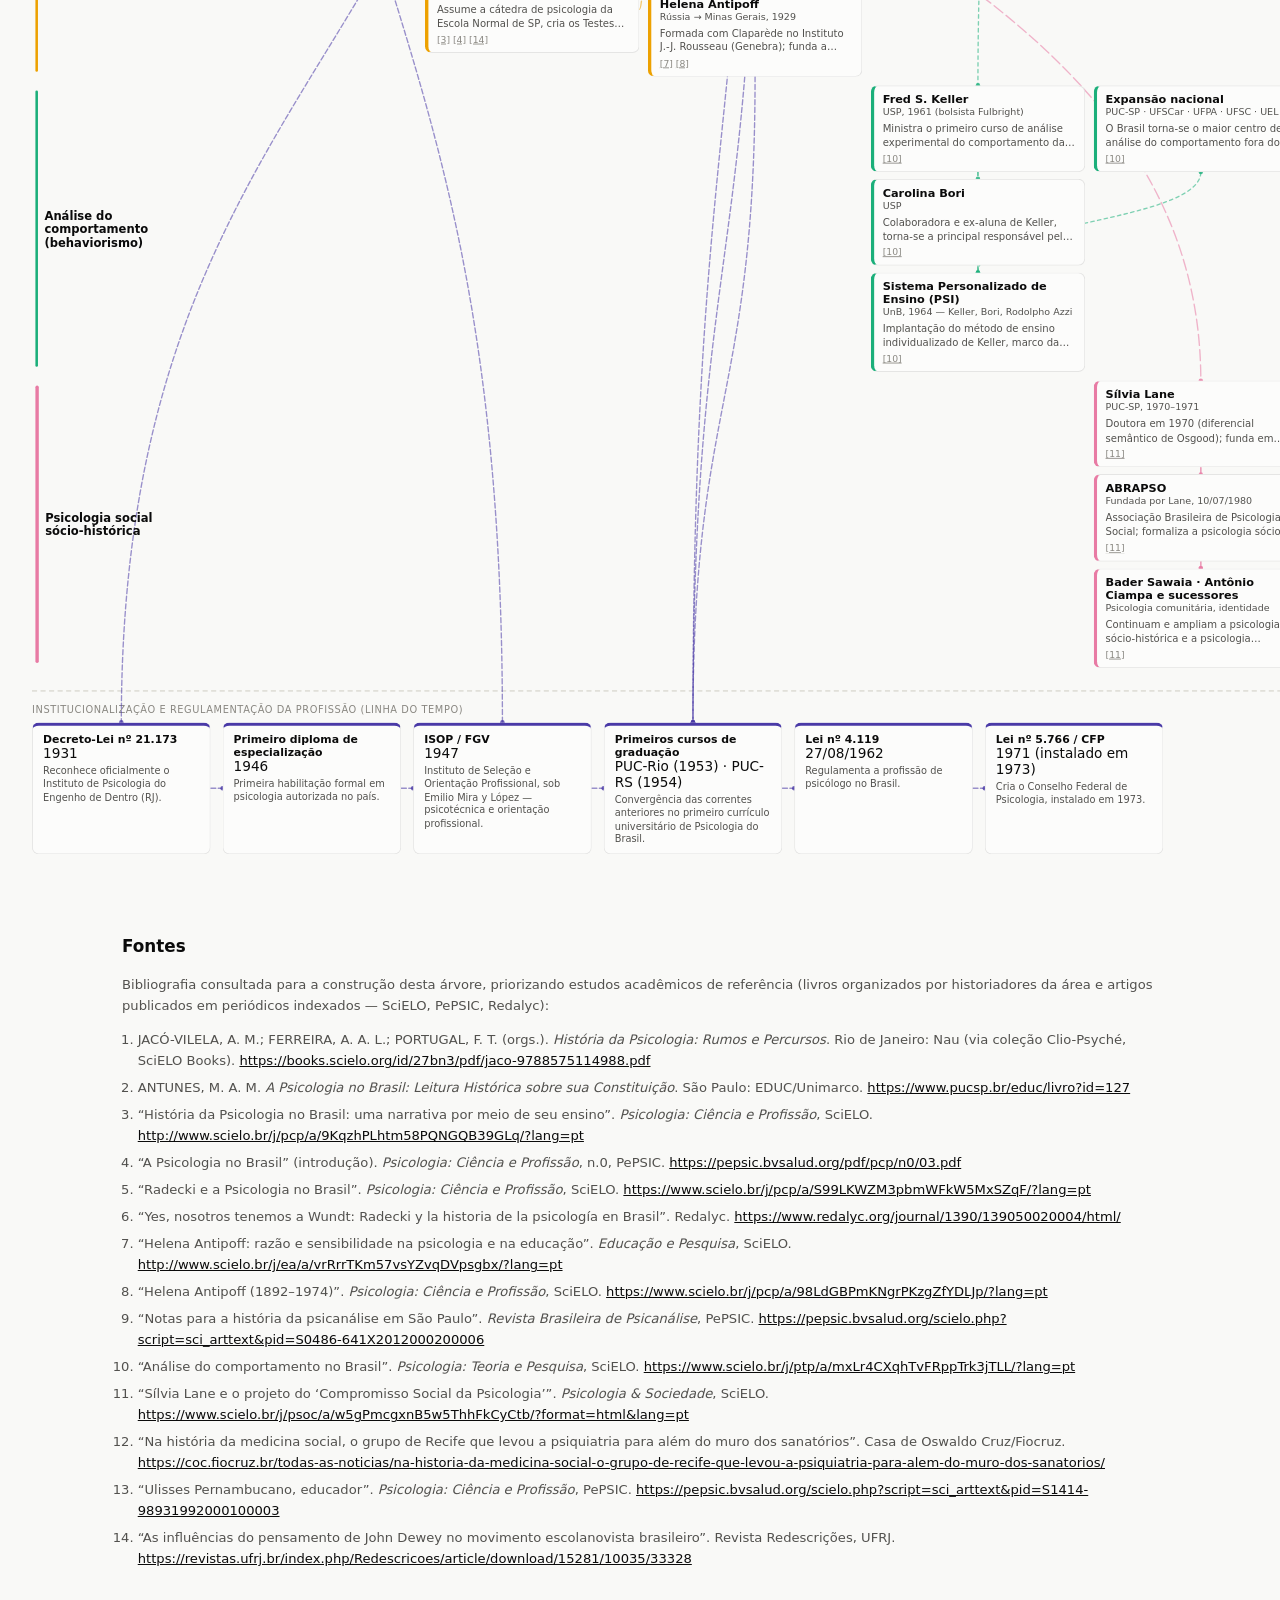
==== commit 2a570e7a: "Add files via upload" ====
--- a/index.html
+++ b/index.html
@@ -25,25 +25,27 @@
 <div class="howto">Leitura: cada linha (raia) é uma corrente/área; cada coluna é um período histórico. As linhas curvas indicam “influenciou” ou “deu origem a”, sempre de cima/esquerda (mais antigo) para baixo/direita (mais recente) — cor <strong>e</strong> tracejado identificam a corrente de destino. Os cartões tracejados no topo são referências estrangeiras (raízes externas): <strong>clique em uma delas</strong> para acender só o trajeto que nasce ali (o resto esmaece); clique de novo para apagar o destaque.</div>
 
 <div class="scroll-outer">
-  <div class="tree-wrap" id="treeWrap">
-    <svg class="connector-svg" id="connSvg"></svg>
+  <div class="tree-frame" id="treeFrame">
+    <div class="tree-wrap" id="treeWrap">
+      <svg class="connector-svg" id="connSvg"></svg>
 
-    <div class="roots-row" id="rootsRow">
-      <div class="row-title">Raízes externas — Europa e Estados Unidos</div>
-    </div>
+      <div class="roots-row" id="rootsRow">
+        <div class="row-title">Raízes externas — Europa e Estados Unidos</div>
+      </div>
 
-    <div class="matrix" id="matrix">
-      <div></div>
-      <div class="era-header">Precedentes (até 1900)</div>
-      <div class="era-header">1900–1930</div>
-      <div class="era-header">1930–1950</div>
-      <div class="era-header">1950–1970</div>
-      <div class="era-header">1970–hoje</div>
-    </div>
+      <div class="matrix" id="matrix">
+        <div></div>
+        <div class="era-header">Precedentes (até 1900)</div>
+        <div class="era-header">1900–1930</div>
+        <div class="era-header">1930–1950</div>
+        <div class="era-header">1950–1970</div>
+        <div class="era-header">1970–hoje</div>
+      </div>
 
-    <div class="milestones-row">
-      <div class="row-title">Institucionalização e regulamentação da profissão (linha do tempo)</div>
-      <div class="milestones-track" id="milestonesTrack"></div>
+      <div class="milestones-row">
+        <div class="row-title">Institucionalização e regulamentação da profissão (linha do tempo)</div>
+        <div class="milestones-track" id="milestonesTrack"></div>
+      </div>
     </div>
   </div>
 </div>
--- a/css/style.css
+++ b/css/style.css
@@ -67,12 +67,12 @@
     color: var(--text-primary);
   }
   header {
-    padding: 28px 32px 18px;
+    padding: 28px clamp(14px,4vw,32px) 18px;
     max-width: 1100px;
     margin: 0 auto;
     text-align: center;
   }
-  header h1 { font-size: 1.55rem; margin: 0 0 8px; }
+  header h1 { font-size: clamp(1.15rem,4vw,1.55rem); margin: 0 0 8px; }
   header p { color: var(--text-secondary); line-height: 1.5; margin: 0 0 6px; font-size: 0.95rem; }
   .header-inst{ margin:0 0 16px; }
   .header-inst .inst-name{
@@ -95,22 +95,23 @@
 
   .legend {
     display: flex; flex-wrap: wrap; gap: 10px 18px;
-    padding: 10px 32px 6px; font-size: 0.8rem; color: var(--text-secondary);
-    align-items: center;
+    padding: 10px clamp(14px,4vw,32px) 6px; font-size: 0.8rem; color: var(--text-secondary);
+    align-items: center; justify-content: center;
   }
   .legend .swatch { display:inline-flex; align-items:center; gap:6px; }
   .legend .dot { width:10px; height:10px; border-radius:3px; display:inline-block; }
   .legend .dot.root { background: var(--root-bg); border: 1.5px dashed var(--root-border); width:9px; height:9px; }
 
   .howto {
-    margin: 0 32px 18px; padding: 10px 14px; font-size: 0.8rem;
+    margin: 0 clamp(14px,4vw,32px) 18px; padding: 10px 14px; font-size: 0.8rem;
     color: var(--text-secondary); background: var(--surface-1);
     border: 1px solid var(--border); border-radius: 10px; max-width: 1100px;
   }
 
-  .scroll-outer { overflow-x: auto; padding: 0 32px 40px; }
-
-  .tree-wrap { position: relative; min-width: 1500px; padding-bottom: 10px; }
+  .scroll-outer { overflow-x: auto; padding: 0 clamp(8px,3vw,32px) 40px; }
+  .tree-frame { margin: 0 auto; }
+
+  .tree-wrap { position: relative; min-width: 1500px; padding-bottom: 10px; transform-origin: top left; }
 
   svg.connector-svg { position: absolute; top:0; left:0; pointer-events:none; z-index: 0; }
 
@@ -211,10 +212,18 @@
   .m-card .blurb { font-size: 0.72rem; color: var(--text-secondary); margin-top: 4px; line-height:1.35; }
 
   .sources {
-    max-width: 1100px; margin: 30px auto 60px; padding: 0 32px; font-size: 0.82rem; color: var(--text-secondary);
+    max-width: 1100px; margin: 30px auto 60px; padding: 0 clamp(14px,4vw,32px); font-size: 0.82rem; color: var(--text-secondary);
     line-height: 1.6;
   }
   .sources h2 { font-size: 1.05rem; color: var(--text-primary); }
   .sources ol { padding-left: 1.2em; }
   .sources a { color: var(--text-primary); }
   .sources li { margin-bottom: 6px; }
+
+  @media (max-width: 640px){
+    .theme-toggle{ position:static; display:block; margin:0 auto 10px; width:max-content; }
+    header{ padding-top:16px; }
+    .legend{ font-size:.74rem; gap:6px 12px; }
+    .howto{ font-size:.74rem; }
+    .sources{ font-size:.78rem; }
+  }
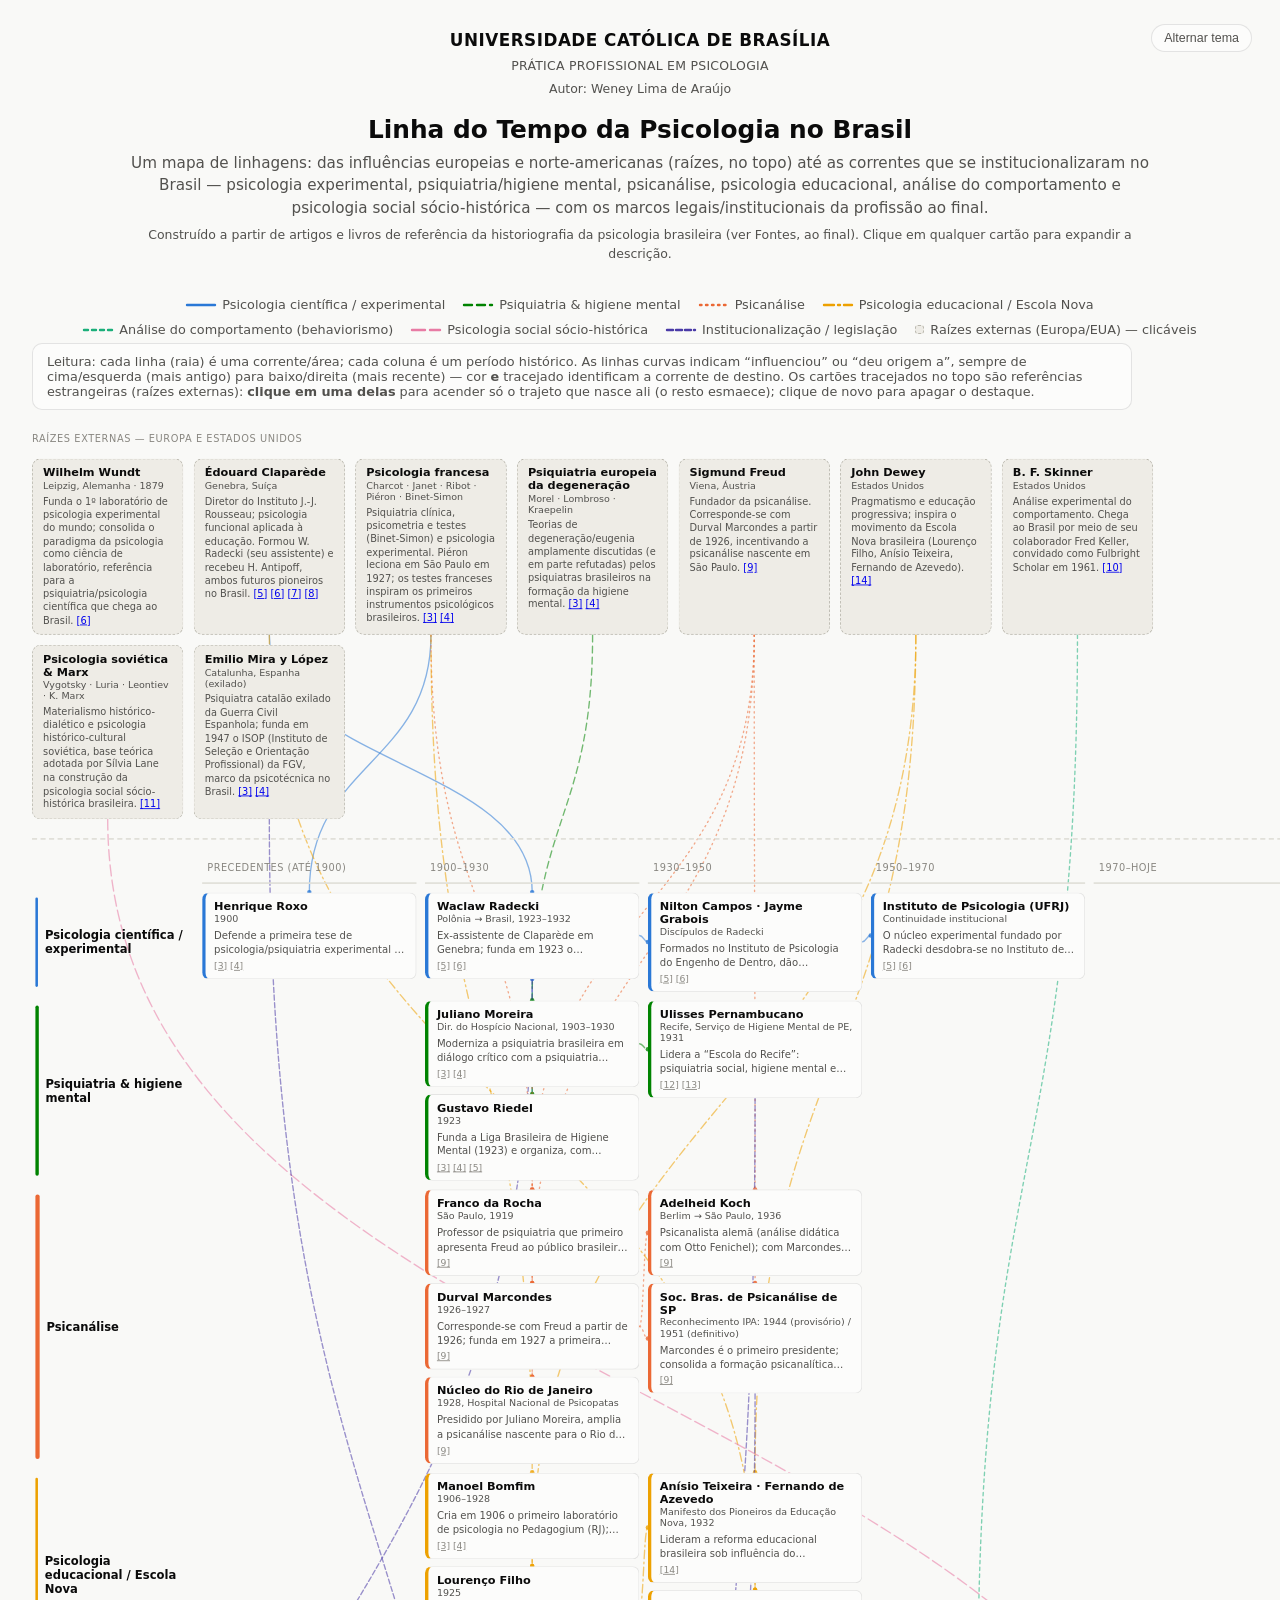
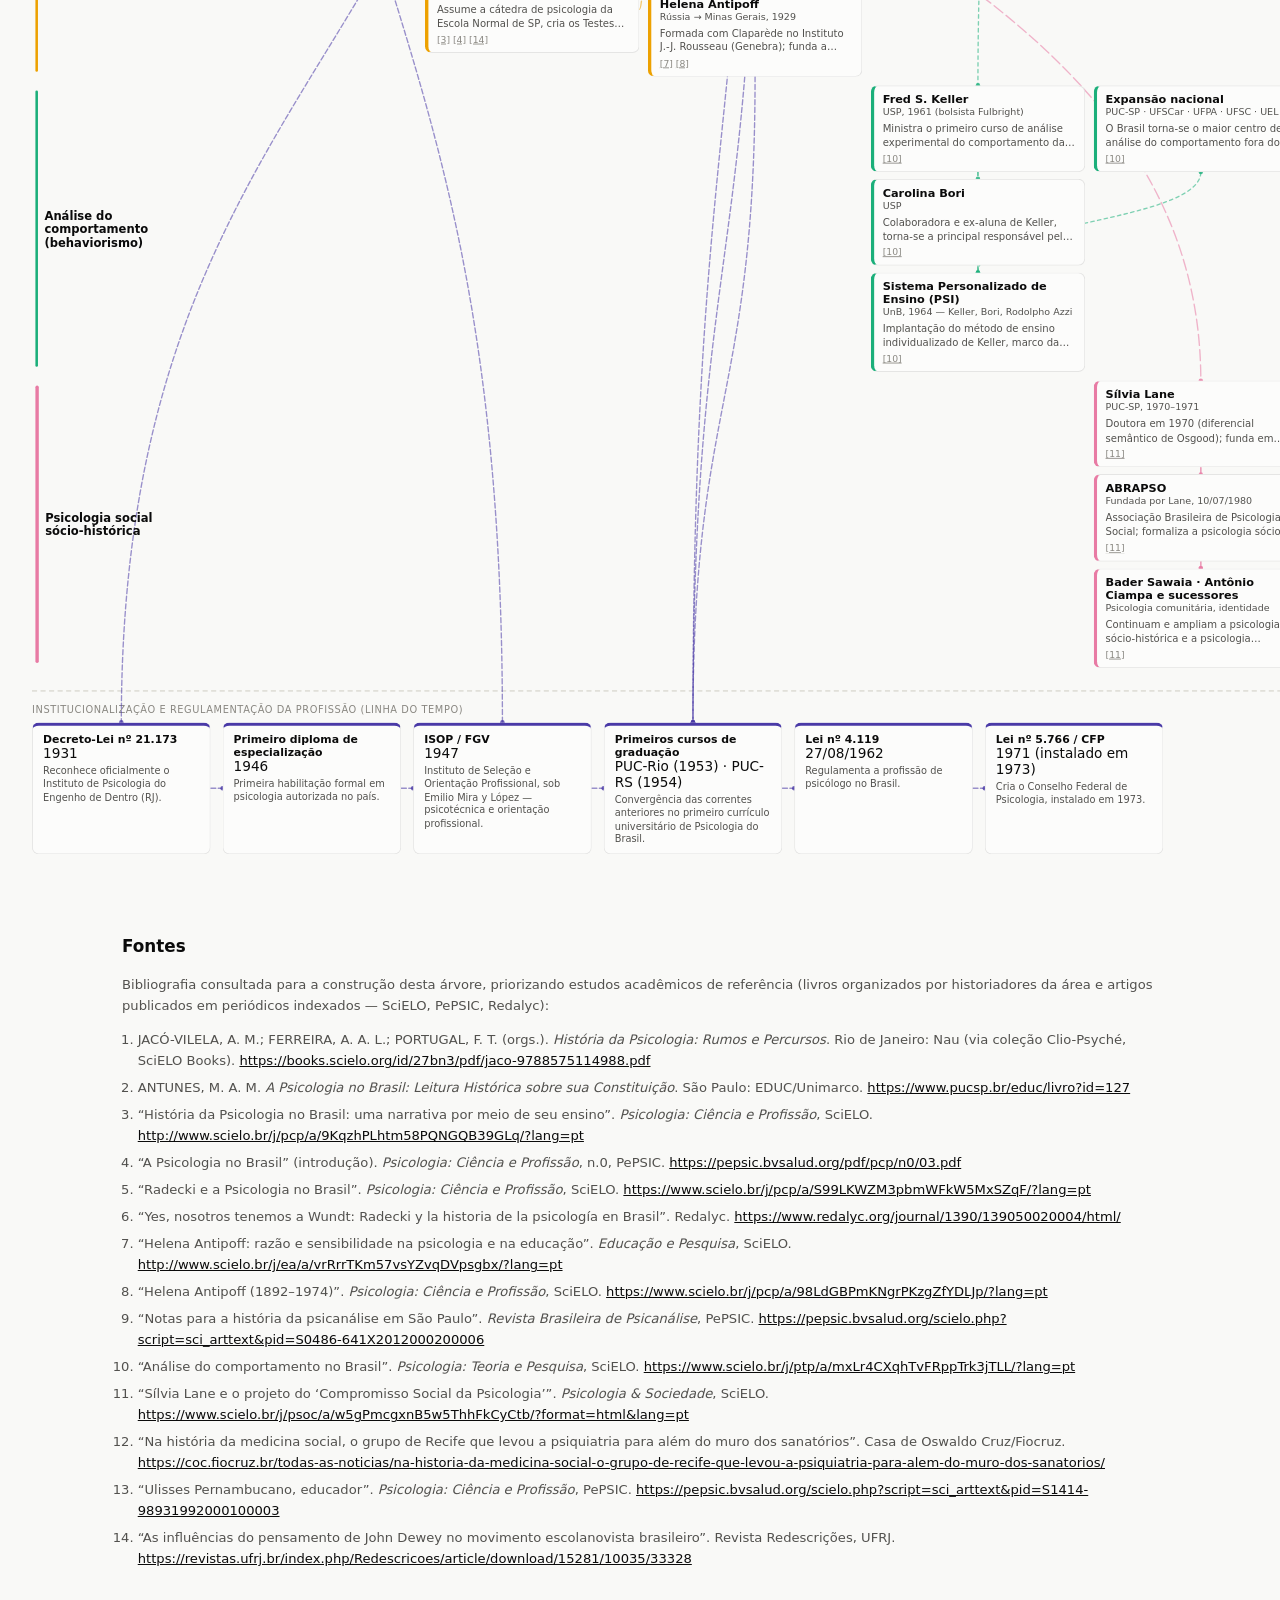
==== commit e8a84f3e: "Update index.html" ====
--- a/index.html
+++ b/index.html
@@ -3,7 +3,7 @@
 <head>
 <meta charset="UTF-8">
 <meta name="viewport" content="width=device-width, initial-scale=1.0">
-<title>Árvore genealógica da Psicologia no Brasil</title>
+<title>Linha do Tempo da Psicologia no Brasil</title>
 <link rel="stylesheet" href="css/style.css">
 </head>
 <body>
@@ -16,7 +16,7 @@
     <p class="inst-course">Prática Profissional em Psicologia</p>
     <p class="inst-author">Autor: Weney Lima de Araújo</p>
   </div>
-  <h1>Árvore genealógica da Psicologia no Brasil</h1>
+  <h1>Linha do Tempo da Psicologia no Brasil</h1>
   <p>Um mapa de linhagens: das influências europeias e norte-americanas (raízes, no topo) até as correntes que se institucionalizaram no Brasil — psicologia experimental, psiquiatria/higiene mental, psicanálise, psicologia educacional, análise do comportamento e psicologia social sócio-histórica — com os marcos legais/institucionais da profissão ao final.</p>
   <p style="font-size:0.78rem;">Construído a partir de artigos e livros de referência da historiografia da psicologia brasileira (ver Fontes, ao final). Clique em qualquer cartão para expandir a descrição.</p>
 </header>
